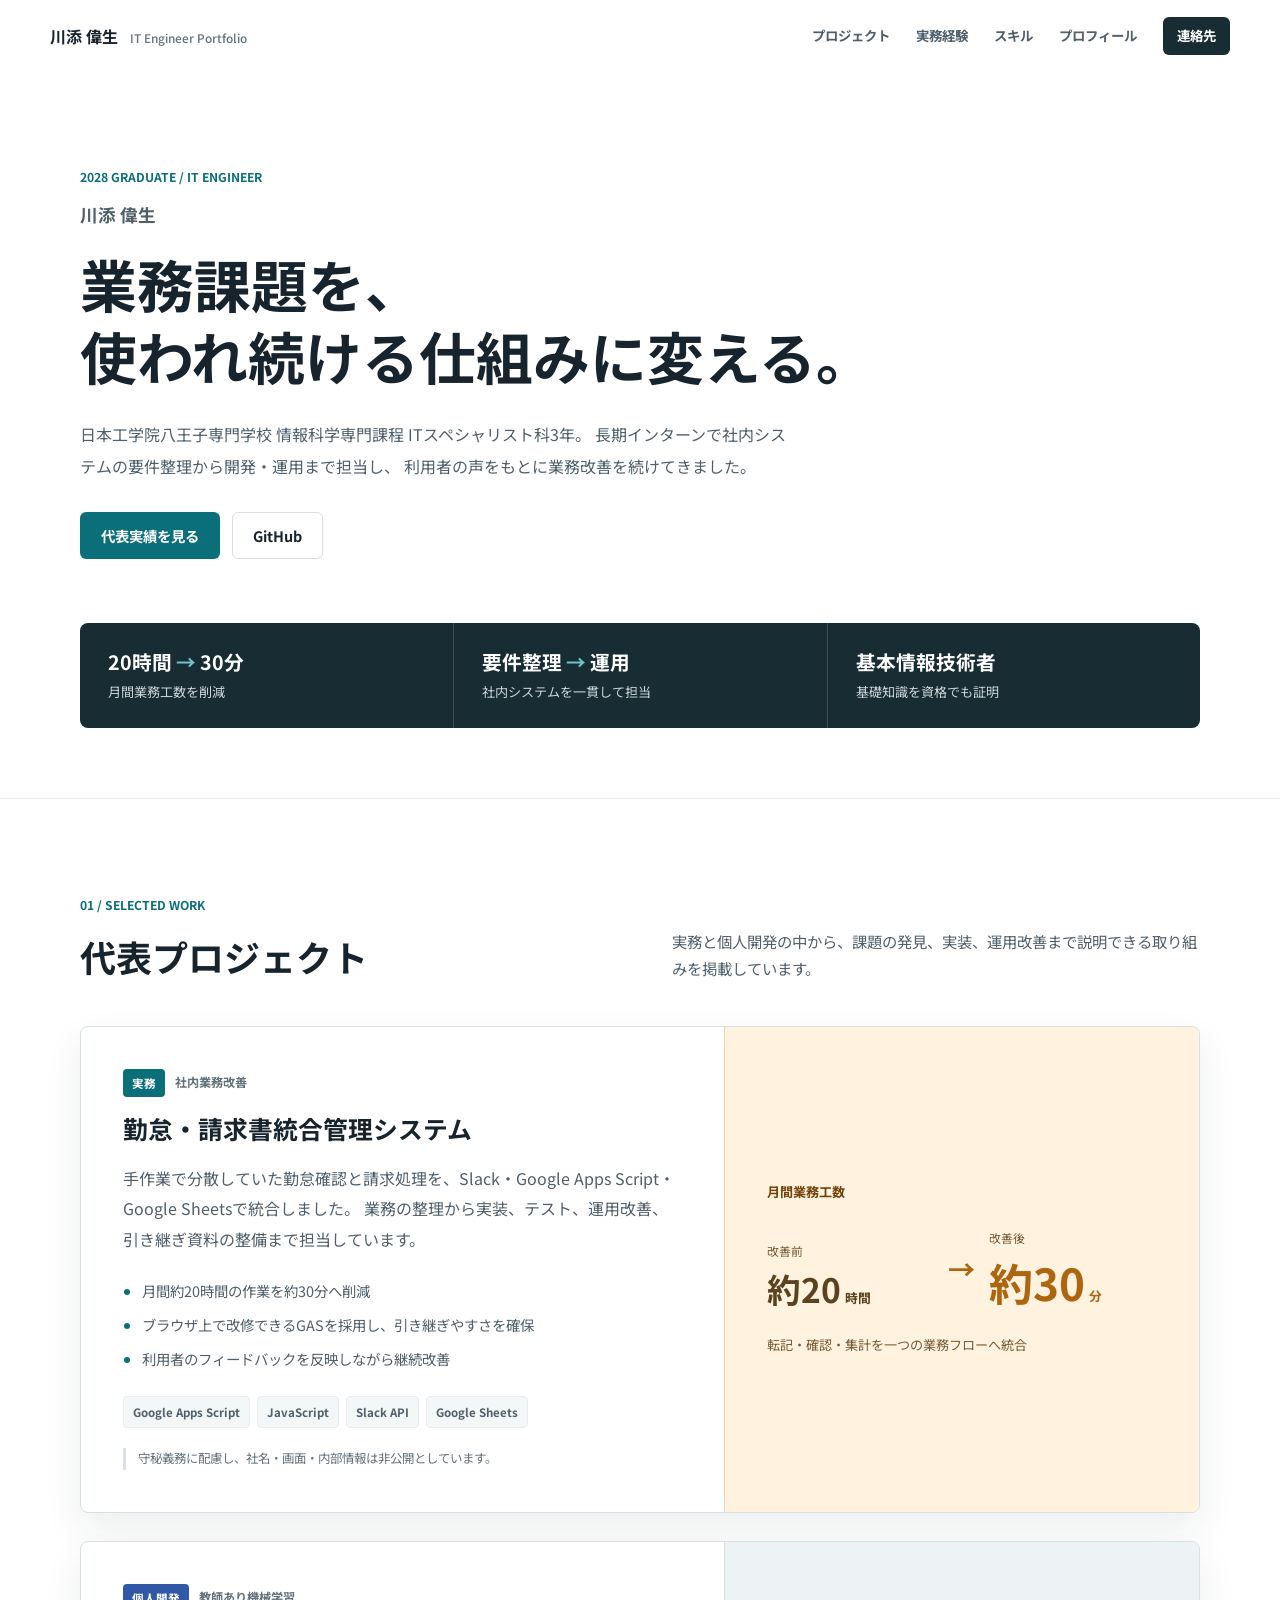
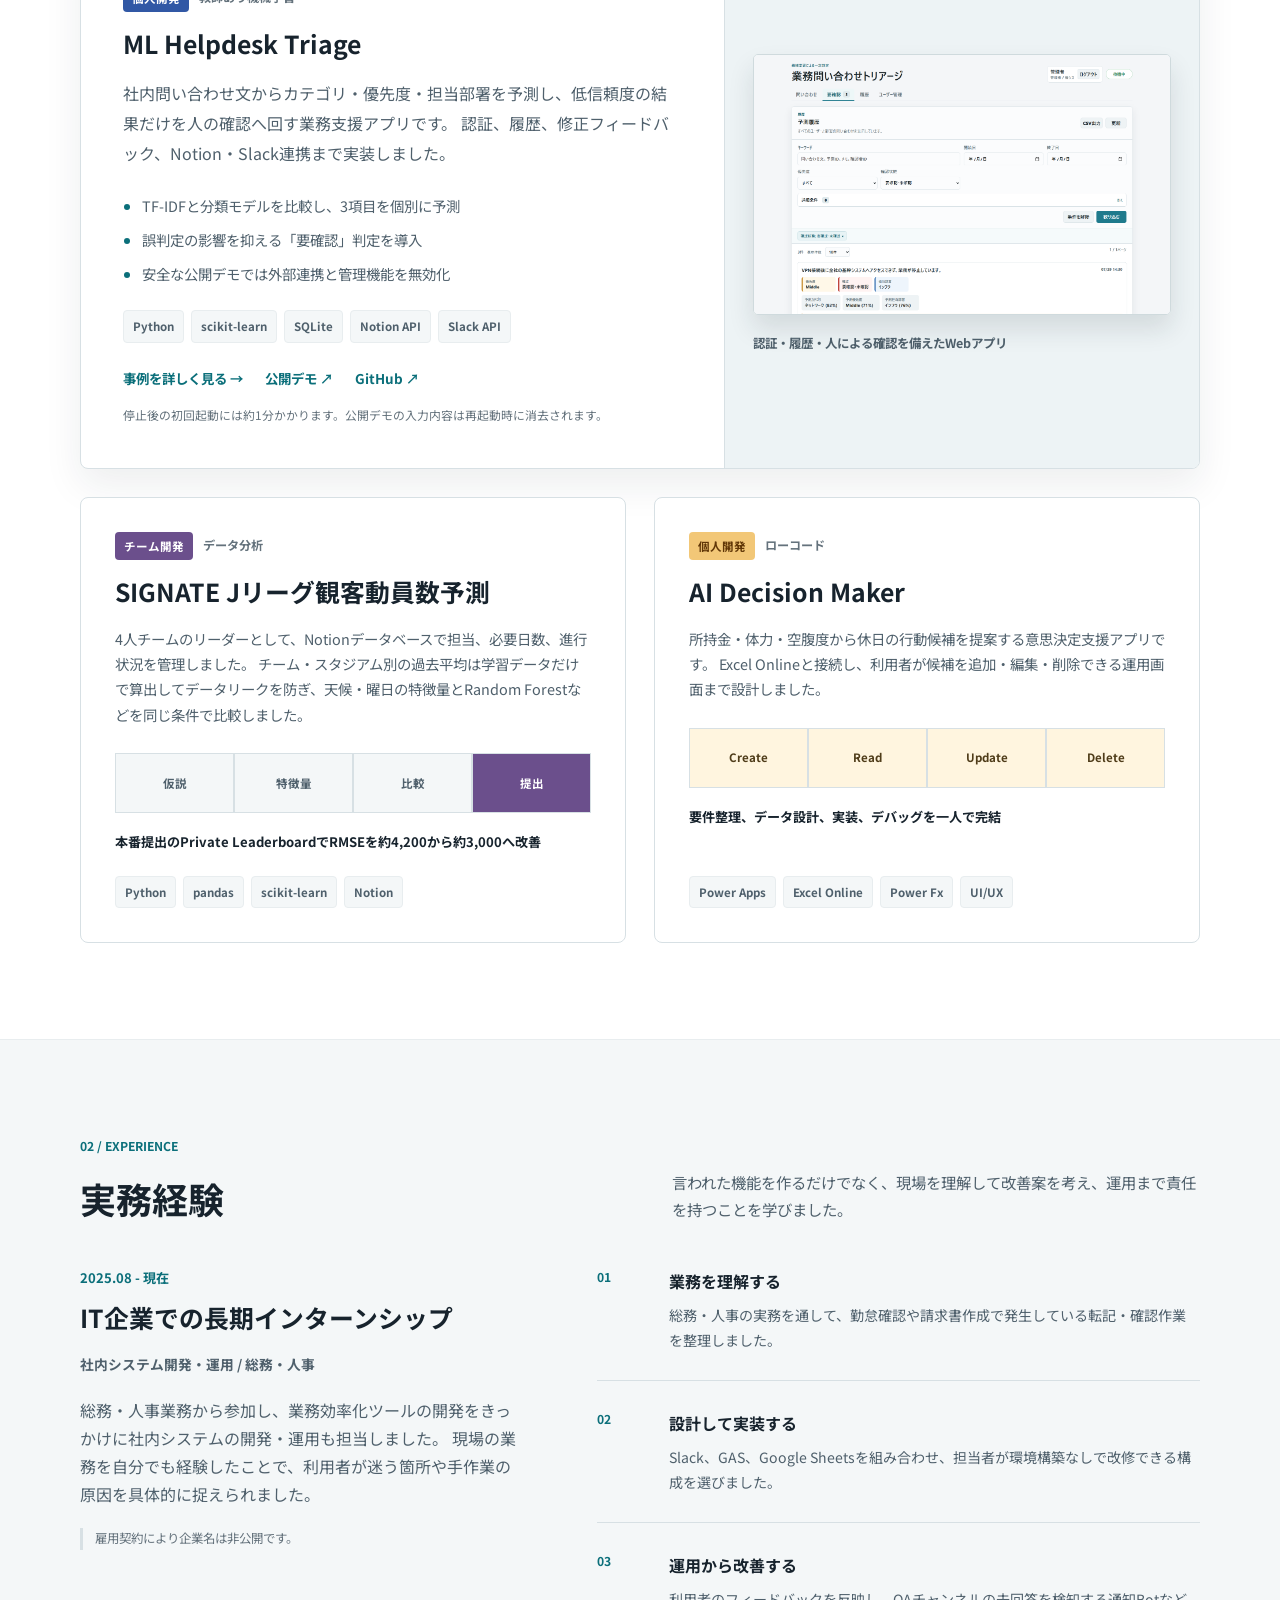
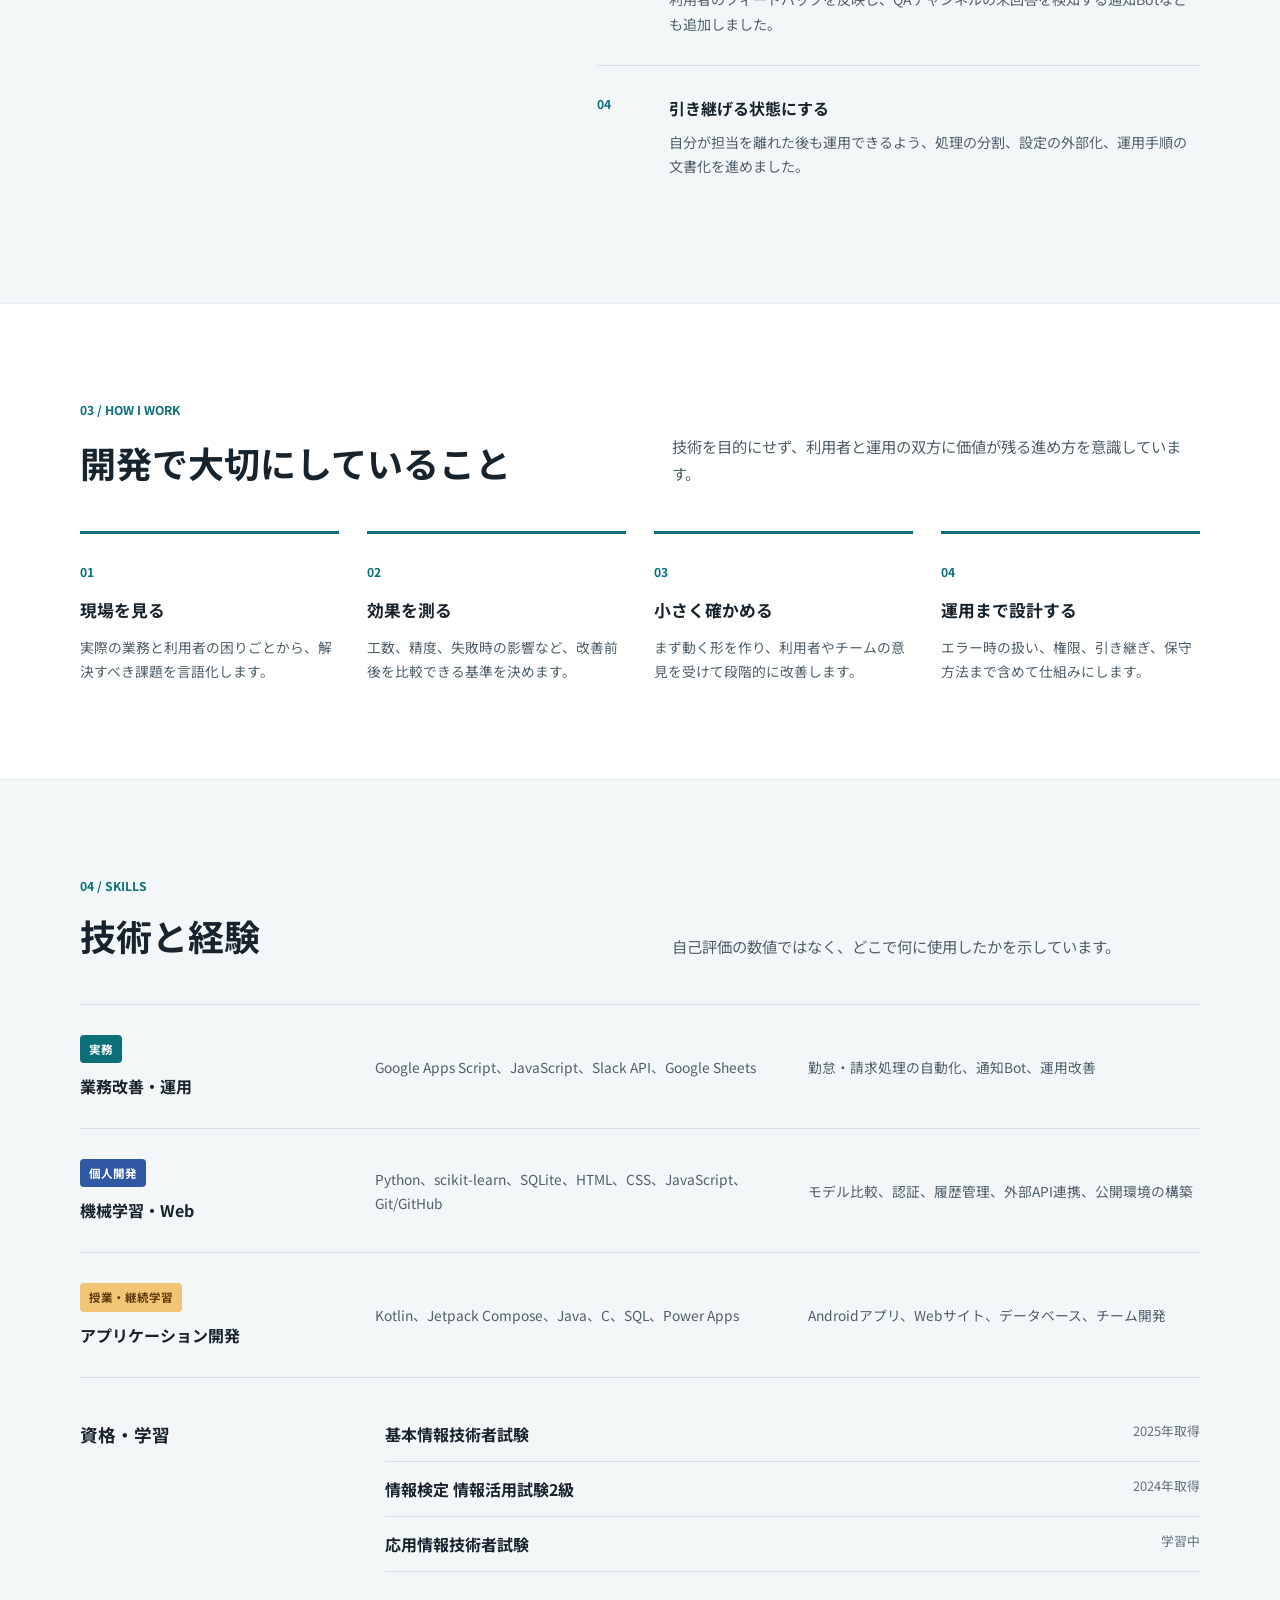
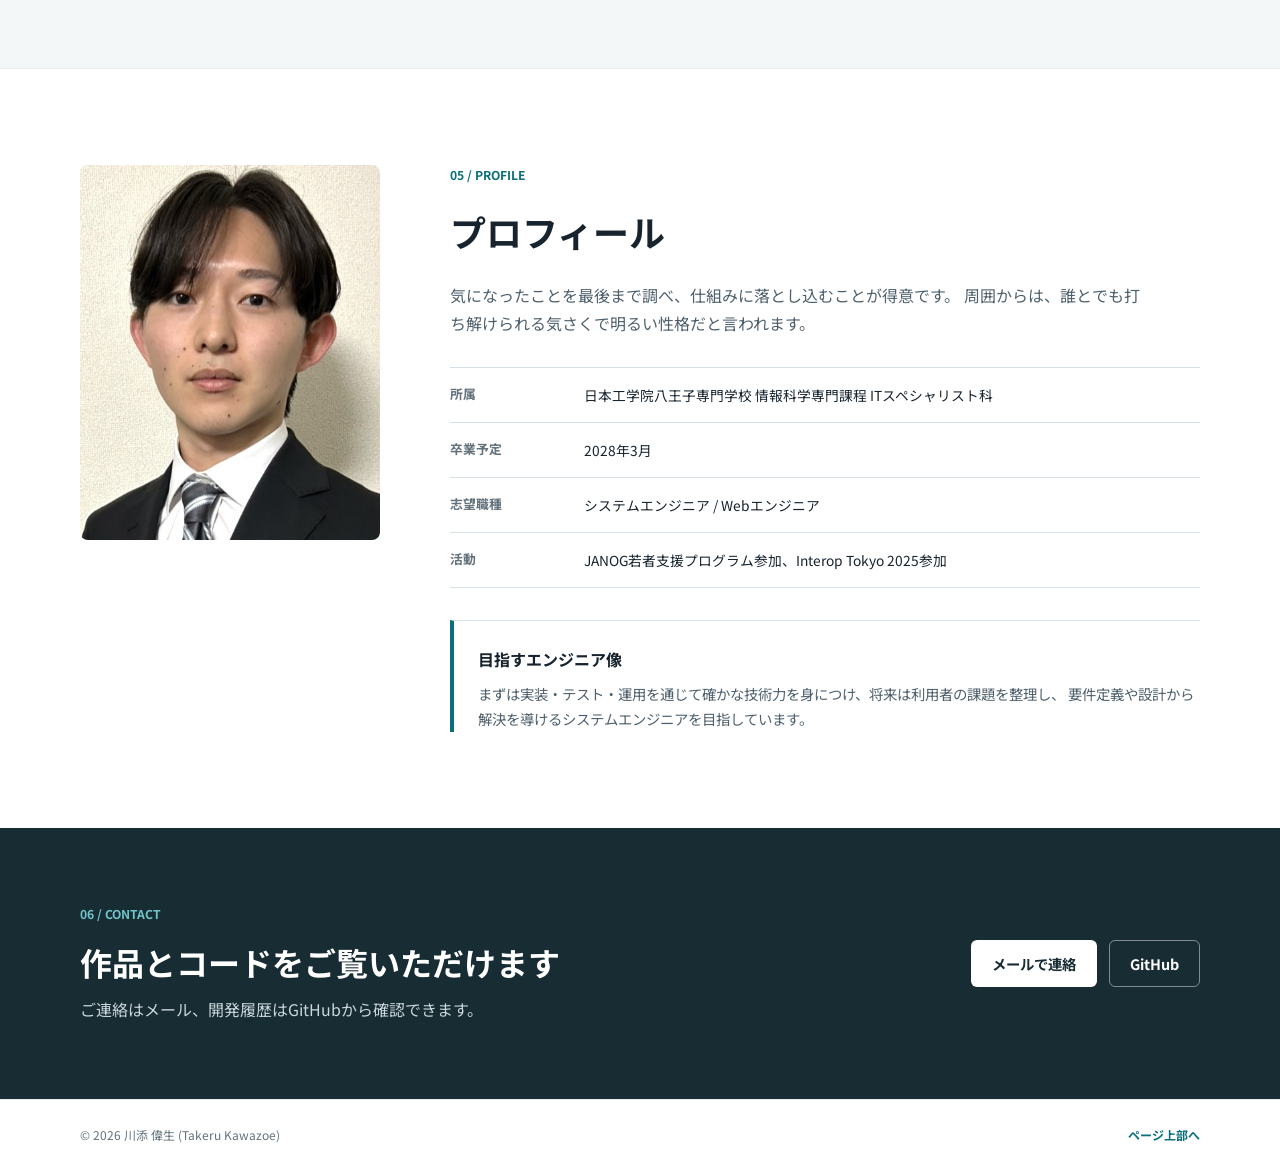
==== index.html @ b025961c "feat: ポートフォリオに動的デザインを追加" ====
<!DOCTYPE html>
<html lang="ja">
<head>
    <meta charset="UTF-8">
    <meta name="viewport" content="width=device-width, initial-scale=1.0">
    <meta name="description" content="川添偉生の就職活動向けポートフォリオ。長期インターンでの業務改善、教師あり機械学習、チーム開発の経験を紹介します。">
    <meta property="og:title" content="川添 偉生 | ITエンジニア ポートフォリオ">
    <meta property="og:description" content="業務課題を、使われ続ける仕組みに変える。2028年卒のITエンジニア志望です。">
    <meta property="og:type" content="website">
    <meta property="og:url" content="https://takerukawazoe.github.io/portfolio/">
    <meta property="og:image" content="https://takerukawazoe.github.io/portfolio/images/ml-helpdesk-dashboard.png">
    <title>川添 偉生 | ITエンジニア ポートフォリオ</title>
    <script>document.documentElement.classList.add("js");</script>
    <link rel="stylesheet" href="./style.css?v=11">
    <link href="https://fonts.googleapis.com/css2?family=Noto+Sans+JP:wght@400;500;700&display=swap" rel="stylesheet">
</head>
<body class="career-page">
    <a class="skip-link" href="#main-content">本文へ移動</a>

    <header class="site-header">
        <div class="site-header-inner">
            <a class="site-brand" href="#home" aria-label="トップへ戻る">
                <strong>川添 偉生</strong>
                <span>IT Engineer Portfolio</span>
            </a>
            <button class="menu-button" type="button" aria-controls="global-navigation" aria-expanded="false" aria-label="メニューを開く">
                <span></span>
                <span></span>
                <span></span>
            </button>
            <nav id="global-navigation" class="global-nav" aria-label="メインナビゲーション">
                <a href="#projects">プロジェクト</a>
                <a href="#experience">実務経験</a>
                <a href="#skills">スキル</a>
                <a href="#profile">プロフィール</a>
                <a class="nav-contact" href="#contact">連絡先</a>
            </nav>
        </div>
    </header>

    <main id="main-content">
        <section id="home" class="intro-section" aria-labelledby="intro-title">
            <div class="page-shell">
                <div class="intro-copy">
                    <p class="eyebrow">2028 GRADUATE / IT ENGINEER</p>
                    <h1 id="intro-title">川添 偉生</h1>
                    <p class="intro-statement">業務課題を、<br>使われ続ける仕組みに変える。</p>
                    <p class="intro-description">
                        日本工学院八王子専門学校 情報科学専門課程 ITスペシャリスト科3年。
                        長期インターンで社内システムの要件整理から開発・運用まで担当し、
                        利用者の声をもとに業務改善を続けてきました。
                    </p>
                    <div class="button-row" aria-label="主要リンク">
                        <a class="button button-primary" href="#projects">代表実績を見る</a>
                        <a class="button button-secondary" href="https://github.com/TakeruKawazoe" target="_blank" rel="noopener noreferrer">GitHub</a>
                    </div>
                </div>

                <dl class="proof-strip" aria-label="実績サマリー">
                    <div>
                        <dt><span class="count-value" data-count-to="20">20</span>時間 <span>→</span> <span class="count-value" data-count-to="30">30</span>分</dt>
                        <dd>月間業務工数を削減</dd>
                    </div>
                    <div>
                        <dt>要件整理 <span>→</span> 運用</dt>
                        <dd>社内システムを一貫して担当</dd>
                    </div>
                    <div>
                        <dt>基本情報技術者</dt>
                        <dd>基礎知識を資格でも証明</dd>
                    </div>
                </dl>
            </div>
        </section>

        <section id="projects" class="section-block projects-section" aria-labelledby="projects-title">
            <div class="page-shell">
                <header class="section-heading">
                    <p class="section-index">01 / SELECTED WORK</p>
                    <h2 id="projects-title">代表プロジェクト</h2>
                    <p>実務と個人開発の中から、課題の発見、実装、運用改善まで説明できる取り組みを掲載しています。</p>
                </header>

                <div class="project-list">
                    <article class="project-story project-story-impact">
                        <div class="project-copy">
                            <div class="project-meta">
                                <span class="project-type">実務</span>
                                <span>社内業務改善</span>
                            </div>
                            <h3>勤怠・請求書統合管理システム</h3>
                            <p class="project-lead">
                                手作業で分散していた勤怠確認と請求処理を、Slack・Google Apps Script・Google Sheetsで統合しました。
                                業務の整理から実装、テスト、運用改善、引き継ぎ資料の整備まで担当しています。
                            </p>
                            <ul class="project-points">
                                <li>月間約20時間の作業を約30分へ削減</li>
                                <li>ブラウザ上で改修できるGASを採用し、引き継ぎやすさを確保</li>
                                <li>利用者のフィードバックを反映しながら継続改善</li>
                            </ul>
                            <div class="tag-list" aria-label="使用技術">
                                <span>Google Apps Script</span>
                                <span>JavaScript</span>
                                <span>Slack API</span>
                                <span>Google Sheets</span>
                            </div>
                            <p class="confidential-note">守秘義務に配慮し、社名・画面・内部情報は非公開としています。</p>
                        </div>
                        <figure class="impact-figure" aria-label="月間業務工数を約20時間から約30分へ削減">
                            <figcaption>月間業務工数</figcaption>
                            <div class="impact-values">
                                <div>
                                    <small>改善前</small>
                                    <strong>約20<span>時間</span></strong>
                                </div>
                                <span class="impact-arrow" aria-hidden="true">→</span>
                                <div class="impact-after">
                                    <small>改善後</small>
                                    <strong>約30<span>分</span></strong>
                                </div>
                            </div>
                            <p>転記・確認・集計を一つの業務フローへ統合</p>
                        </figure>
                    </article>

                    <article class="project-story project-story-ml">
                        <div class="project-copy">
                            <div class="project-meta">
                                <span class="project-type project-type-personal">個人開発</span>
                                <span>教師あり機械学習</span>
                            </div>
                            <h3 class="ml-project-title">ML Helpdesk Triage</h3>
                            <p class="project-lead">
                                社内問い合わせ文からカテゴリ・優先度・担当部署を予測し、低信頼度の結果だけを人の確認へ回す業務支援アプリです。
                                認証、履歴、修正フィードバック、Notion・Slack連携まで実装しました。
                            </p>
                            <ul class="project-points">
                                <li>TF-IDFと分類モデルを比較し、3項目を個別に予測</li>
                                <li>誤判定の影響を抑える「要確認」判定を導入</li>
                                <li>安全な公開デモでは外部連携と管理機能を無効化</li>
                            </ul>
                            <div class="tag-list" aria-label="使用技術">
                                <span>Python</span>
                                <span>scikit-learn</span>
                                <span>SQLite</span>
                                <span>Notion API</span>
                                <span>Slack API</span>
                            </div>
                            <div class="project-actions">
                                <a class="text-link" href="./projects/ml-helpdesk/">事例を詳しく見る <span aria-hidden="true">→</span></a>
                                <a class="text-link" href="https://ml-helpdesk-triage-demo.onrender.com/" target="_blank" rel="noopener noreferrer">公開デモ <span aria-hidden="true">↗</span></a>
                                <a class="text-link" href="https://github.com/TakeruKawazoe/ml-helpdesk-triage" target="_blank" rel="noopener noreferrer">GitHub <span aria-hidden="true">↗</span></a>
                            </div>
                            <p class="demo-note">停止後の初回起動には約1分かかります。公開デモの入力内容は再起動時に消去されます。</p>
                        </div>
                        <a class="product-preview" href="./projects/ml-helpdesk/" aria-label="ML Helpdesk Triageの詳細ページを見る">
                            <img class="ml-project-image" src="./images/ml-helpdesk-dashboard.png" alt="ML Helpdesk Triageの予測履歴画面">
                            <span>認証・履歴・人による確認を備えたWebアプリ</span>
                        </a>
                    </article>

                    <div class="compact-project-grid">
                        <article class="compact-project">
                            <div class="project-meta">
                                <span class="project-type project-type-team">チーム開発</span>
                                <span>データ分析</span>
                            </div>
                            <h3>SIGNATE Jリーグ観客動員数予測</h3>
                            <p>
                                4人チームのリーダーとして、Notionデータベースで担当、必要日数、進行状況を管理しました。
                                チーム・スタジアム別の過去平均は学習データだけで算出してデータリークを防ぎ、天候・曜日の特徴量とRandom Forestなどを同じ条件で比較しました。
                            </p>
                            <div class="process-visual" aria-label="仮説、特徴量作成、モデル比較、本番提出の4工程">
                                <span>仮説</span><span>特徴量</span><span>比較</span><span>提出</span>
                            </div>
                            <p class="project-result">本番提出のPrivate LeaderboardでRMSEを約<span class="count-value" data-count-to="4200" data-count-format="comma">4,200</span>から約<span class="count-value" data-count-to="3000" data-count-format="comma">3,000</span>へ改善</p>
                            <div class="tag-list" aria-label="使用技術">
                                <span>Python</span>
                                <span>pandas</span>
                                <span>scikit-learn</span>
                                <span>Notion</span>
                            </div>
                        </article>

                        <article class="compact-project">
                            <div class="project-meta">
                                <span class="project-type project-type-lowcode">個人開発</span>
                                <span>ローコード</span>
                            </div>
                            <h3>AI Decision Maker</h3>
                            <p>
                                所持金・体力・空腹度から休日の行動候補を提案する意思決定支援アプリです。
                                Excel Onlineと接続し、利用者が候補を追加・編集・削除できる運用画面まで設計しました。
                            </p>
                            <div class="crud-visual" aria-label="作成、参照、更新、削除のCRUD機能">
                                <span>Create</span><span>Read</span><span>Update</span><span>Delete</span>
                            </div>
                            <p class="project-result">要件整理、データ設計、実装、デバッグを一人で完結</p>
                            <div class="tag-list" aria-label="使用技術">
                                <span>Power Apps</span>
                                <span>Excel Online</span>
                                <span>Power Fx</span>
                                <span>UI/UX</span>
                            </div>
                        </article>
                    </div>
                </div>
            </div>
        </section>

        <section id="experience" class="section-block section-toned" aria-labelledby="experience-title">
            <div class="page-shell">
                <header class="section-heading">
                    <p class="section-index">02 / EXPERIENCE</p>
                    <h2 id="experience-title">実務経験</h2>
                    <p>言われた機能を作るだけでなく、現場を理解して改善案を考え、運用まで責任を持つことを学びました。</p>
                </header>

                <div class="experience-layout">
                    <div class="experience-summary">
                        <p class="experience-period">2025.08 - 現在</p>
                        <h3>IT企業での長期インターンシップ</h3>
                        <p class="experience-role">社内システム開発・運用 / 総務・人事</p>
                        <p>
                            総務・人事業務から参加し、業務効率化ツールの開発をきっかけに社内システムの開発・運用も担当しました。
                            現場の業務を自分でも経験したことで、利用者が迷う箇所や手作業の原因を具体的に捉えられました。
                        </p>
                        <p class="confidential-note">雇用契約により企業名は非公開です。</p>
                    </div>

                    <ol class="experience-steps">
                        <li>
                            <span>01</span>
                            <div>
                                <h3>業務を理解する</h3>
                                <p>総務・人事の実務を通して、勤怠確認や請求書作成で発生している転記・確認作業を整理しました。</p>
                            </div>
                        </li>
                        <li>
                            <span>02</span>
                            <div>
                                <h3>設計して実装する</h3>
                                <p>Slack、GAS、Google Sheetsを組み合わせ、担当者が環境構築なしで改修できる構成を選びました。</p>
                            </div>
                        </li>
                        <li>
                            <span>03</span>
                            <div>
                                <h3>運用から改善する</h3>
                                <p>利用者のフィードバックを反映し、QAチャンネルの未回答を検知する通知Botなども追加しました。</p>
                            </div>
                        </li>
                        <li>
                            <span>04</span>
                            <div>
                                <h3>引き継げる状態にする</h3>
                                <p>自分が担当を離れた後も運用できるよう、処理の分割、設定の外部化、運用手順の文書化を進めました。</p>
                            </div>
                        </li>
                    </ol>
                </div>
            </div>
        </section>

        <section id="approach" class="section-block" aria-labelledby="approach-title">
            <div class="page-shell">
                <header class="section-heading">
                    <p class="section-index">03 / HOW I WORK</p>
                    <h2 id="approach-title">開発で大切にしていること</h2>
                    <p>技術を目的にせず、利用者と運用の双方に価値が残る進め方を意識しています。</p>
                </header>

                <ol class="approach-grid">
                    <li>
                        <span>01</span>
                        <h3>現場を見る</h3>
                        <p>実際の業務と利用者の困りごとから、解決すべき課題を言語化します。</p>
                    </li>
                    <li>
                        <span>02</span>
                        <h3>効果を測る</h3>
                        <p>工数、精度、失敗時の影響など、改善前後を比較できる基準を決めます。</p>
                    </li>
                    <li>
                        <span>03</span>
                        <h3>小さく確かめる</h3>
                        <p>まず動く形を作り、利用者やチームの意見を受けて段階的に改善します。</p>
                    </li>
                    <li>
                        <span>04</span>
                        <h3>運用まで設計する</h3>
                        <p>エラー時の扱い、権限、引き継ぎ、保守方法まで含めて仕組みにします。</p>
                    </li>
                </ol>
            </div>
        </section>

        <section id="skills" class="section-block section-toned" aria-labelledby="skills-title">
            <div class="page-shell">
                <header class="section-heading">
                    <p class="section-index">04 / SKILLS</p>
                    <h2 id="skills-title">技術と経験</h2>
                    <p>自己評価の数値ではなく、どこで何に使用したかを示しています。</p>
                </header>

                <div class="skill-evidence">
                    <div class="skill-row">
                        <div>
                            <span class="skill-level">実務</span>
                            <h3>業務改善・運用</h3>
                        </div>
                        <p>Google Apps Script、JavaScript、Slack API、Google Sheets</p>
                        <p>勤怠・請求処理の自動化、通知Bot、運用改善</p>
                    </div>
                    <div class="skill-row">
                        <div>
                            <span class="skill-level skill-level-personal">個人開発</span>
                            <h3>機械学習・Web</h3>
                        </div>
                        <p>Python、scikit-learn、SQLite、HTML、CSS、JavaScript、Git/GitHub</p>
                        <p>モデル比較、認証、履歴管理、外部API連携、公開環境の構築</p>
                    </div>
                    <div class="skill-row">
                        <div>
                            <span class="skill-level skill-level-school">授業・継続学習</span>
                            <h3>アプリケーション開発</h3>
                        </div>
                        <p>Kotlin、Jetpack Compose、Java、C、SQL、Power Apps</p>
                        <p>Androidアプリ、Webサイト、データベース、チーム開発</p>
                    </div>
                </div>

                <div class="qualification-row">
                    <h3>資格・学習</h3>
                    <ul>
                        <li><strong>基本情報技術者試験</strong><span>2025年取得</span></li>
                        <li><strong>情報検定 情報活用試験2級</strong><span>2024年取得</span></li>
                        <li><strong>応用情報技術者試験</strong><span>学習中</span></li>
                    </ul>
                </div>
            </div>
        </section>

        <section id="profile" class="section-block profile-section" aria-labelledby="profile-title">
            <div class="page-shell profile-layout">
                <figure class="profile-photo-frame">
                    <img src="./images/profile.jpg" alt="川添偉生のプロフィール写真">
                </figure>
                <div class="profile-copy">
                    <p class="section-index">05 / PROFILE</p>
                    <h2 id="profile-title">プロフィール</h2>
                    <p class="profile-intro">
                        気になったことを最後まで調べ、仕組みに落とし込むことが得意です。
                        周囲からは、誰とでも打ち解けられる気さくで明るい性格だと言われます。
                    </p>
                    <dl class="profile-facts">
                        <div>
                            <dt>所属</dt>
                            <dd>日本工学院八王子専門学校 情報科学専門課程 ITスペシャリスト科</dd>
                        </div>
                        <div>
                            <dt>卒業予定</dt>
                            <dd>2028年3月</dd>
                        </div>
                        <div>
                            <dt>志望職種</dt>
                            <dd>システムエンジニア / Webエンジニア</dd>
                        </div>
                        <div>
                            <dt>活動</dt>
                            <dd>JANOG若者支援プログラム参加、Interop Tokyo 2025参加</dd>
                        </div>
                    </dl>
                    <div class="career-vision">
                        <h3>目指すエンジニア像</h3>
                        <p>
                            まずは実装・テスト・運用を通じて確かな技術力を身につけ、将来は利用者の課題を整理し、
                            要件定義や設計から解決を導けるシステムエンジニアを目指しています。
                        </p>
                    </div>
                </div>
            </div>
        </section>

        <section id="contact" class="contact-section" aria-labelledby="contact-title">
            <div class="page-shell contact-layout">
                <div>
                    <p class="section-index section-index-light">06 / CONTACT</p>
                    <h2 id="contact-title">作品とコードをご覧いただけます</h2>
                    <p>ご連絡はメール、開発履歴はGitHubから確認できます。</p>
                </div>
                <div class="contact-actions">
                    <a class="button button-light" href="mailto:takeru.kawazoe@gmail.com">メールで連絡</a>
                    <a class="button button-outline-light" href="https://github.com/TakeruKawazoe" target="_blank" rel="noopener noreferrer">GitHub</a>
                </div>
            </div>
        </section>
    </main>

    <footer class="site-footer">
        <div class="page-shell">
            <p>&copy; 2026 川添 偉生 (Takeru Kawazoe)</p>
            <a href="#home">ページ上部へ</a>
        </div>
    </footer>

    <script src="./motion.js?v=1"></script>
    <script src="./script.js?v=4"></script>
</body>
</html>
---- style.css ----
* {
    box-sizing: border-box;
    margin: 0;
    padding: 0;
}

:root {
    --primary-color: #0b6f7a;
    --primary-hover: #07545c;
    --primary-soft: #e7f2f3;
    --secondary-color: #3158a5;
    --amber-color: #ad650f;
    --amber-soft: #fff3df;
    --text-color: #17232d;
    --text-secondary: #4f606c;
    --text-muted: #64727c;
    --bg-color: #ffffff;
    --bg-secondary: #f4f7f8;
    --bg-strong: #172c33;
    --border-color: #d7e0e4;
    --border-light: #e8edef;
    --shadow-soft: 0 16px 38px rgba(23, 44, 51, 0.08);
    --transition: 160ms ease;
}

@view-transition {
    navigation: auto;
}

.ml-project-title {
    view-transition-name: ml-helpdesk-title;
}

.ml-project-image {
    view-transition-name: ml-helpdesk-image;
}

::view-transition-old(root) {
    animation: 180ms ease both page-fade-out;
}

::view-transition-new(root) {
    animation: 320ms ease both page-fade-in;
}

@keyframes page-fade-out {
    to { opacity: 0; }
}

@keyframes page-fade-in {
    from { opacity: 0; }
}

html {
    scroll-behavior: smooth;
    overflow-x: clip;
}

body {
    min-width: 320px;
    color: var(--text-color);
    background: var(--bg-color);
    font-family: "Noto Sans JP", "Yu Gothic", "Meiryo", sans-serif;
    line-height: 1.75;
    overflow-x: clip;
}

img {
    display: block;
    max-width: 100%;
}

a {
    color: inherit;
}

button,
a {
    -webkit-tap-highlight-color: transparent;
}

button,
input,
textarea,
select {
    font: inherit;
}

:focus-visible {
    outline: 3px solid rgba(49, 88, 165, 0.45);
    outline-offset: 3px;
}

.skip-link {
    position: fixed;
    top: 12px;
    left: 12px;
    z-index: 2000;
    padding: 10px 14px;
    color: #ffffff;
    background: var(--bg-strong);
    border-radius: 4px;
    text-decoration: none;
    transform: translateY(-160%);
}

.skip-link:focus {
    transform: translateY(0);
}

.career-page .page-shell {
    width: min(1120px, calc(100% - 48px));
    margin: 0 auto;
}

.site-header {
    position: sticky;
    top: 0;
    z-index: 1000;
    min-height: 72px;
    background: rgba(255, 255, 255, 0.97);
    border-bottom: 1px solid transparent;
    backdrop-filter: blur(18px);
    transition: border-color var(--transition), box-shadow var(--transition);
}

.site-header.is-scrolled {
    border-bottom-color: var(--border-light);
    box-shadow: 0 8px 28px rgba(23, 44, 51, 0.06);
}

.site-header-inner {
    position: relative;
    display: flex;
    width: min(1180px, calc(100% - 48px));
    min-height: 72px;
    align-items: center;
    justify-content: space-between;
    gap: 28px;
    margin: 0 auto;
}

.site-brand {
    display: inline-flex;
    align-items: baseline;
    gap: 12px;
    color: var(--text-color);
    text-decoration: none;
}

.site-brand strong {
    font-size: 1rem;
}

.site-brand span {
    color: var(--text-muted);
    font-size: 0.74rem;
    font-weight: 500;
}

.global-nav {
    display: flex;
    align-items: center;
    gap: 26px;
}

.global-nav a {
    position: relative;
    color: var(--text-secondary);
    font-size: 0.84rem;
    font-weight: 700;
    text-decoration: none;
}

.global-nav a::after {
    position: absolute;
    right: 0;
    bottom: -8px;
    left: 0;
    height: 2px;
    background: var(--primary-color);
    content: "";
    opacity: 0;
    transform: scaleX(0.3);
    transition: opacity var(--transition), transform var(--transition);
}

.global-nav a:hover,
.global-nav a:focus-visible,
.global-nav a[aria-current="true"] {
    color: var(--primary-color);
}

.global-nav a:hover::after,
.global-nav a[aria-current="true"]::after {
    opacity: 1;
    transform: scaleX(1);
}

.global-nav .nav-contact {
    min-height: 38px;
    padding: 7px 14px;
    color: #ffffff;
    background: var(--bg-strong);
    border-radius: 6px;
}

.global-nav .nav-contact::after {
    display: none;
}

.global-nav .nav-contact:hover,
.global-nav .nav-contact:focus-visible,
.global-nav .nav-contact[aria-current="true"] {
    color: #ffffff;
    background: var(--primary-hover);
}

.menu-button {
    display: none;
    width: 44px;
    height: 44px;
    flex-direction: column;
    align-items: center;
    justify-content: center;
    gap: 5px;
    padding: 0;
    background: transparent;
    border: 1px solid var(--border-color);
    border-radius: 6px;
    cursor: pointer;
}

.menu-button span {
    display: block;
    width: 18px;
    height: 2px;
    background: var(--text-color);
    transition: transform var(--transition), opacity var(--transition);
}

.menu-button[aria-expanded="true"] span:nth-child(1) {
    transform: translateY(7px) rotate(45deg);
}

.menu-button[aria-expanded="true"] span:nth-child(2) {
    opacity: 0;
}

.menu-button[aria-expanded="true"] span:nth-child(3) {
    transform: translateY(-7px) rotate(-45deg);
}

.intro-section {
    padding: 94px 0 70px;
    background: #ffffff;
    border-bottom: 1px solid var(--border-light);
}

.intro-copy {
    max-width: 850px;
}

.eyebrow,
.section-index {
    margin-bottom: 14px;
    color: var(--primary-color);
    font-size: 0.76rem;
    font-weight: 700;
    letter-spacing: 0;
}

.intro-copy h1 {
    margin-bottom: 18px;
    color: var(--text-secondary);
    font-size: 1.1rem;
    line-height: 1.5;
}

.intro-statement {
    max-width: 820px;
    margin-bottom: 26px;
    color: var(--text-color);
    font-size: 3.55rem;
    font-weight: 700;
    line-height: 1.28;
}

.intro-description {
    max-width: 720px;
    color: var(--text-secondary);
    font-size: 1rem;
    line-height: 2;
}

.button-row,
.contact-actions {
    display: flex;
    flex-wrap: wrap;
    gap: 12px;
    margin-top: 30px;
}

.button {
    display: inline-flex;
    min-height: 46px;
    align-items: center;
    justify-content: center;
    padding: 10px 20px;
    border: 1px solid transparent;
    border-radius: 6px;
    font-size: 0.9rem;
    font-weight: 700;
    text-decoration: none;
    transition: color var(--transition), background var(--transition), border-color var(--transition), transform var(--transition);
}

.button:hover {
    transform: translateY(-2px);
}

.button-primary {
    color: #ffffff;
    background: var(--primary-color);
}

.button-primary:hover {
    background: var(--primary-hover);
}

.button-secondary {
    color: var(--text-color);
    background: #ffffff;
    border-color: var(--border-color);
}

.button-secondary:hover {
    color: var(--primary-color);
    border-color: var(--primary-color);
}

.proof-strip {
    display: grid;
    grid-template-columns: repeat(3, minmax(0, 1fr));
    margin-top: 64px;
    color: #ffffff;
    background: var(--bg-strong);
    border-radius: 8px;
}

.proof-strip div {
    min-width: 0;
    padding: 24px 28px;
}

.proof-strip div + div {
    border-left: 1px solid rgba(255, 255, 255, 0.16);
}

.proof-strip dt {
    margin-bottom: 4px;
    font-size: 1.23rem;
    font-weight: 700;
    line-height: 1.5;
    overflow-wrap: anywhere;
}

.proof-strip dt span {
    color: #71c4c9;
}

.proof-strip dt .count-value {
    color: inherit;
}

.proof-strip dd {
    color: #c9d6da;
    font-size: 0.82rem;
}

.section-block {
    padding: 96px 0;
    scroll-margin-top: 72px;
}

.section-toned {
    background: var(--bg-secondary);
    border-top: 1px solid var(--border-light);
    border-bottom: 1px solid var(--border-light);
}

.section-heading {
    display: grid;
    grid-template-columns: repeat(2, minmax(0, 1fr));
    align-items: end;
    gap: 24px 64px;
    margin-bottom: 44px;
}

.section-heading .section-index {
    grid-column: 1 / -1;
    margin-bottom: -12px;
}

.section-heading h2 {
    font-size: 2.25rem;
    line-height: 1.4;
}

.section-heading > p:last-child {
    max-width: 620px;
    color: var(--text-secondary);
    font-size: 0.96rem;
}

.project-list {
    display: grid;
    gap: 28px;
}

.project-story {
    display: grid;
    grid-template-columns: minmax(0, 1.15fr) minmax(360px, 0.85fr);
    min-width: 0;
    overflow: hidden;
    background: #ffffff;
    border: 1px solid var(--border-color);
    border-radius: 8px;
    box-shadow: var(--shadow-soft);
}

.project-copy {
    min-width: 0;
    padding: 42px;
}

.project-meta {
    display: flex;
    flex-wrap: wrap;
    align-items: center;
    gap: 10px;
    margin-bottom: 14px;
    color: var(--text-muted);
    font-size: 0.76rem;
    font-weight: 700;
}

.project-type,
.skill-level {
    display: inline-flex;
    align-items: center;
    min-height: 28px;
    padding: 4px 9px;
    color: #ffffff;
    background: var(--primary-color);
    border-radius: 4px;
    font-size: 0.72rem;
    font-weight: 700;
}

.project-type-personal,
.skill-level-personal {
    background: var(--secondary-color);
}

.project-type-team {
    background: #6b4f8c;
}

.project-type-lowcode {
    color: #613707;
    background: #f2c777;
}

.project-copy h3,
.compact-project h3,
.experience-summary h3 {
    margin-bottom: 16px;
    font-size: 1.55rem;
    line-height: 1.45;
}

.project-lead {
    color: var(--text-secondary);
    line-height: 1.9;
}

.project-points {
    display: grid;
    gap: 9px;
    margin: 24px 0;
    padding-left: 1.2rem;
    color: var(--text-secondary);
    font-size: 0.9rem;
}

.project-points li::marker {
    color: var(--primary-color);
}

.tag-list {
    display: flex;
    flex-wrap: wrap;
    gap: 7px;
}

.tag-list span {
    padding: 5px 9px;
    color: var(--text-secondary);
    background: var(--bg-secondary);
    border: 1px solid var(--border-light);
    border-radius: 4px;
    font-size: 0.72rem;
    font-weight: 700;
}

.confidential-note {
    margin-top: 20px;
    padding-left: 12px;
    color: var(--text-muted);
    border-left: 3px solid var(--border-color);
    font-size: 0.78rem;
}

.impact-figure {
    display: flex;
    min-width: 0;
    min-height: 100%;
    flex-direction: column;
    justify-content: center;
    padding: 42px;
    background: var(--amber-soft);
    border-left: 1px solid #ead6b8;
}

.impact-figure figcaption {
    margin-bottom: 24px;
    color: #74440d;
    font-size: 0.82rem;
    font-weight: 700;
}

.impact-values {
    display: grid;
    grid-template-columns: 1fr auto 1fr;
    align-items: end;
    gap: 14px;
}

.impact-values small {
    display: block;
    margin-bottom: 6px;
    color: #785a35;
    font-size: 0.74rem;
}

.impact-values strong {
    color: #5b431f;
    font-size: 2.1rem;
    line-height: 1.25;
}

.impact-values strong span {
    margin-left: 4px;
    font-size: 0.8rem;
}

.impact-values .impact-after strong {
    color: var(--amber-color);
    font-size: 2.75rem;
}

.impact-arrow {
    align-self: center;
    color: var(--amber-color);
    font-size: 1.7rem;
    font-weight: 700;
}

.impact-figure > p {
    margin-top: 24px;
    color: #785a35;
    font-size: 0.82rem;
}

.product-preview {
    display: flex;
    min-width: 0;
    flex-direction: column;
    justify-content: center;
    padding: 28px;
    color: var(--text-secondary);
    background: #edf3f5;
    border-left: 1px solid var(--border-color);
    text-decoration: none;
}

.product-preview img {
    width: 100%;
    aspect-ratio: 16 / 10;
    object-fit: cover;
    object-position: top;
    border: 1px solid #cfdadd;
    border-radius: 5px;
    box-shadow: 0 14px 26px rgba(23, 44, 51, 0.12);
    transition: transform var(--transition), box-shadow var(--transition);
}

.product-preview span {
    margin-top: 18px;
    font-size: 0.78rem;
    font-weight: 700;
}

.product-preview:hover img,
.product-preview:focus-visible img {
    box-shadow: 0 18px 34px rgba(23, 44, 51, 0.18);
    transform: translateY(-3px);
}

.project-actions {
    display: flex;
    flex-wrap: wrap;
    gap: 16px 22px;
    margin-top: 24px;
}

.demo-note {
    margin-top: 15px;
    color: var(--text-muted);
    font-size: 0.74rem;
}

.text-link {
    color: var(--primary-color);
    font-size: 0.84rem;
    font-weight: 700;
    text-decoration: none;
}

.text-link:hover,
.text-link:focus-visible {
    color: var(--primary-hover);
    text-decoration: underline;
    text-underline-offset: 4px;
}

.compact-project-grid {
    display: grid;
    grid-template-columns: repeat(2, minmax(0, 1fr));
    gap: 28px;
}

.compact-project {
    display: flex;
    min-width: 0;
    flex-direction: column;
    padding: 34px;
    background: #ffffff;
    border: 1px solid var(--border-color);
    border-radius: 8px;
}

.compact-project > p:not(.project-result) {
    color: var(--text-secondary);
    font-size: 0.9rem;
}

.process-visual,
.crud-visual {
    display: grid;
    grid-template-columns: repeat(4, minmax(0, 1fr));
    gap: 2px;
    margin: 26px 0 18px;
    background: var(--border-color);
    border: 1px solid var(--border-color);
}

.process-visual span,
.crud-visual span {
    display: flex;
    min-height: 58px;
    align-items: center;
    justify-content: center;
    padding: 8px;
    color: var(--text-secondary);
    background: var(--bg-secondary);
    font-size: 0.72rem;
    font-weight: 700;
    overflow-wrap: anywhere;
}

.process-visual span:last-child {
    color: #ffffff;
    background: #6b4f8c;
}

.crud-visual span {
    color: #4f3c19;
    background: #fff5df;
}

.project-result {
    margin-bottom: 22px;
    color: var(--text-color);
    font-size: 0.82rem;
    font-weight: 700;
}

.count-value {
    font-variant-numeric: tabular-nums;
}

.impact-values strong .count-value {
    margin-left: 0;
    font-size: inherit;
}

.motion-ready .reveal-item {
    opacity: 0;
    transform: translateY(18px);
    transition:
        opacity 520ms ease calc(var(--reveal-order, 0) * 55ms),
        transform 520ms ease calc(var(--reveal-order, 0) * 55ms);
}

.motion-ready .reveal-item.is-visible {
    opacity: 1;
    transform: translateY(0);
}

.compact-project .tag-list {
    margin-top: auto;
}

.experience-layout {
    display: grid;
    grid-template-columns: minmax(0, 0.85fr) minmax(0, 1.15fr);
    gap: 72px;
}

.experience-summary {
    align-self: start;
}

.experience-period {
    margin-bottom: 10px;
    color: var(--primary-color);
    font-size: 0.82rem;
    font-weight: 700;
}

.experience-role {
    margin-bottom: 20px;
    color: var(--text-secondary);
    font-size: 0.86rem;
    font-weight: 700;
}

.experience-summary > p:not(.experience-period, .experience-role, .confidential-note) {
    color: var(--text-secondary);
}

.experience-steps {
    display: grid;
    gap: 0;
    list-style: none;
}

.experience-steps li {
    display: grid;
    grid-template-columns: 52px 1fr;
    gap: 20px;
    padding: 0 0 28px;
}

.experience-steps li + li {
    padding-top: 28px;
    border-top: 1px solid var(--border-color);
}

.experience-steps > li > span,
.approach-grid > li > span {
    color: var(--primary-color);
    font-size: 0.76rem;
    font-weight: 700;
}

.experience-steps h3 {
    margin-bottom: 8px;
    font-size: 1rem;
}

.experience-steps p {
    color: var(--text-secondary);
    font-size: 0.88rem;
}

.approach-grid {
    display: grid;
    grid-template-columns: repeat(4, minmax(0, 1fr));
    gap: 28px;
    list-style: none;
}

.approach-grid li {
    min-width: 0;
    padding-top: 22px;
    border-top: 3px solid var(--primary-color);
}

.approach-grid h3 {
    margin: 12px 0 10px;
    font-size: 1.05rem;
}

.approach-grid p {
    color: var(--text-secondary);
    font-size: 0.86rem;
}

.skill-evidence {
    border-top: 1px solid var(--border-color);
}

.skill-row {
    display: grid;
    grid-template-columns: minmax(180px, 0.65fr) minmax(260px, 1fr) minmax(260px, 1fr);
    gap: 24px 40px;
    align-items: center;
    padding: 28px 0;
    border-bottom: 1px solid var(--border-color);
}

.skill-row h3 {
    margin-top: 9px;
    font-size: 1rem;
}

.skill-row > p {
    color: var(--text-secondary);
    font-size: 0.86rem;
}

.skill-level-school {
    color: #5f3a0c;
    background: #f0c575;
}

.qualification-row {
    display: grid;
    grid-template-columns: minmax(180px, 0.65fr) minmax(0, 2fr);
    gap: 40px;
    margin-top: 42px;
}

.qualification-row h3 {
    font-size: 1.1rem;
}

.qualification-row ul {
    list-style: none;
}

.qualification-row li {
    display: flex;
    justify-content: space-between;
    gap: 20px;
    padding: 13px 0;
    border-bottom: 1px solid var(--border-color);
}

.qualification-row li:first-child {
    padding-top: 0;
}

.qualification-row li span {
    flex: 0 0 auto;
    color: var(--text-muted);
    font-size: 0.8rem;
}

.profile-layout {
    display: grid;
    grid-template-columns: 300px minmax(0, 1fr);
    gap: 70px;
    align-items: start;
}

.profile-photo-frame {
    overflow: hidden;
    aspect-ratio: 4 / 5;
    background: var(--bg-secondary);
    border-radius: 8px;
}

.profile-photo-frame img {
    width: 100%;
    height: 100%;
    object-fit: cover;
    object-position: center top;
}

.profile-copy h2 {
    margin-bottom: 18px;
    font-size: 2.25rem;
}

.profile-intro {
    max-width: 690px;
    margin-bottom: 30px;
    color: var(--text-secondary);
    font-size: 1rem;
}

.profile-facts {
    border-top: 1px solid var(--border-color);
}

.profile-facts div {
    display: grid;
    grid-template-columns: 110px 1fr;
    gap: 24px;
    padding: 15px 0;
    border-bottom: 1px solid var(--border-color);
}

.profile-facts dt {
    color: var(--text-muted);
    font-size: 0.8rem;
    font-weight: 700;
}

.profile-facts dd {
    font-size: 0.86rem;
}

.career-vision {
    margin-top: 32px;
    padding: 24px 0 0 24px;
    border-top: 1px solid var(--border-color);
    border-left: 4px solid var(--primary-color);
}

.career-vision h3 {
    margin-bottom: 8px;
    font-size: 1rem;
}

.career-vision p {
    color: var(--text-secondary);
    font-size: 0.9rem;
}

.contact-section {
    padding: 76px 0;
    color: #ffffff;
    background: var(--bg-strong);
    scroll-margin-top: 72px;
}

.contact-layout {
    display: flex;
    align-items: center;
    justify-content: space-between;
    gap: 48px;
}

.section-index-light {
    color: #71c4c9;
}

.contact-layout h2 {
    margin-bottom: 10px;
    font-size: 2rem;
    line-height: 1.45;
}

.contact-layout p:last-child {
    color: #c9d6da;
}

.contact-actions {
    flex: 0 0 auto;
    margin-top: 0;
}

.button-light {
    color: var(--bg-strong);
    background: #ffffff;
}

.button-light:hover {
    background: #dff0f1;
}

.button-outline-light {
    color: #ffffff;
    border-color: rgba(255, 255, 255, 0.45);
}

.button-outline-light:hover {
    border-color: #ffffff;
}

.site-footer {
    padding: 24px 0;
    color: var(--text-muted);
    background: #ffffff;
    border-top: 1px solid var(--border-light);
    font-size: 0.75rem;
}

.site-footer .page-shell {
    display: flex;
    align-items: center;
    justify-content: space-between;
    gap: 24px;
}

.site-footer a {
    color: var(--primary-color);
    font-weight: 700;
    text-decoration: none;
}

.site-footer a:hover,
.site-footer a:focus-visible {
    text-decoration: underline;
    text-underline-offset: 4px;
}

@media (max-width: 980px) {
    .project-story {
        grid-template-columns: minmax(0, 1fr);
    }

    .impact-figure,
    .product-preview {
        min-height: 320px;
        border-top: 1px solid var(--border-color);
        border-left: 0;
    }

    .product-preview img {
        max-height: 420px;
    }

    .experience-layout {
        grid-template-columns: minmax(0, 1fr);
        gap: 48px;
    }

    .approach-grid {
        grid-template-columns: repeat(2, minmax(0, 1fr));
    }

    .skill-row {
        grid-template-columns: minmax(180px, 0.7fr) minmax(0, 1.3fr);
    }

    .skill-row > p:last-child {
        grid-column: 2;
    }
}

@media (max-width: 820px) {
    .career-page .page-shell,
    .site-header-inner {
        width: min(100% - 32px, 1120px);
    }

    .site-brand span {
        display: none;
    }

    .global-nav {
        position: absolute;
        top: calc(100% + 1px);
        right: 0;
        left: 0;
        display: flex;
        flex-direction: column;
        align-items: stretch;
        gap: 0;
        padding: 8px 16px 18px;
        background: #ffffff;
        border: 1px solid var(--border-color);
        border-top: 0;
        box-shadow: var(--shadow-soft);
    }

    .js .global-nav {
        display: none;
    }

    .js .global-nav[data-open="true"] {
        display: flex;
    }

    .global-nav a,
    .global-nav .nav-contact {
        min-height: 44px;
        padding: 10px 8px;
        color: var(--text-color);
        background: transparent;
        border-radius: 0;
        border-bottom: 1px solid var(--border-light);
    }

    .global-nav a::after {
        display: none;
    }

    .global-nav .nav-contact:hover,
    .global-nav .nav-contact:focus-visible,
    .global-nav .nav-contact[aria-current="true"] {
        color: var(--primary-color);
        background: transparent;
    }

    .js .menu-button {
        display: flex;
    }

    .intro-section {
        padding: 68px 0 56px;
    }

    .intro-statement {
        font-size: 2.55rem;
    }

    .proof-strip {
        grid-template-columns: minmax(0, 1fr);
        margin-top: 46px;
    }

    .proof-strip div + div {
        border-top: 1px solid rgba(255, 255, 255, 0.16);
        border-left: 0;
    }

    .section-block {
        padding: 72px 0;
    }

    .section-heading {
        grid-template-columns: minmax(0, 1fr);
        gap: 14px;
        margin-bottom: 34px;
    }

    .section-heading .section-index {
        grid-column: auto;
        margin-bottom: 0;
    }

    .section-heading h2,
    .profile-copy h2 {
        font-size: 1.8rem;
    }

    .compact-project-grid {
        grid-template-columns: minmax(0, 1fr);
    }

    .profile-layout {
        grid-template-columns: 180px minmax(0, 1fr);
        gap: 40px;
    }

    .contact-layout {
        align-items: flex-start;
        flex-direction: column;
    }
}

@media (max-width: 620px) {
    .intro-section {
        padding: 50px 0 36px;
    }

    .intro-copy h1 {
        font-size: 1rem;
    }

    .intro-statement {
        font-size: 2rem;
    }

    .intro-description {
        font-size: 0.91rem;
    }

    .intro-copy .button-row .button {
        flex: 1 1 calc(50% - 6px);
        padding-right: 12px;
        padding-left: 12px;
    }

    .proof-strip {
        grid-template-columns: repeat(3, minmax(0, 1fr));
        margin-top: 32px;
    }

    .proof-strip div {
        padding: 14px 10px;
    }

    .proof-strip div + div {
        border-top: 0;
        border-left: 1px solid rgba(255, 255, 255, 0.16);
    }

    .proof-strip dt {
        margin-bottom: 0;
        font-size: 0.78rem;
        line-height: 1.5;
    }

    .proof-strip dd {
        display: none;
    }

    .project-copy,
    .compact-project,
    .impact-figure,
    .product-preview {
        padding: 26px 22px;
    }

    .project-copy h3,
    .compact-project h3,
    .experience-summary h3 {
        font-size: 1.28rem;
    }

    .impact-values strong {
        font-size: 1.55rem;
    }

    .impact-values .impact-after strong {
        font-size: 2rem;
    }

    .project-actions {
        align-items: flex-start;
        flex-direction: column;
    }

    .process-visual,
    .crud-visual {
        grid-template-columns: repeat(2, minmax(0, 1fr));
    }

    .approach-grid {
        grid-template-columns: minmax(0, 1fr);
        gap: 24px;
    }

    .skill-row {
        grid-template-columns: minmax(0, 1fr);
        gap: 12px;
    }

    .skill-row > p:last-child {
        grid-column: auto;
    }

    .qualification-row {
        grid-template-columns: minmax(0, 1fr);
        gap: 20px;
    }

    .qualification-row li {
        align-items: flex-start;
        flex-direction: column;
        gap: 3px;
    }

    .profile-layout {
        grid-template-columns: minmax(0, 1fr);
        gap: 32px;
    }

    .profile-photo-frame {
        width: min(230px, 72vw);
    }

    .profile-facts div {
        grid-template-columns: minmax(0, 1fr);
        gap: 4px;
    }

    .career-vision {
        padding-left: 18px;
    }

    .contact-section {
        padding: 64px 0;
    }

    .contact-layout h2 {
        font-size: 1.55rem;
    }

    .contact-actions {
        width: 100%;
    }

    .contact-actions .button {
        flex: 1 1 100%;
    }

    .site-footer .page-shell {
        align-items: flex-start;
        flex-direction: column;
        gap: 8px;
    }
}

@media (prefers-reduced-motion: reduce) {
    html {
        scroll-behavior: auto;
    }

    *,
    *::before,
    *::after {
        scroll-behavior: auto !important;
        animation-duration: 0.01ms !important;
        animation-iteration-count: 1 !important;
        transition-duration: 0.01ms !important;
    }

    .motion-ready .reveal-item {
        opacity: 1;
        transform: none;
    }

    ::view-transition-old(root),
    ::view-transition-new(root),
    ::view-transition-group(ml-helpdesk-title),
    ::view-transition-group(ml-helpdesk-image) {
        animation-duration: 0.01ms !important;
    }
}
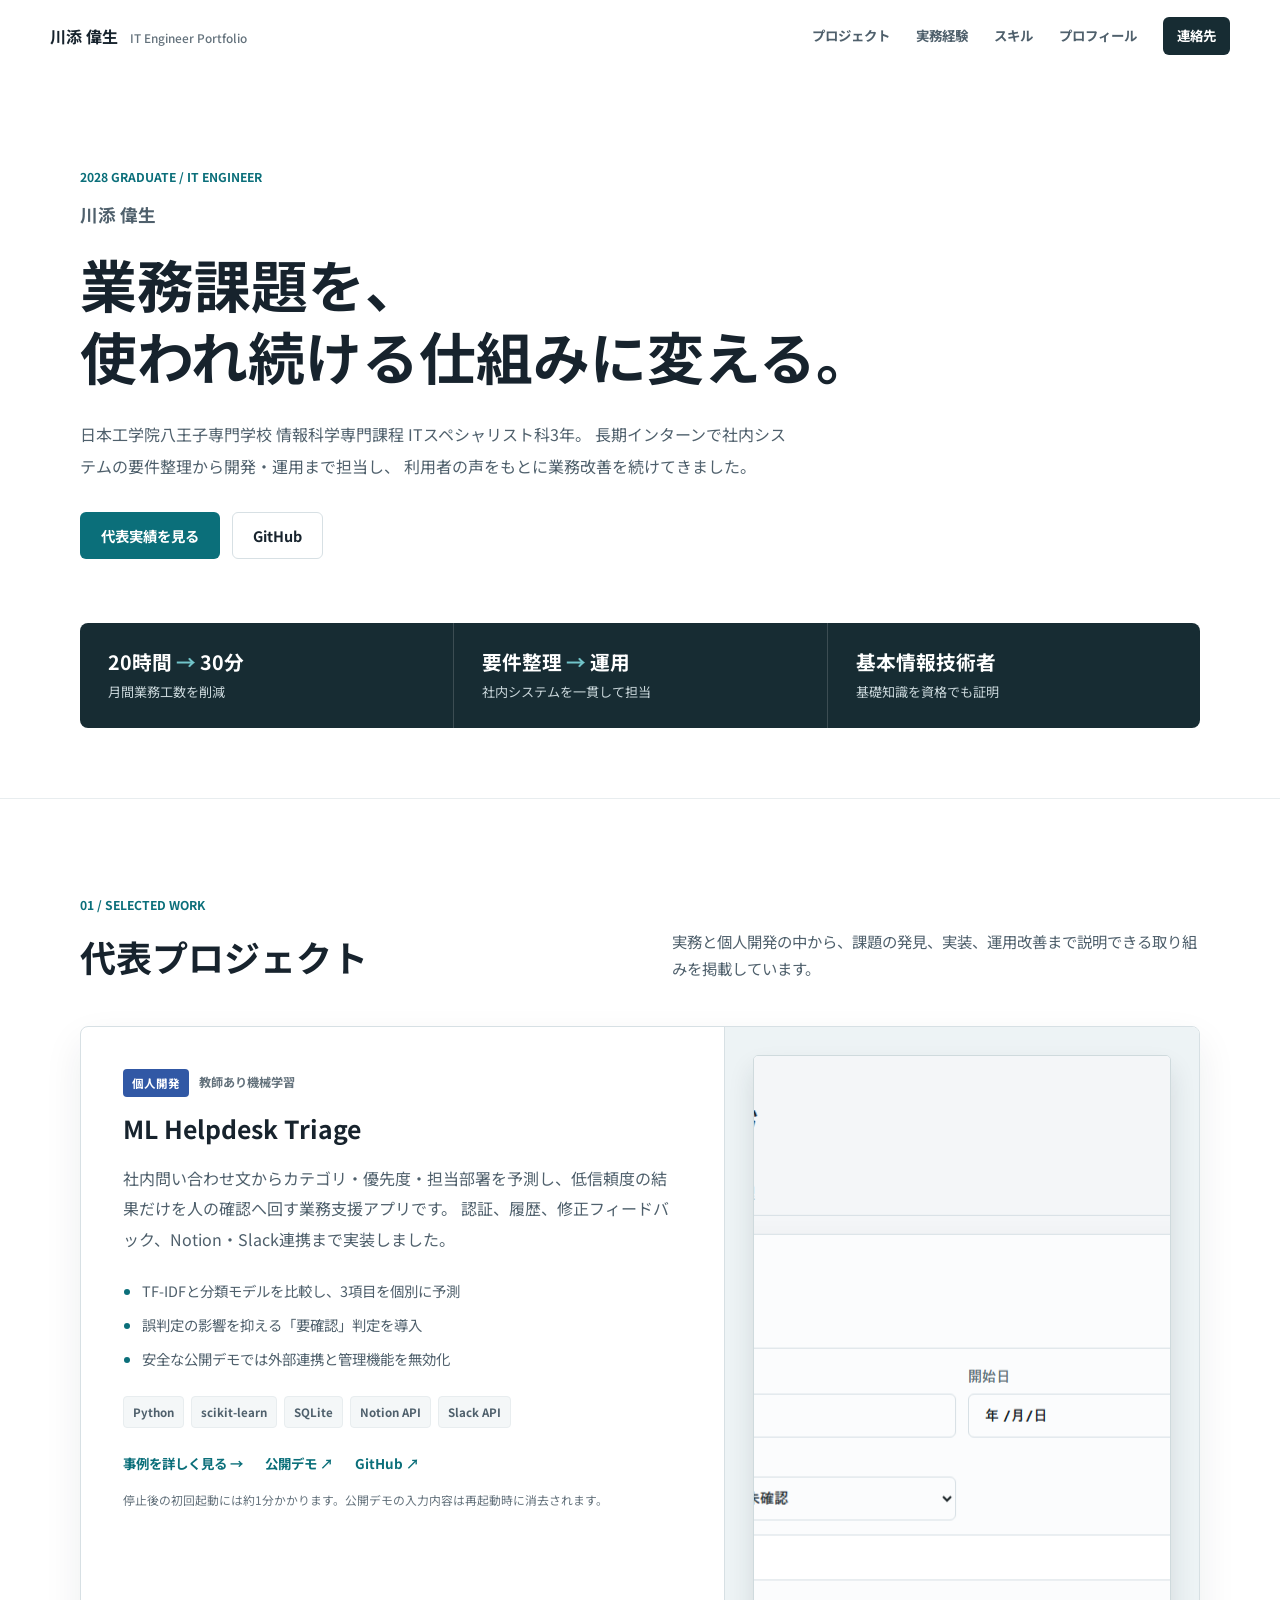
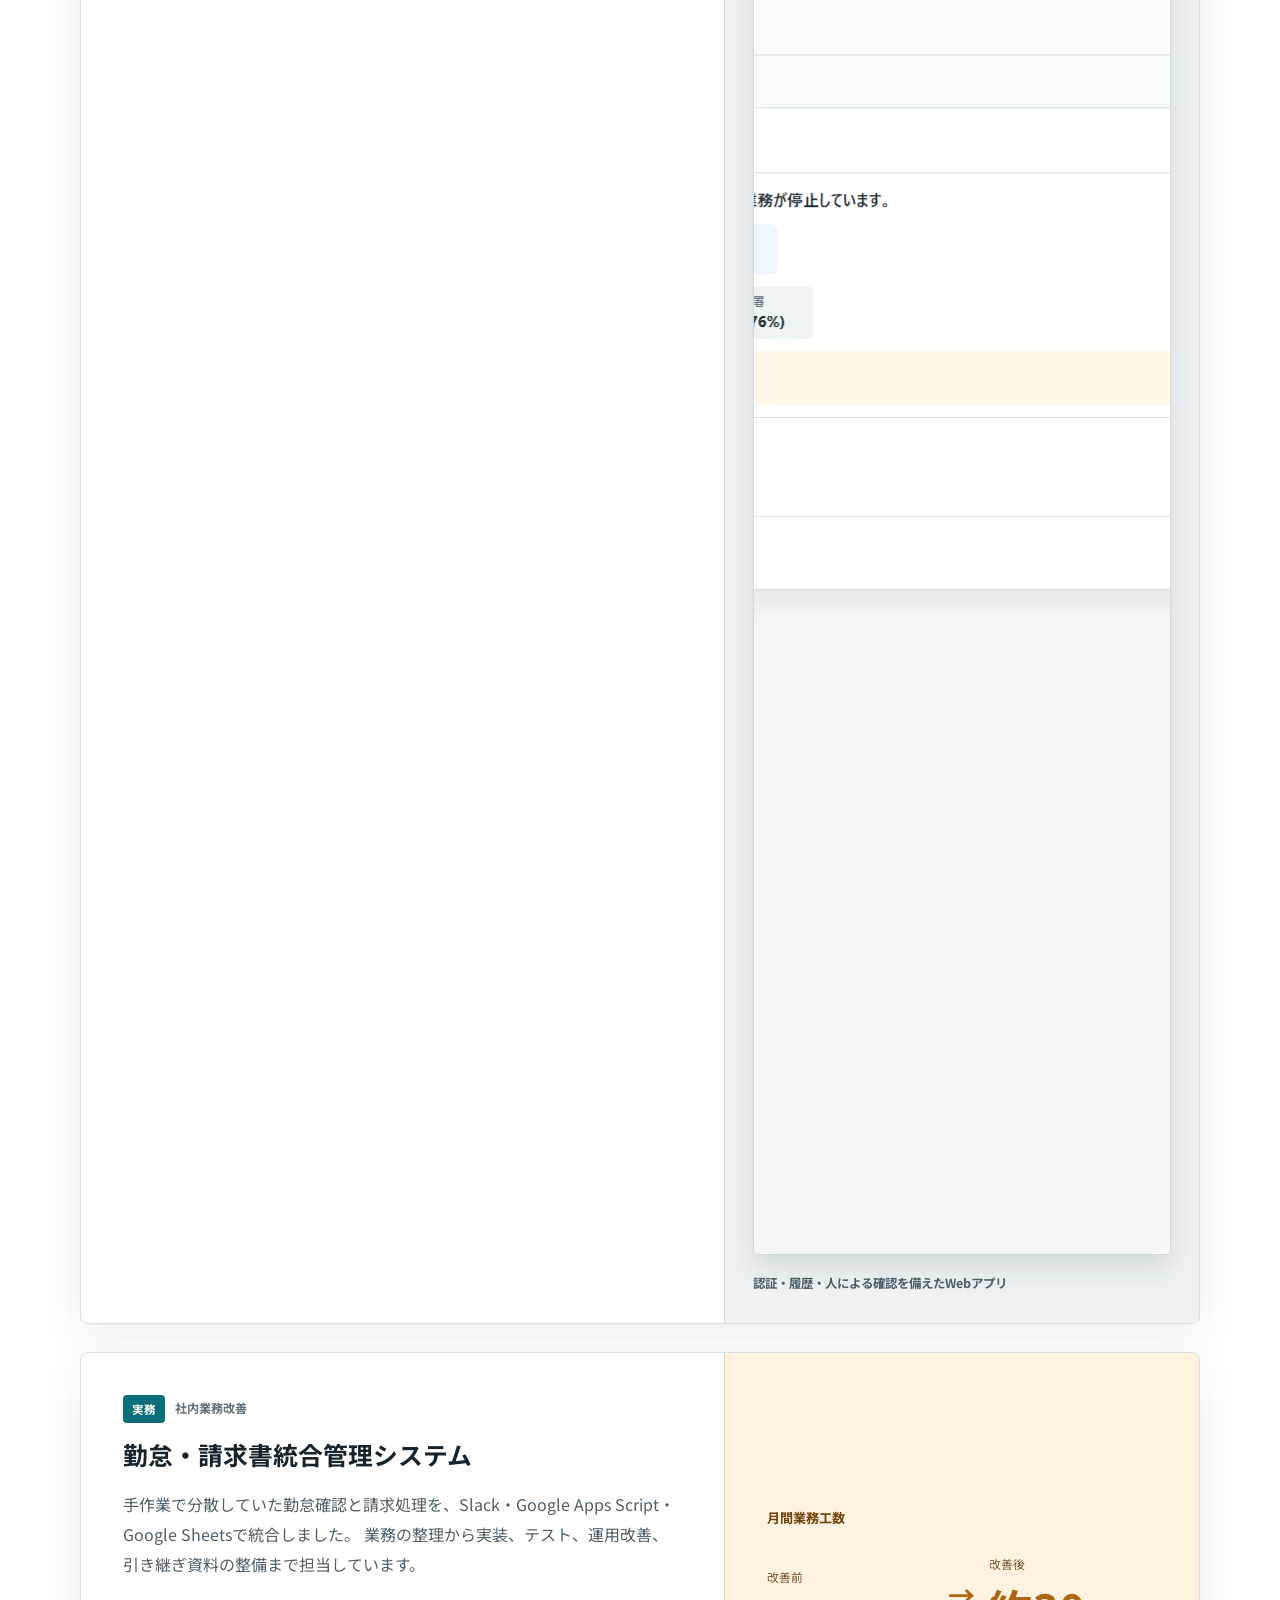
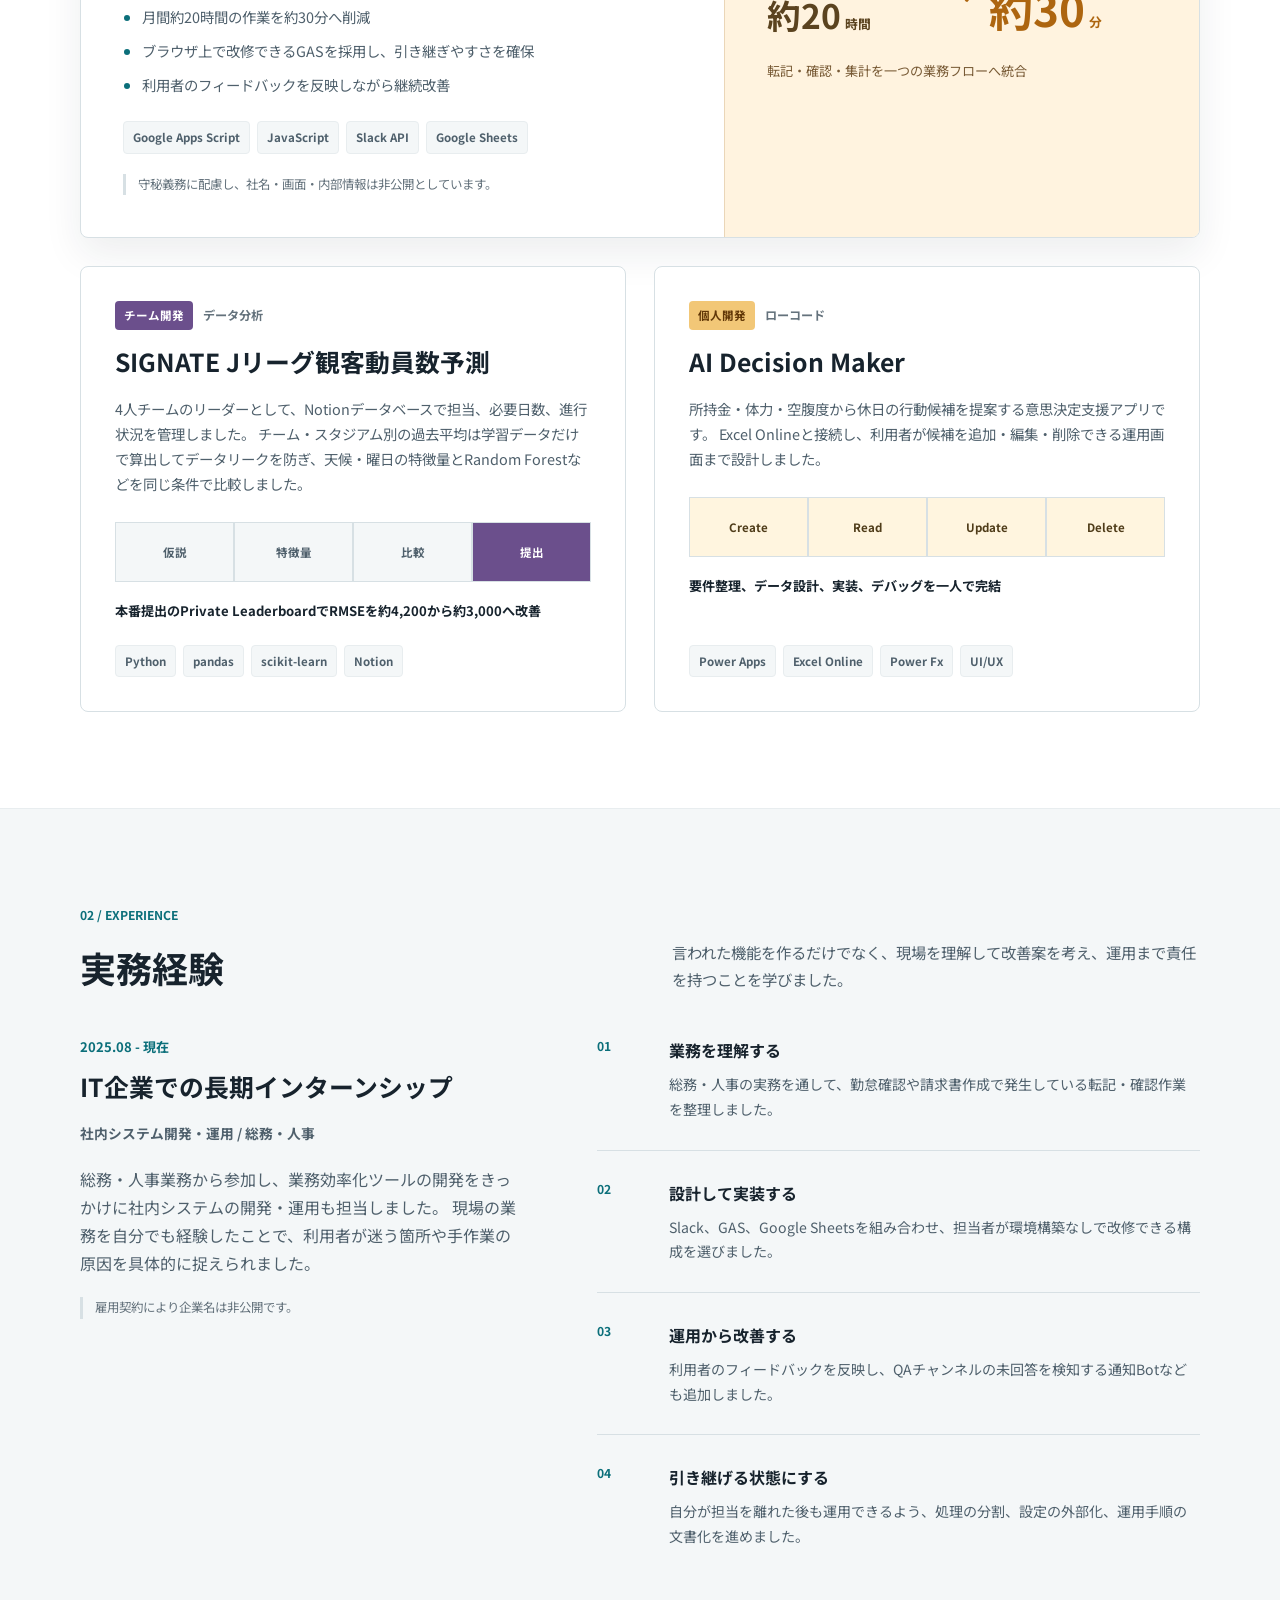
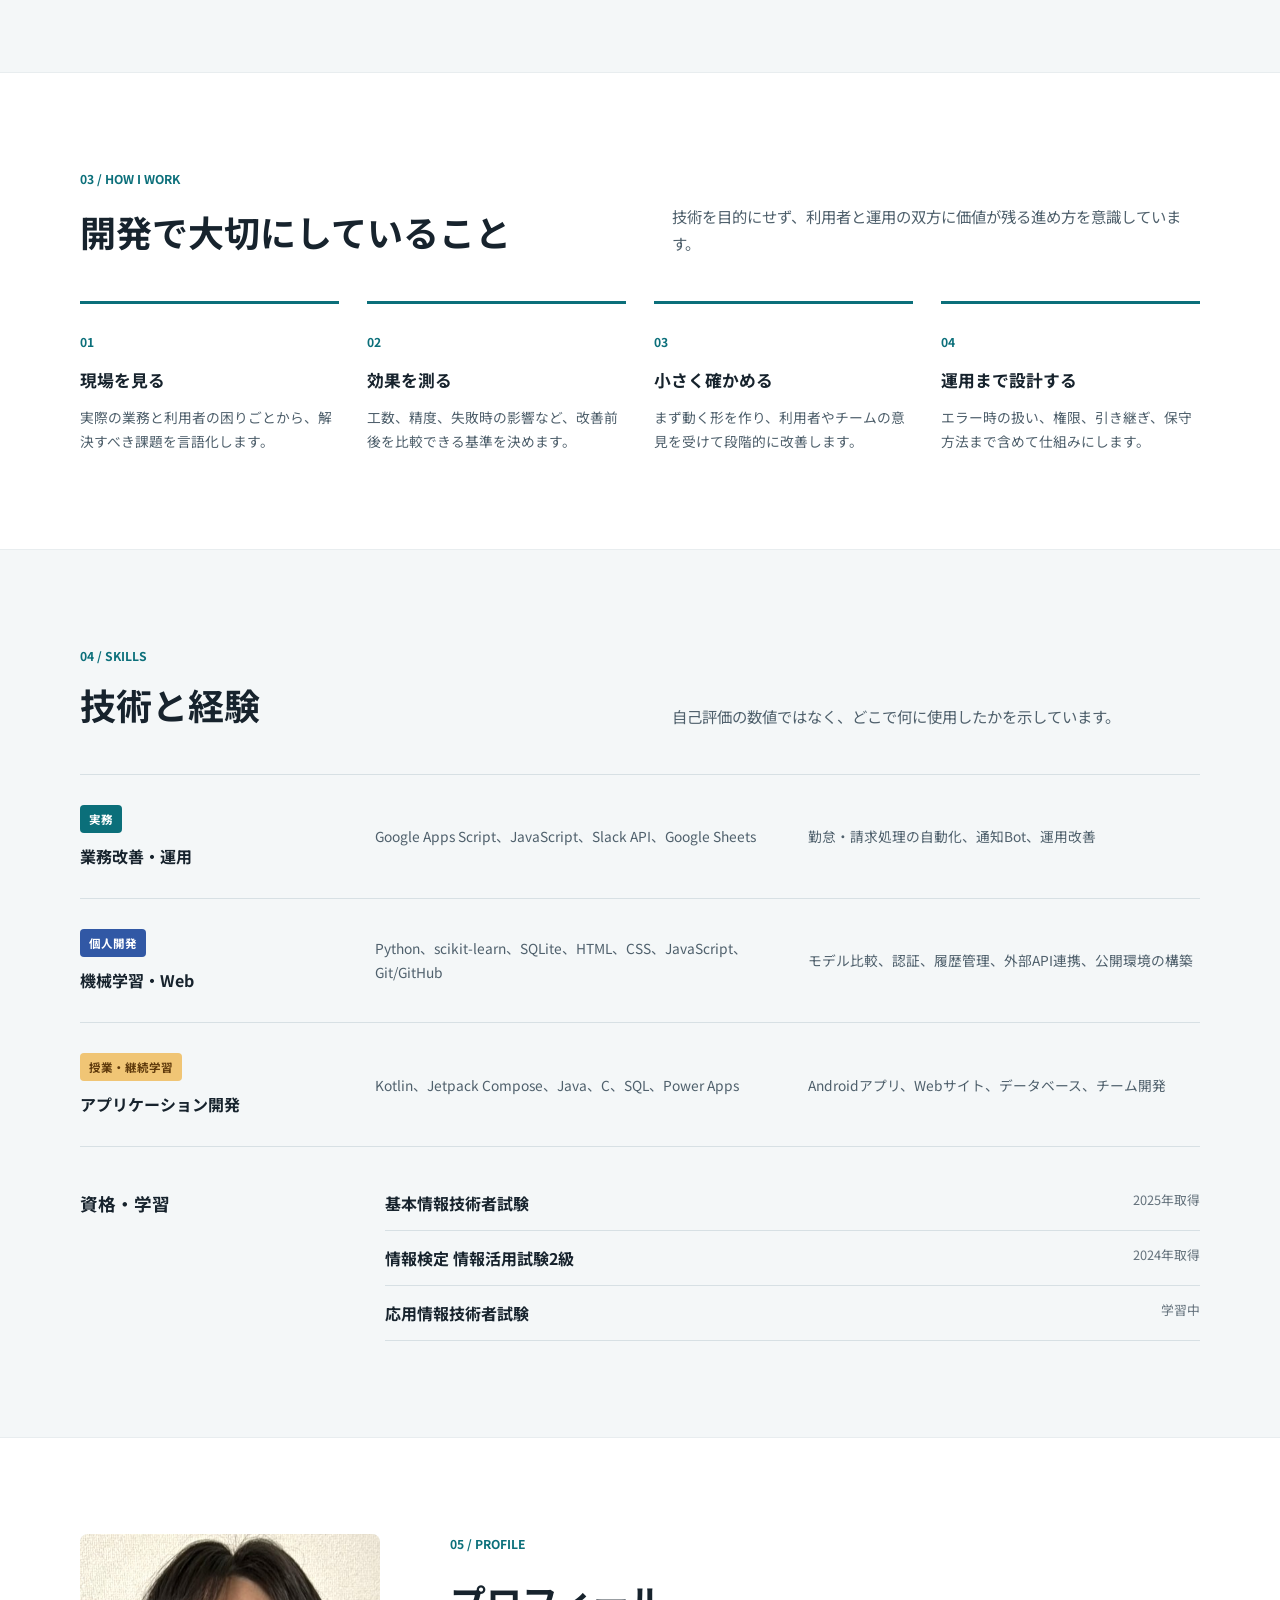
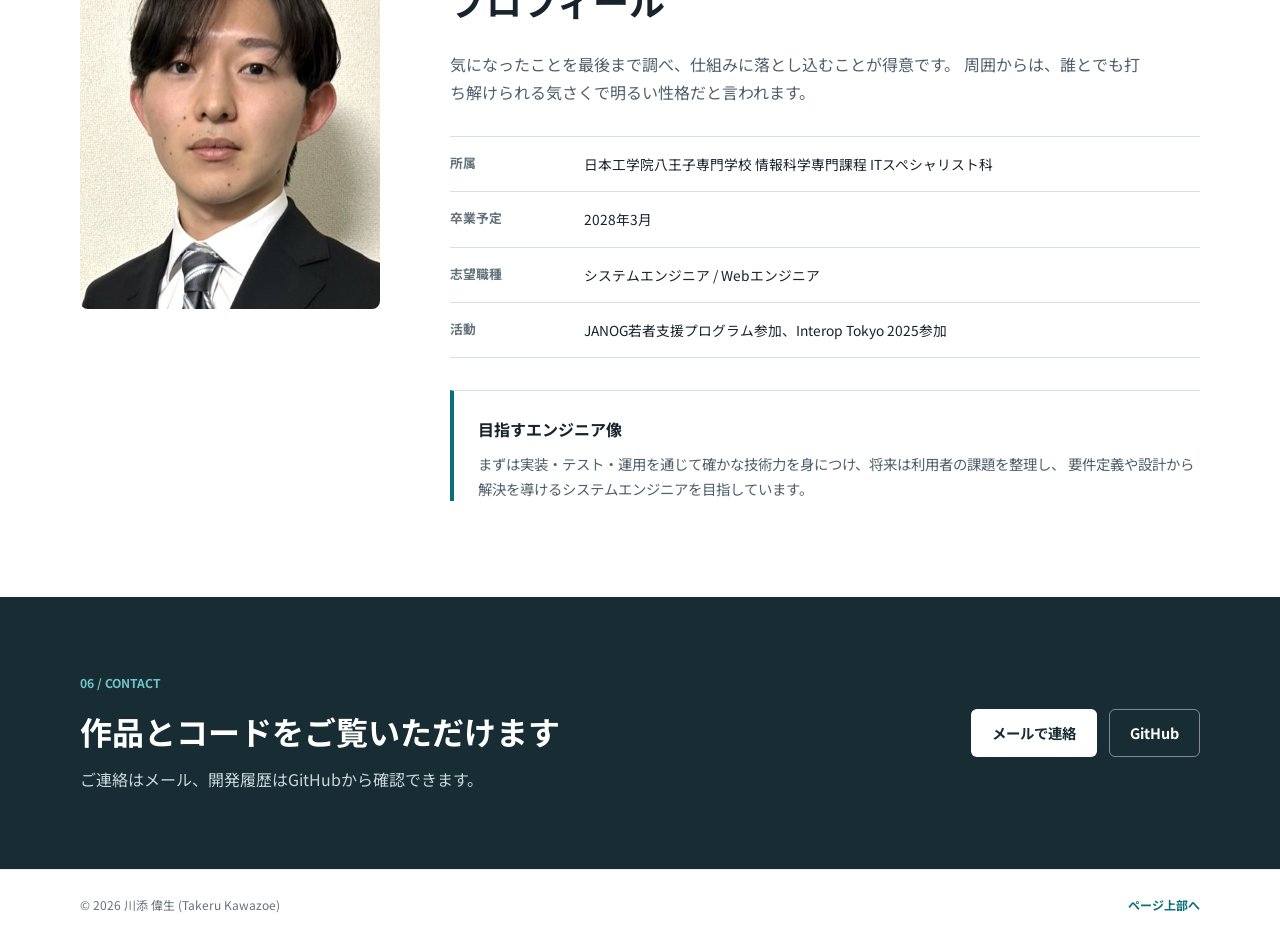
==== commit d92bcca7: "feat: 採用担当向けの作品導線を改善" ====
--- a/index.html
+++ b/index.html
@@ -9,9 +9,10 @@
     <meta property="og:type" content="website">
     <meta property="og:url" content="https://takerukawazoe.github.io/portfolio/">
     <meta property="og:image" content="https://takerukawazoe.github.io/portfolio/images/ml-helpdesk-dashboard.png">
+    <meta name="twitter:card" content="summary_large_image">
     <title>川添 偉生 | ITエンジニア ポートフォリオ</title>
     <script>document.documentElement.classList.add("js");</script>
-    <link rel="stylesheet" href="./style.css?v=11">
+    <link rel="stylesheet" href="./style.css?v=12">
     <link href="https://fonts.googleapis.com/css2?family=Noto+Sans+JP:wght@400;500;700&display=swap" rel="stylesheet">
 </head>
 <body class="career-page">
@@ -52,7 +53,7 @@
                     </p>
                     <div class="button-row" aria-label="主要リンク">
                         <a class="button button-primary" href="#projects">代表実績を見る</a>
-                        <a class="button button-secondary" href="https://github.com/TakeruKawazoe" target="_blank" rel="noopener noreferrer">GitHub</a>
+                        <a class="button button-secondary" href="https://github.com/TakeruKawazoe" target="_blank" rel="noopener noreferrer" aria-label="GitHub（新しいタブで開く）">GitHub</a>
                     </div>
                 </div>
 
@@ -82,47 +83,6 @@
                 </header>
 
                 <div class="project-list">
-                    <article class="project-story project-story-impact">
-                        <div class="project-copy">
-                            <div class="project-meta">
-                                <span class="project-type">実務</span>
-                                <span>社内業務改善</span>
-                            </div>
-                            <h3>勤怠・請求書統合管理システム</h3>
-                            <p class="project-lead">
-                                手作業で分散していた勤怠確認と請求処理を、Slack・Google Apps Script・Google Sheetsで統合しました。
-                                業務の整理から実装、テスト、運用改善、引き継ぎ資料の整備まで担当しています。
-                            </p>
-                            <ul class="project-points">
-                                <li>月間約20時間の作業を約30分へ削減</li>
-                                <li>ブラウザ上で改修できるGASを採用し、引き継ぎやすさを確保</li>
-                                <li>利用者のフィードバックを反映しながら継続改善</li>
-                            </ul>
-                            <div class="tag-list" aria-label="使用技術">
-                                <span>Google Apps Script</span>
-                                <span>JavaScript</span>
-                                <span>Slack API</span>
-                                <span>Google Sheets</span>
-                            </div>
-                            <p class="confidential-note">守秘義務に配慮し、社名・画面・内部情報は非公開としています。</p>
-                        </div>
-                        <figure class="impact-figure" aria-label="月間業務工数を約20時間から約30分へ削減">
-                            <figcaption>月間業務工数</figcaption>
-                            <div class="impact-values">
-                                <div>
-                                    <small>改善前</small>
-                                    <strong>約20<span>時間</span></strong>
-                                </div>
-                                <span class="impact-arrow" aria-hidden="true">→</span>
-                                <div class="impact-after">
-                                    <small>改善後</small>
-                                    <strong>約30<span>分</span></strong>
-                                </div>
-                            </div>
-                            <p>転記・確認・集計を一つの業務フローへ統合</p>
-                        </figure>
-                    </article>
-
                     <article class="project-story project-story-ml">
                         <div class="project-copy">
                             <div class="project-meta">
@@ -148,15 +108,56 @@
                             </div>
                             <div class="project-actions">
                                 <a class="text-link" href="./projects/ml-helpdesk/">事例を詳しく見る <span aria-hidden="true">→</span></a>
-                                <a class="text-link" href="https://ml-helpdesk-triage-demo.onrender.com/" target="_blank" rel="noopener noreferrer">公開デモ <span aria-hidden="true">↗</span></a>
-                                <a class="text-link" href="https://github.com/TakeruKawazoe/ml-helpdesk-triage" target="_blank" rel="noopener noreferrer">GitHub <span aria-hidden="true">↗</span></a>
+                                <a class="text-link" href="https://ml-helpdesk-triage-demo.onrender.com/" target="_blank" rel="noopener noreferrer" aria-label="公開デモ（新しいタブで開く）">公開デモ <span aria-hidden="true">↗</span></a>
+                                <a class="text-link" href="https://github.com/TakeruKawazoe/ml-helpdesk-triage" target="_blank" rel="noopener noreferrer" aria-label="ML Helpdesk TriageのGitHub（新しいタブで開く）">GitHub <span aria-hidden="true">↗</span></a>
                             </div>
                             <p class="demo-note">停止後の初回起動には約1分かかります。公開デモの入力内容は再起動時に消去されます。</p>
                         </div>
                         <a class="product-preview" href="./projects/ml-helpdesk/" aria-label="ML Helpdesk Triageの詳細ページを見る">
-                            <img class="ml-project-image" src="./images/ml-helpdesk-dashboard.png" alt="ML Helpdesk Triageの予測履歴画面">
+                            <img class="ml-project-image" src="./images/ml-helpdesk-dashboard.png" width="1440" height="1800" loading="lazy" decoding="async" alt="ML Helpdesk Triageの予測履歴画面">
                             <span>認証・履歴・人による確認を備えたWebアプリ</span>
                         </a>
+                    </article>
+
+                    <article class="project-story project-story-impact">
+                        <div class="project-copy">
+                            <div class="project-meta">
+                                <span class="project-type">実務</span>
+                                <span>社内業務改善</span>
+                            </div>
+                            <h3>勤怠・請求書統合管理システム</h3>
+                            <p class="project-lead">
+                                手作業で分散していた勤怠確認と請求処理を、Slack・Google Apps Script・Google Sheetsで統合しました。
+                                業務の整理から実装、テスト、運用改善、引き継ぎ資料の整備まで担当しています。
+                            </p>
+                            <ul class="project-points">
+                                <li>月間約20時間の作業を約30分へ削減</li>
+                                <li>ブラウザ上で改修できるGASを採用し、引き継ぎやすさを確保</li>
+                                <li>利用者のフィードバックを反映しながら継続改善</li>
+                            </ul>
+                            <div class="tag-list" aria-label="使用技術">
+                                <span>Google Apps Script</span>
+                                <span>JavaScript</span>
+                                <span>Slack API</span>
+                                <span>Google Sheets</span>
+                            </div>
+                            <p class="confidential-note">守秘義務に配慮し、社名・画面・内部情報は非公開としています。</p>
+                        </div>
+                        <figure class="impact-figure" aria-label="月間業務工数を約20時間から約30分へ削減">
+                            <figcaption>月間業務工数</figcaption>
+                            <div class="impact-values">
+                                <div>
+                                    <small>改善前</small>
+                                    <strong>約20<span>時間</span></strong>
+                                </div>
+                                <span class="impact-arrow" aria-hidden="true">→</span>
+                                <div class="impact-after">
+                                    <small>改善後</small>
+                                    <strong>約30<span>分</span></strong>
+                                </div>
+                            </div>
+                            <p>転記・確認・集計を一つの業務フローへ統合</p>
+                        </figure>
                     </article>
 
                     <div class="compact-project-grid">
@@ -344,7 +345,7 @@
         <section id="profile" class="section-block profile-section" aria-labelledby="profile-title">
             <div class="page-shell profile-layout">
                 <figure class="profile-photo-frame">
-                    <img src="./images/profile.jpg" alt="川添偉生のプロフィール写真">
+                    <img src="./images/profile.jpg" width="699" height="559" loading="lazy" decoding="async" alt="川添偉生のプロフィール写真">
                 </figure>
                 <div class="profile-copy">
                     <p class="section-index">05 / PROFILE</p>
@@ -391,7 +392,7 @@
                 </div>
                 <div class="contact-actions">
                     <a class="button button-light" href="mailto:takeru.kawazoe@gmail.com">メールで連絡</a>
-                    <a class="button button-outline-light" href="https://github.com/TakeruKawazoe" target="_blank" rel="noopener noreferrer">GitHub</a>
+                    <a class="button button-outline-light" href="https://github.com/TakeruKawazoe" target="_blank" rel="noopener noreferrer" aria-label="GitHub（新しいタブで開く）">GitHub</a>
                 </div>
             </div>
         </section>
--- a/style.css
+++ b/style.css
@@ -1200,27 +1200,27 @@
     }
 
     .proof-strip {
-        grid-template-columns: repeat(3, minmax(0, 1fr));
+        grid-template-columns: minmax(0, 1fr);
         margin-top: 32px;
     }
 
     .proof-strip div {
-        padding: 14px 10px;
+        padding: 16px 18px;
     }
 
     .proof-strip div + div {
-        border-top: 0;
-        border-left: 1px solid rgba(255, 255, 255, 0.16);
+        border-top: 1px solid rgba(255, 255, 255, 0.16);
+        border-left: 0;
     }
 
     .proof-strip dt {
-        margin-bottom: 0;
-        font-size: 0.78rem;
+        margin-bottom: 3px;
+        font-size: 0.9rem;
         line-height: 1.5;
     }
 
     .proof-strip dd {
-        display: none;
+        display: block;
     }
 
     .project-copy,
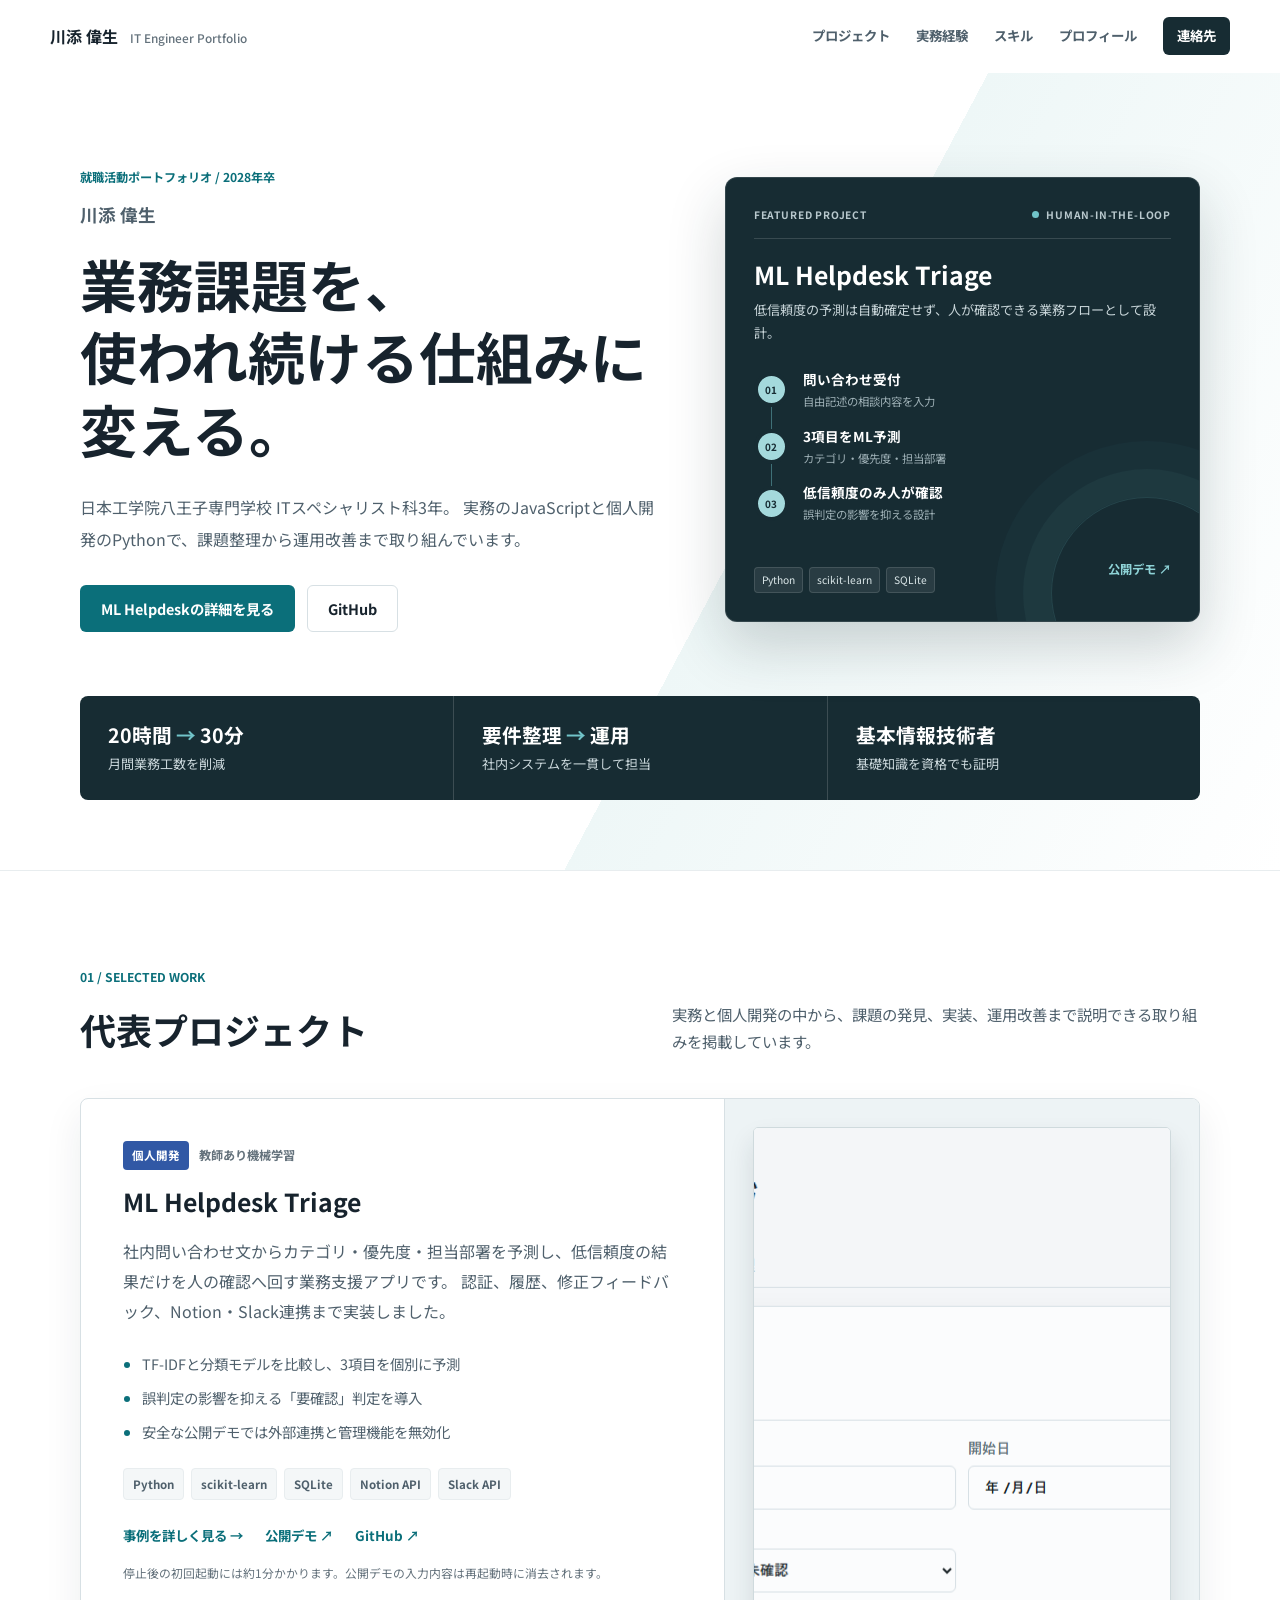
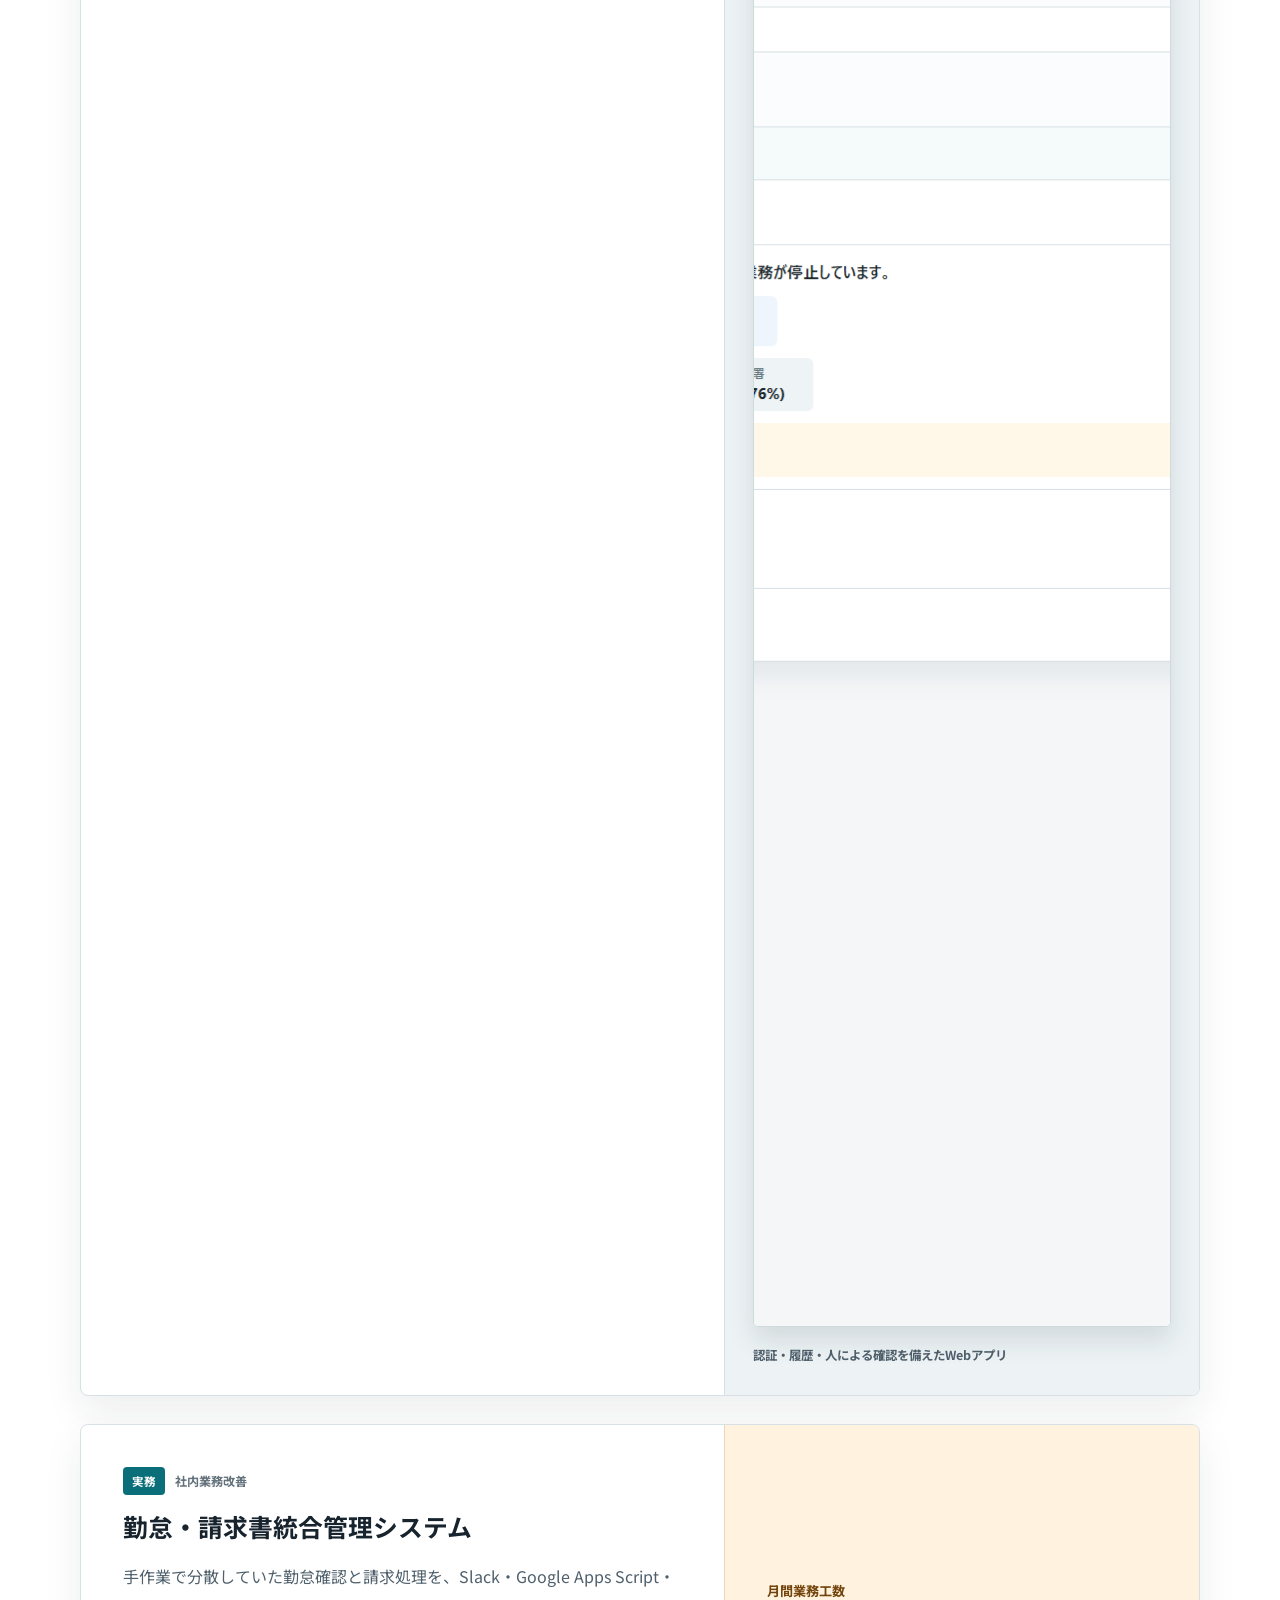
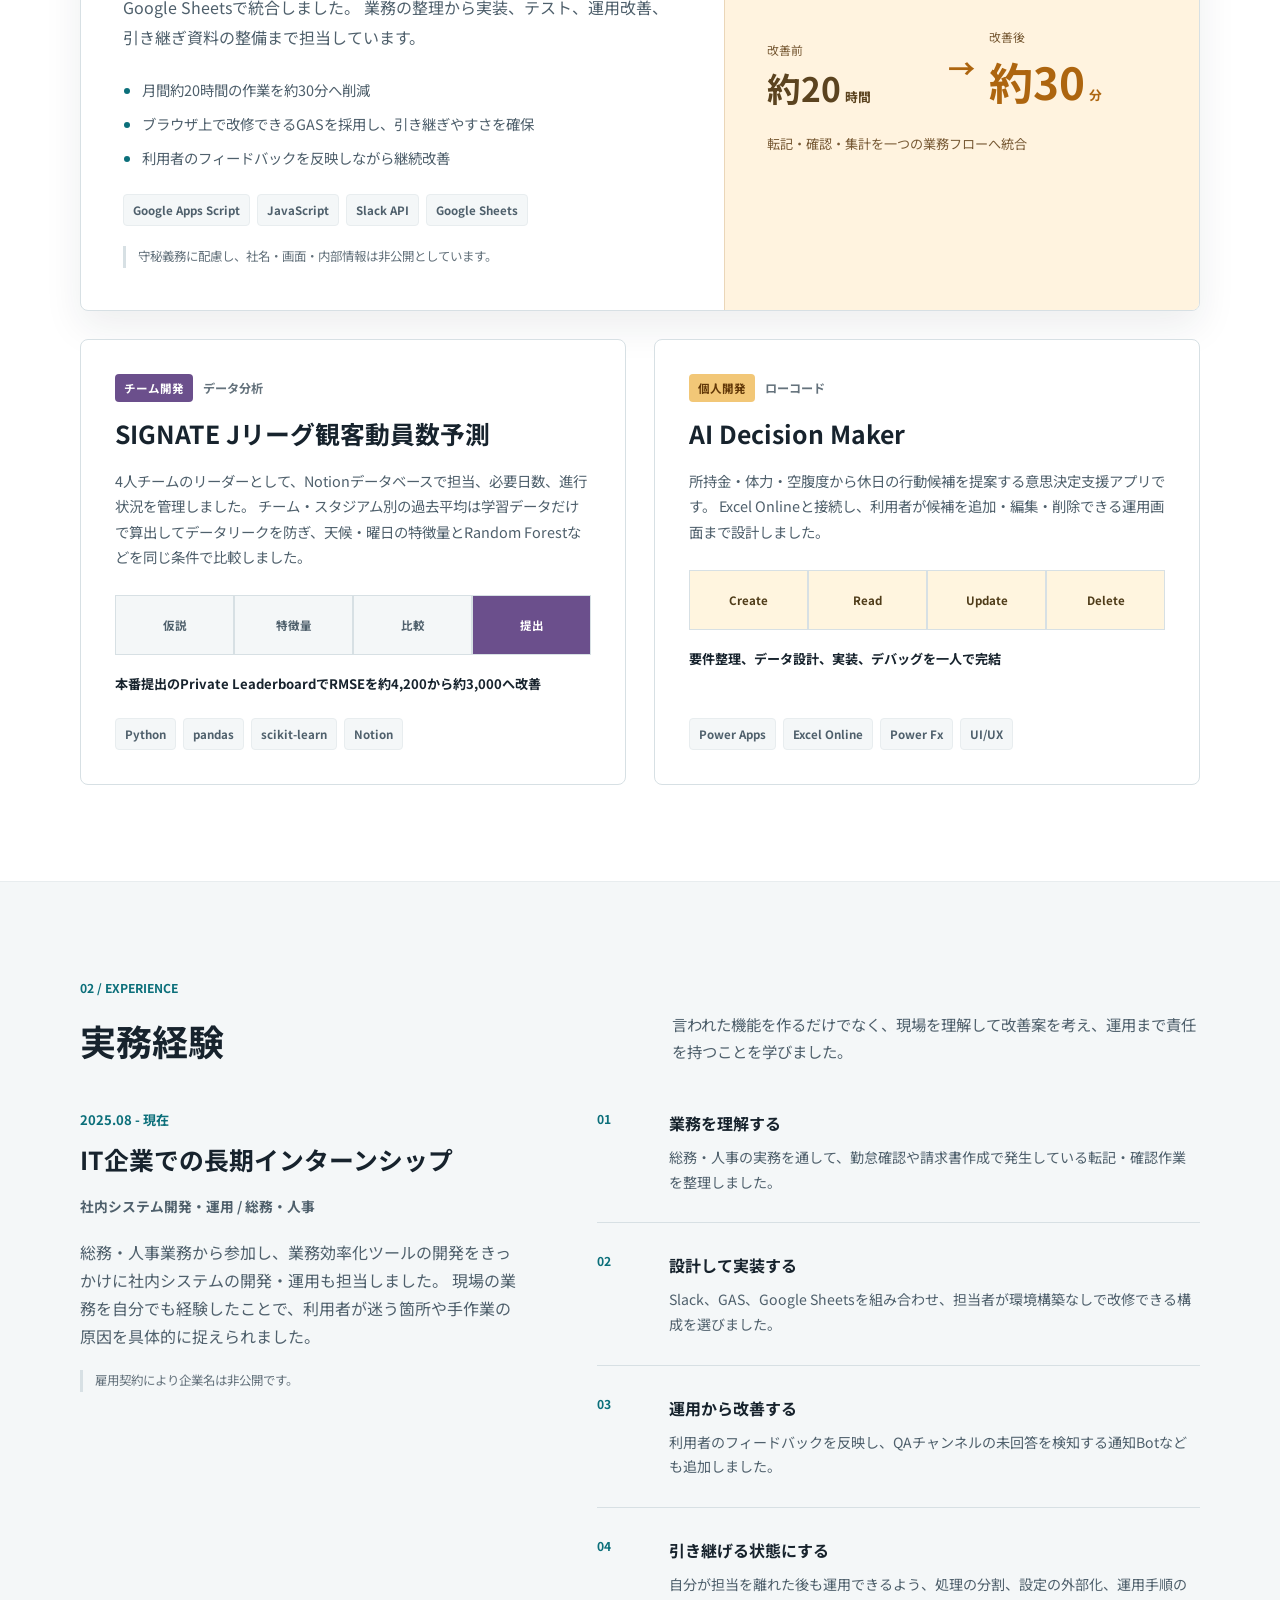
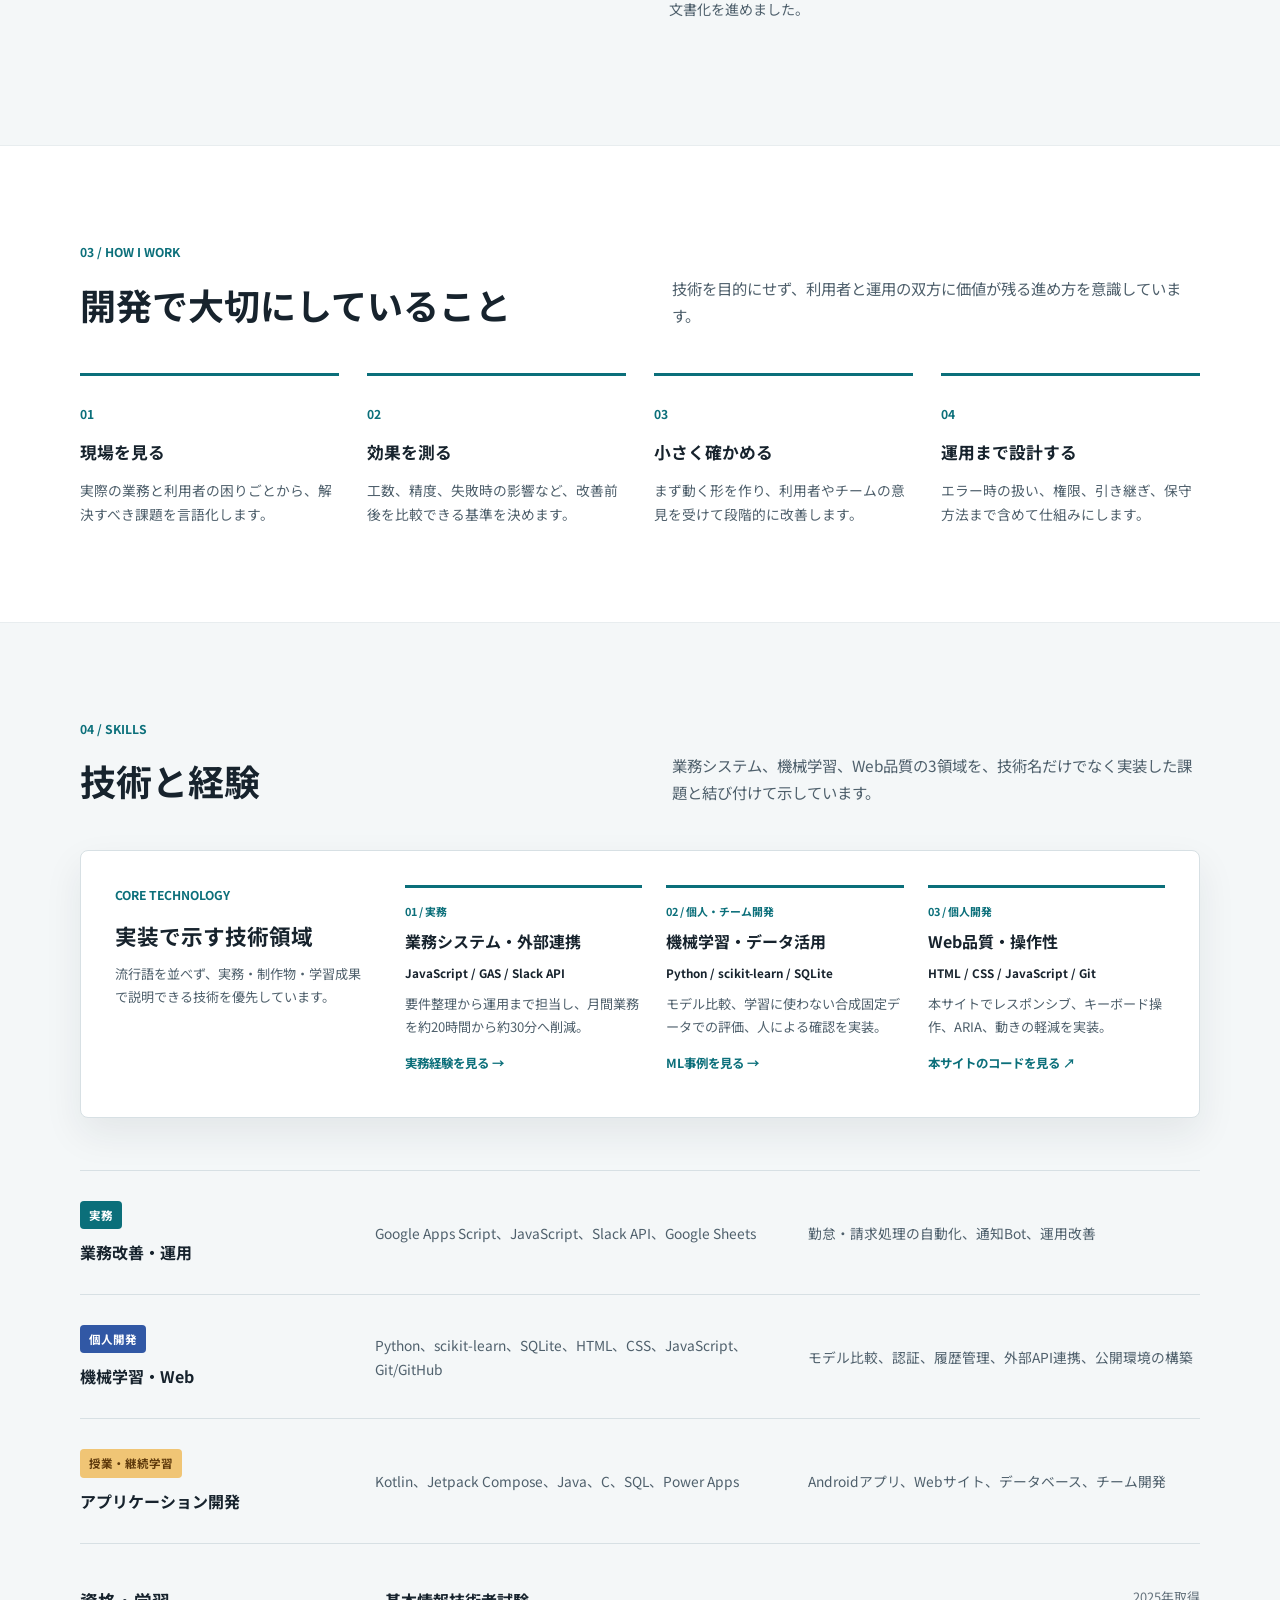
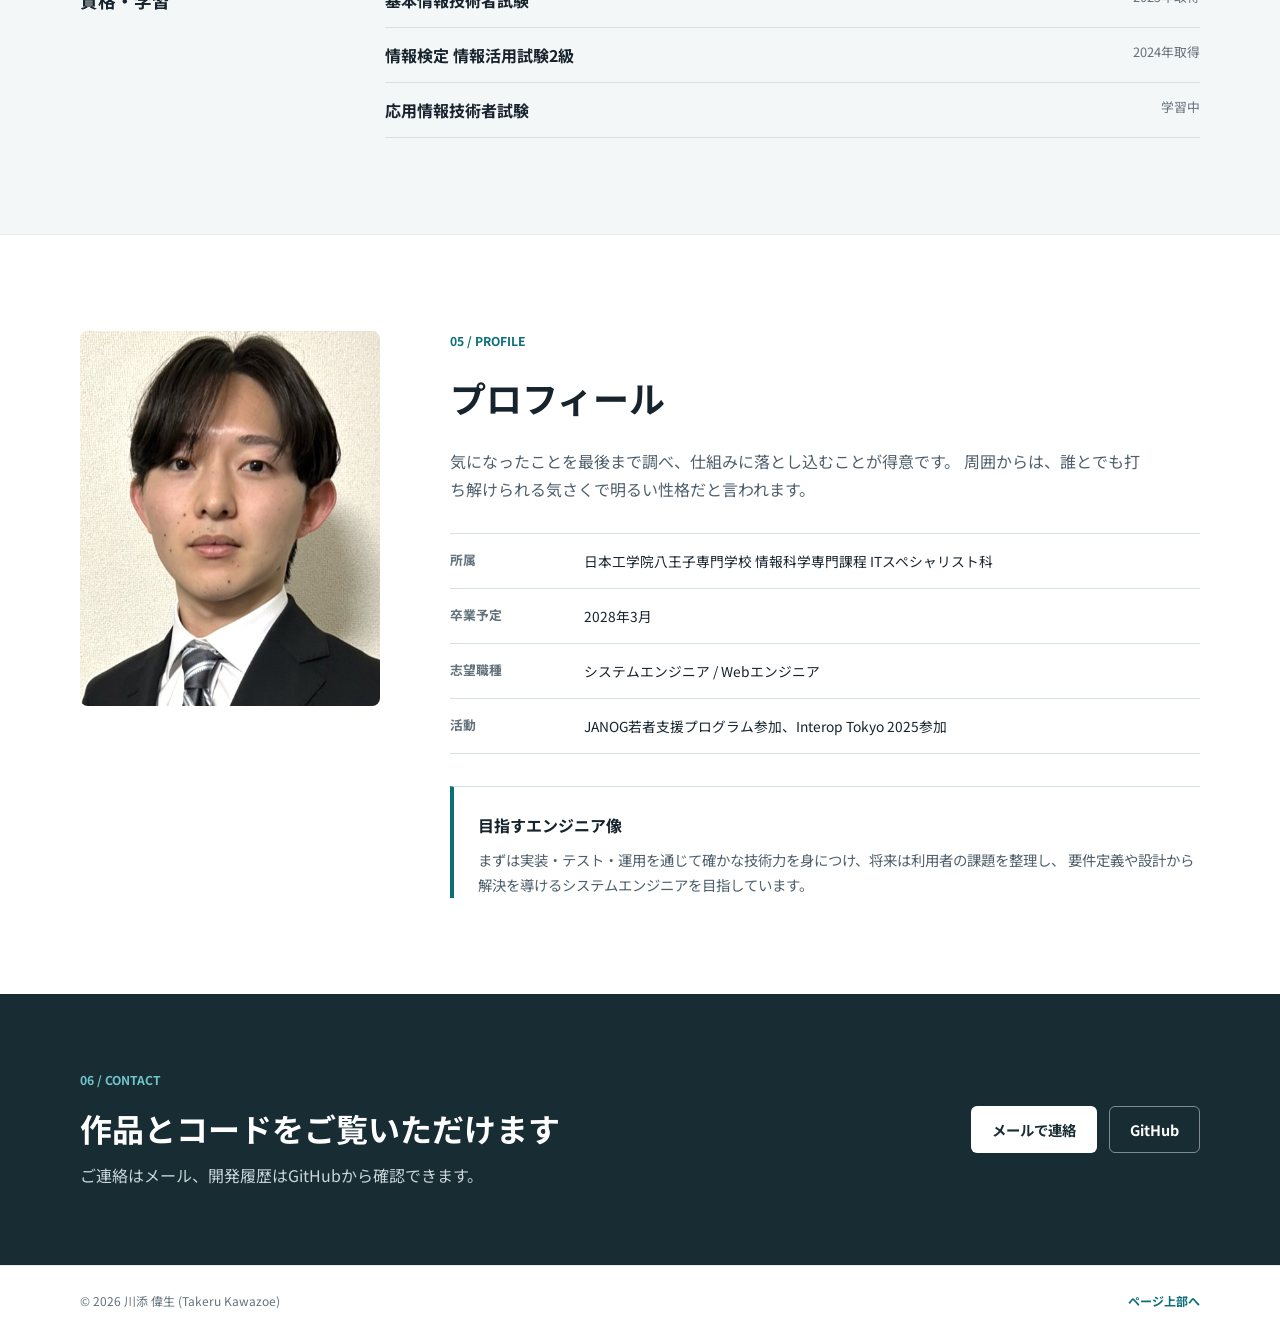
==== commit 72548276: "feat: 就活ポートフォリオの訴求力を強化" ====
--- a/index.html
+++ b/index.html
@@ -12,7 +12,7 @@
     <meta name="twitter:card" content="summary_large_image">
     <title>川添 偉生 | ITエンジニア ポートフォリオ</title>
     <script>document.documentElement.classList.add("js");</script>
-    <link rel="stylesheet" href="./style.css?v=12">
+    <link rel="stylesheet" href="./style.css?v=13">
     <link href="https://fonts.googleapis.com/css2?family=Noto+Sans+JP:wght@400;500;700&display=swap" rel="stylesheet">
 </head>
 <body class="career-page">
@@ -42,19 +42,51 @@
     <main id="main-content">
         <section id="home" class="intro-section" aria-labelledby="intro-title">
             <div class="page-shell">
-                <div class="intro-copy">
-                    <p class="eyebrow">2028 GRADUATE / IT ENGINEER</p>
-                    <h1 id="intro-title">川添 偉生</h1>
-                    <p class="intro-statement">業務課題を、<br>使われ続ける仕組みに変える。</p>
-                    <p class="intro-description">
-                        日本工学院八王子専門学校 情報科学専門課程 ITスペシャリスト科3年。
-                        長期インターンで社内システムの要件整理から開発・運用まで担当し、
-                        利用者の声をもとに業務改善を続けてきました。
-                    </p>
-                    <div class="button-row" aria-label="主要リンク">
-                        <a class="button button-primary" href="#projects">代表実績を見る</a>
-                        <a class="button button-secondary" href="https://github.com/TakeruKawazoe" target="_blank" rel="noopener noreferrer" aria-label="GitHub（新しいタブで開く）">GitHub</a>
-                    </div>
+                <div class="intro-stage">
+                    <div class="intro-copy">
+                        <p class="eyebrow">就職活動ポートフォリオ / 2028年卒</p>
+                        <h1 id="intro-title">川添 偉生</h1>
+                        <p class="intro-statement">業務課題を、<br>使われ続ける仕組みに変える。</p>
+                        <p class="intro-description">
+                            日本工学院八王子専門学校 ITスペシャリスト科3年。
+                            実務のJavaScriptと個人開発のPythonで、課題整理から運用改善まで取り組んでいます。
+                        </p>
+                        <div class="button-row" aria-label="主要リンク">
+                            <a class="button button-primary" href="./projects/ml-helpdesk/">ML Helpdeskの詳細を見る</a>
+                            <a class="button button-secondary" href="https://github.com/TakeruKawazoe" target="_blank" rel="noopener noreferrer" aria-label="GitHub（新しいタブで開く）">GitHub</a>
+                        </div>
+                    </div>
+
+                    <aside class="hero-case" aria-labelledby="hero-case-title">
+                        <div class="hero-case-heading">
+                            <p>FEATURED PROJECT</p>
+                            <span><i aria-hidden="true"></i> HUMAN-IN-THE-LOOP</span>
+                        </div>
+                        <h2 id="hero-case-title">ML Helpdesk Triage</h2>
+                        <p class="hero-case-lead">低信頼度の予測は自動確定せず、人が確認できる業務フローとして設計。</p>
+                        <ol class="hero-flow">
+                            <li>
+                                <span>01</span>
+                                <p><strong>問い合わせ受付</strong><small>自由記述の相談内容を入力</small></p>
+                            </li>
+                            <li>
+                                <span>02</span>
+                                <p><strong>3項目をML予測</strong><small>カテゴリ・優先度・担当部署</small></p>
+                            </li>
+                            <li>
+                                <span>03</span>
+                                <p><strong>低信頼度のみ人が確認</strong><small>誤判定の影響を抑える設計</small></p>
+                            </li>
+                        </ol>
+                        <div class="hero-case-footer">
+                            <ul aria-label="使用技術">
+                                <li>Python</li>
+                                <li>scikit-learn</li>
+                                <li>SQLite</li>
+                            </ul>
+                            <a href="https://ml-helpdesk-triage-demo.onrender.com/" target="_blank" rel="noopener noreferrer" aria-label="ML Helpdesk Triageの公開デモ（新しいタブで開く）">公開デモ <span aria-hidden="true">↗</span></a>
+                        </div>
+                    </aside>
                 </div>
 
                 <dl class="proof-strip" aria-label="実績サマリー">
@@ -301,8 +333,39 @@
                 <header class="section-heading">
                     <p class="section-index">04 / SKILLS</p>
                     <h2 id="skills-title">技術と経験</h2>
-                    <p>自己評価の数値ではなく、どこで何に使用したかを示しています。</p>
+                    <p>業務システム、機械学習、Web品質の3領域を、技術名だけでなく実装した課題と結び付けて示しています。</p>
                 </header>
+
+                <div class="skills-priority" aria-labelledby="skills-priority-title">
+                    <header>
+                        <p class="section-index">CORE TECHNOLOGY</p>
+                        <h3 id="skills-priority-title">実装で示す技術領域</h3>
+                        <p>流行語を並べず、実務・制作物・学習成果で説明できる技術を優先しています。</p>
+                    </header>
+                    <div class="skills-priority-grid">
+                        <article>
+                            <span>01 / 実務</span>
+                            <h4>業務システム・外部連携</h4>
+                            <p class="skills-priority-tech">JavaScript / GAS / Slack API</p>
+                            <p>要件整理から運用まで担当し、月間業務を約20時間から約30分へ削減。</p>
+                            <a href="#experience">実務経験を見る <span aria-hidden="true">→</span></a>
+                        </article>
+                        <article>
+                            <span>02 / 個人・チーム開発</span>
+                            <h4>機械学習・データ活用</h4>
+                            <p class="skills-priority-tech">Python / scikit-learn / SQLite</p>
+                            <p>モデル比較、学習に使わない合成固定データでの評価、人による確認を実装。</p>
+                            <a href="./projects/ml-helpdesk/">ML事例を見る <span aria-hidden="true">→</span></a>
+                        </article>
+                        <article>
+                            <span>03 / 個人開発</span>
+                            <h4>Web品質・操作性</h4>
+                            <p class="skills-priority-tech">HTML / CSS / JavaScript / Git</p>
+                            <p>本サイトでレスポンシブ、キーボード操作、ARIA、動きの軽減を実装。</p>
+                            <a href="https://github.com/TakeruKawazoe/portfolio" target="_blank" rel="noopener noreferrer" aria-label="ポートフォリオのGitHub（新しいタブで開く）">本サイトのコードを見る <span aria-hidden="true">↗</span></a>
+                        </article>
+                    </div>
+                </div>
 
                 <div class="skill-evidence">
                     <div class="skill-row">
@@ -405,7 +468,7 @@
         </div>
     </footer>
 
-    <script src="./motion.js?v=1"></script>
+    <script src="./motion.js?v=2"></script>
     <script src="./script.js?v=4"></script>
 </body>
 </html>
--- a/style.css
+++ b/style.css
@@ -57,7 +57,7 @@
 }
 
 body {
-    min-width: 320px;
+    min-width: 0;
     color: var(--text-color);
     background: var(--bg-color);
     font-family: "Noto Sans JP", "Yu Gothic", "Meiryo", sans-serif;
@@ -253,12 +253,19 @@
 
 .intro-section {
     padding: 94px 0 70px;
-    background: #ffffff;
+    background: linear-gradient(118deg, #ffffff 0%, #ffffff 58%, #eef7f7 58%, #ffffff 100%);
     border-bottom: 1px solid var(--border-light);
 }
 
+.intro-stage {
+    display: grid;
+    grid-template-columns: minmax(0, 1.1fr) minmax(360px, 0.9fr);
+    gap: 64px;
+    align-items: center;
+}
+
 .intro-copy {
-    max-width: 850px;
+    min-width: 0;
 }
 
 .eyebrow,
@@ -291,6 +298,224 @@
     color: var(--text-secondary);
     font-size: 1rem;
     line-height: 2;
+}
+
+.hero-case {
+    position: relative;
+    min-width: 0;
+    overflow: hidden;
+    padding: 28px;
+    color: #ffffff;
+    background: var(--bg-strong);
+    border: 1px solid rgba(255, 255, 255, 0.12);
+    border-radius: 12px;
+    box-shadow: 0 24px 58px rgba(23, 44, 51, 0.2);
+}
+
+.hero-case::after {
+    position: absolute;
+    right: -44px;
+    bottom: -68px;
+    width: 190px;
+    height: 190px;
+    border: 1px solid rgba(113, 196, 201, 0.16);
+    border-radius: 50%;
+    box-shadow: 0 0 0 28px rgba(113, 196, 201, 0.05), 0 0 0 56px rgba(113, 196, 201, 0.03);
+    content: "";
+    pointer-events: none;
+}
+
+.hero-case-heading,
+.hero-case-footer {
+    position: relative;
+    z-index: 1;
+    display: flex;
+    align-items: center;
+    justify-content: space-between;
+    gap: 16px;
+}
+
+.hero-case-heading {
+    margin-bottom: 18px;
+    padding-bottom: 14px;
+    border-bottom: 1px solid rgba(255, 255, 255, 0.14);
+}
+
+.hero-case-heading p,
+.hero-case-heading span {
+    color: #b9c9ce;
+    font-size: 0.64rem;
+    font-style: normal;
+    font-weight: 700;
+    letter-spacing: 0.08em;
+}
+
+.hero-case-heading span {
+    display: inline-flex;
+    align-items: center;
+    gap: 7px;
+}
+
+.hero-case-heading i {
+    width: 7px;
+    height: 7px;
+    background: #71c4c9;
+    border-radius: 50%;
+}
+
+.hero-case h2 {
+    position: relative;
+    z-index: 1;
+    margin-bottom: 8px;
+    font-size: 1.55rem;
+    line-height: 1.4;
+}
+
+.hero-case-lead {
+    position: relative;
+    z-index: 1;
+    color: #c9d6da;
+    font-size: 0.82rem;
+    line-height: 1.7;
+}
+
+.hero-flow {
+    position: relative;
+    z-index: 1;
+    display: grid;
+    gap: 13px;
+    margin: 24px 0;
+    list-style: none;
+}
+
+.hero-flow::before {
+    position: absolute;
+    top: 18px;
+    bottom: 18px;
+    left: 17px;
+    width: 1px;
+    background: rgba(113, 196, 201, 0.45);
+    content: "";
+    transform-origin: top;
+}
+
+.hero-flow li {
+    position: relative;
+    display: grid;
+    grid-template-columns: 35px minmax(0, 1fr);
+    gap: 14px;
+    align-items: center;
+}
+
+.hero-flow li > span {
+    position: relative;
+    z-index: 1;
+    display: grid;
+    width: 35px;
+    height: 35px;
+    place-items: center;
+    color: #172c33;
+    background: #a4d9dc;
+    border: 4px solid var(--bg-strong);
+    border-radius: 50%;
+    font-size: 0.62rem;
+    font-weight: 700;
+}
+
+.hero-flow strong,
+.hero-flow small {
+    display: block;
+}
+
+.hero-flow strong {
+    font-size: 0.85rem;
+}
+
+.hero-flow small {
+    color: #9eb0b6;
+    font-size: 0.71rem;
+}
+
+.hero-case-footer {
+    align-items: flex-end;
+}
+
+.hero-case-footer ul {
+    display: flex;
+    flex-wrap: wrap;
+    gap: 6px;
+    list-style: none;
+}
+
+.hero-case-footer li {
+    padding: 3px 7px;
+    color: #dce8ea;
+    background: rgba(255, 255, 255, 0.08);
+    border: 1px solid rgba(255, 255, 255, 0.12);
+    border-radius: 4px;
+    font-size: 0.64rem;
+}
+
+.hero-case-footer a {
+    flex: 0 0 auto;
+    min-height: 44px;
+    padding: 10px 0 8px 12px;
+    color: #8ed3d7;
+    font-size: 0.77rem;
+    font-weight: 700;
+    text-decoration: none;
+}
+
+.hero-case-footer a:hover,
+.hero-case-footer a:focus-visible {
+    color: #ffffff;
+    text-decoration: underline;
+    text-underline-offset: 4px;
+}
+
+@keyframes hero-flow-line {
+    from { transform: scaleY(0); }
+    to { transform: scaleY(1); }
+}
+
+@keyframes hero-flow-step {
+    from {
+        opacity: 0;
+        transform: translateX(-10px);
+    }
+    to {
+        opacity: 1;
+        transform: translateX(0);
+    }
+}
+
+.motion-ready .hero-case .hero-flow::before {
+    transform: scaleY(0);
+}
+
+.motion-ready .hero-case .hero-flow li {
+    opacity: 0;
+    transform: translateX(-10px);
+}
+
+.motion-ready .hero-case.is-visible .hero-flow::before {
+    animation: hero-flow-line 720ms ease 340ms forwards;
+}
+
+.motion-ready .hero-case.is-visible .hero-flow li {
+    animation: hero-flow-step 440ms ease forwards;
+}
+
+.motion-ready .hero-case.is-visible .hero-flow li:nth-child(1) {
+    animation-delay: 280ms;
+}
+
+.motion-ready .hero-case.is-visible .hero-flow li:nth-child(2) {
+    animation-delay: 560ms;
+}
+
+.motion-ready .hero-case.is-visible .hero-flow li:nth-child(3) {
+    animation-delay: 840ms;
 }
 
 .button-row,
@@ -823,6 +1048,81 @@
     border-top: 1px solid var(--border-color);
 }
 
+.skills-priority {
+    display: grid;
+    grid-template-columns: minmax(220px, 0.75fr) minmax(0, 2.25fr);
+    gap: 36px;
+    margin-bottom: 52px;
+    padding: 34px;
+    background: #ffffff;
+    border: 1px solid var(--border-color);
+    border-radius: 8px;
+    box-shadow: var(--shadow-soft);
+}
+
+.skills-priority > header h3 {
+    margin-bottom: 12px;
+    font-size: 1.35rem;
+    line-height: 1.45;
+}
+
+.skills-priority > header > p:last-child,
+.skills-priority-grid article > p:not(.skills-priority-tech) {
+    color: var(--text-secondary);
+    font-size: 0.82rem;
+}
+
+.skills-priority-grid {
+    display: grid;
+    grid-template-columns: repeat(3, minmax(0, 1fr));
+    gap: 24px;
+}
+
+.skills-priority-grid article {
+    display: flex;
+    min-width: 0;
+    flex-direction: column;
+    padding-top: 14px;
+    border-top: 3px solid var(--primary-color);
+}
+
+.skills-priority-grid article > span {
+    color: var(--primary-color);
+    font-size: 0.68rem;
+    font-weight: 700;
+}
+
+.skills-priority-grid h4 {
+    margin: 8px 0 10px;
+    font-size: 1rem;
+    line-height: 1.5;
+}
+
+.skills-priority-tech {
+    margin-bottom: 10px;
+    color: var(--text-color);
+    font-size: 0.73rem;
+    font-weight: 700;
+    overflow-wrap: anywhere;
+}
+
+.skills-priority-grid a {
+    align-self: flex-start;
+    min-height: 44px;
+    margin-top: auto;
+    padding-top: 14px;
+    color: var(--primary-color);
+    font-size: 0.78rem;
+    font-weight: 700;
+    text-decoration: none;
+}
+
+.skills-priority-grid a:hover,
+.skills-priority-grid a:focus-visible {
+    text-decoration: underline;
+    text-underline-offset: 4px;
+}
+
 .skill-row {
     display: grid;
     grid-template-columns: minmax(180px, 0.65fr) minmax(260px, 1fr) minmax(260px, 1fr);
@@ -1031,6 +1331,18 @@
 }
 
 @media (max-width: 980px) {
+    .intro-stage {
+        display: block;
+    }
+
+    .hero-case {
+        display: none;
+    }
+
+    .intro-statement {
+        font-size: 2.9rem;
+    }
+
     .project-story {
         grid-template-columns: minmax(0, 1fr);
     }
@@ -1061,6 +1373,10 @@
 
     .skill-row > p:last-child {
         grid-column: 2;
+    }
+
+    .skills-priority {
+        grid-template-columns: minmax(0, 1fr);
     }
 }
 
@@ -1125,6 +1441,7 @@
 
     .intro-section {
         padding: 68px 0 56px;
+        background: linear-gradient(160deg, #ffffff 0%, #ffffff 66%, #eef7f7 100%);
     }
 
     .intro-statement {
@@ -1170,6 +1487,11 @@
         gap: 40px;
     }
 
+    .skills-priority-grid {
+        grid-template-columns: minmax(0, 1fr);
+        gap: 22px;
+    }
+
     .contact-layout {
         align-items: flex-start;
         flex-direction: column;
@@ -1191,6 +1513,10 @@
 
     .intro-description {
         font-size: 0.91rem;
+    }
+
+    .intro-copy .button-row {
+        margin-top: 24px;
     }
 
     .intro-copy .button-row .button {
@@ -1264,6 +1590,11 @@
         gap: 12px;
     }
 
+    .skills-priority {
+        gap: 28px;
+        padding: 26px 22px;
+    }
+
     .skill-row > p:last-child {
         grid-column: auto;
     }
@@ -1317,6 +1648,12 @@
         align-items: flex-start;
         flex-direction: column;
         gap: 8px;
+    }
+}
+
+@media (max-width: 360px) {
+    .intro-copy .button-row .button {
+        flex-basis: 100%;
     }
 }
 
@@ -1339,6 +1676,13 @@
         transform: none;
     }
 
+    .motion-ready .hero-case .hero-flow::before,
+    .motion-ready .hero-case .hero-flow li {
+        animation: none !important;
+        opacity: 1;
+        transform: none;
+    }
+
     ::view-transition-old(root),
     ::view-transition-new(root),
     ::view-transition-group(ml-helpdesk-title),
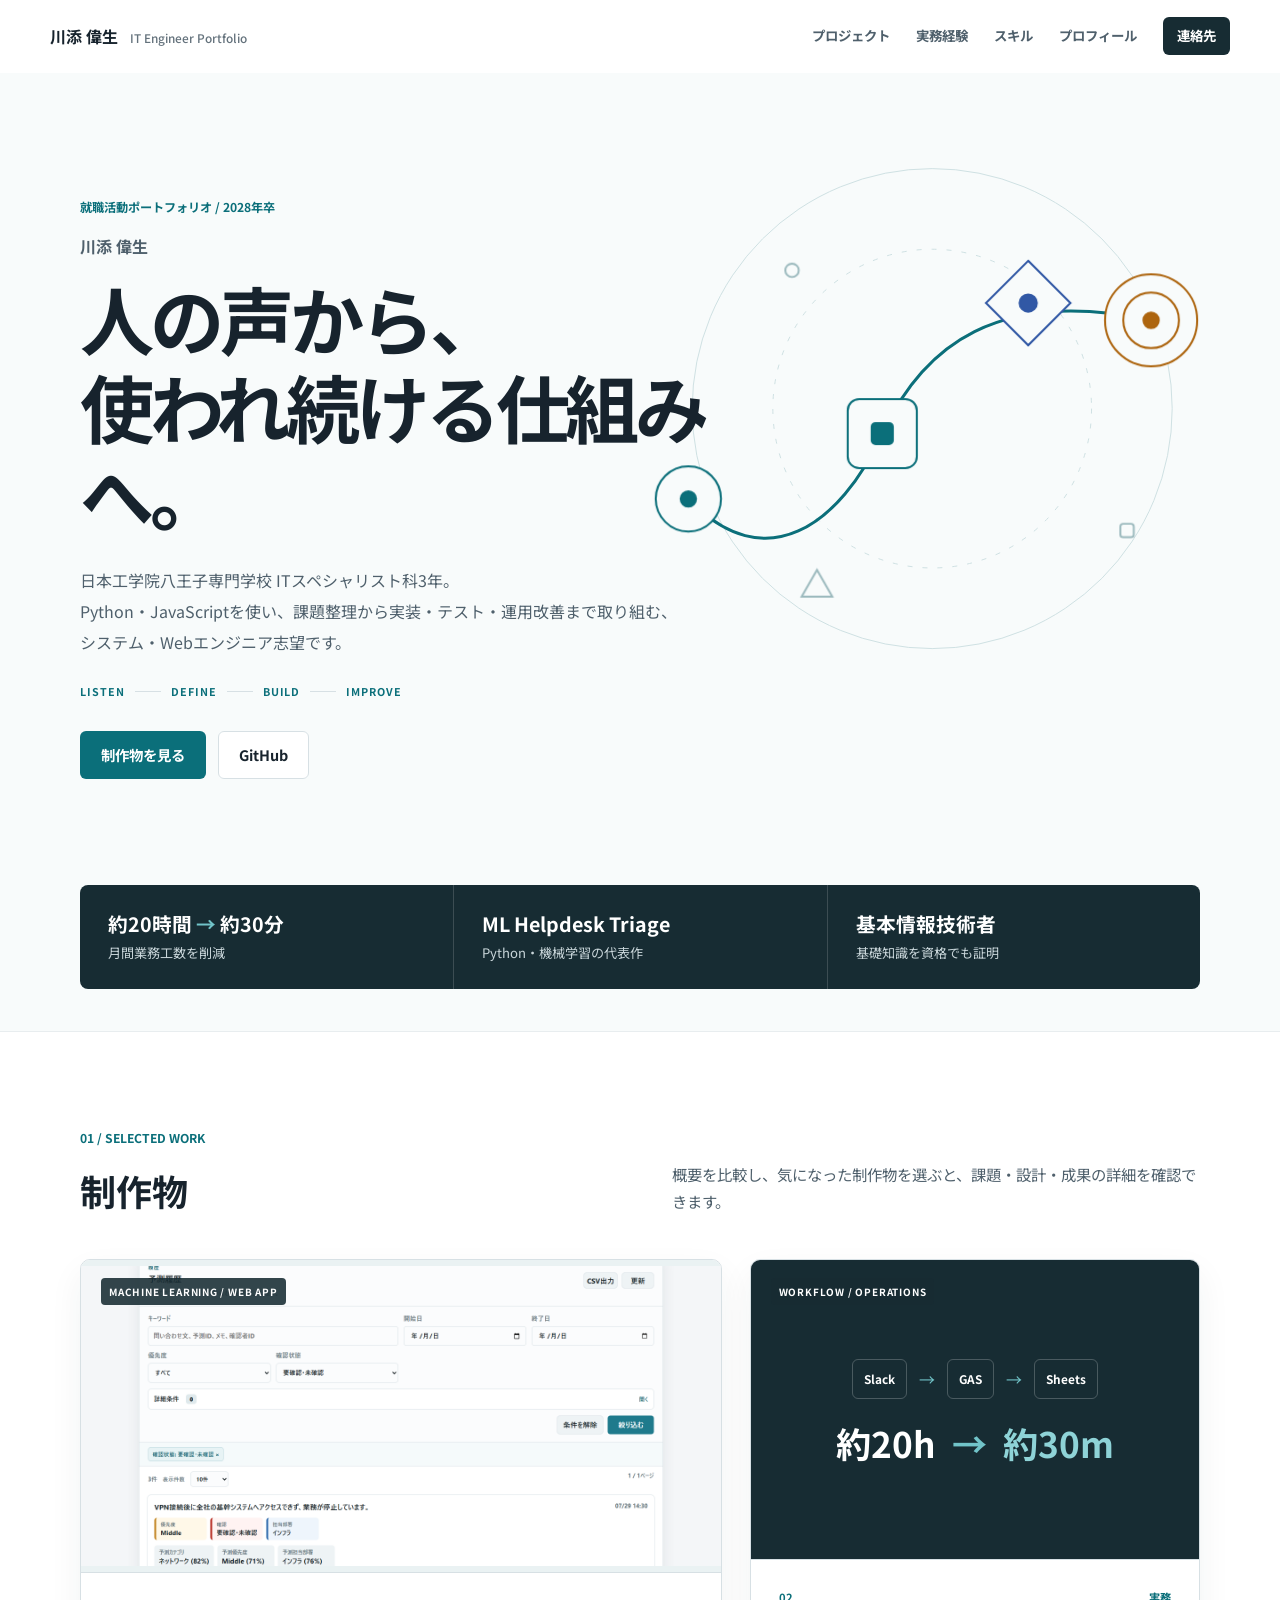
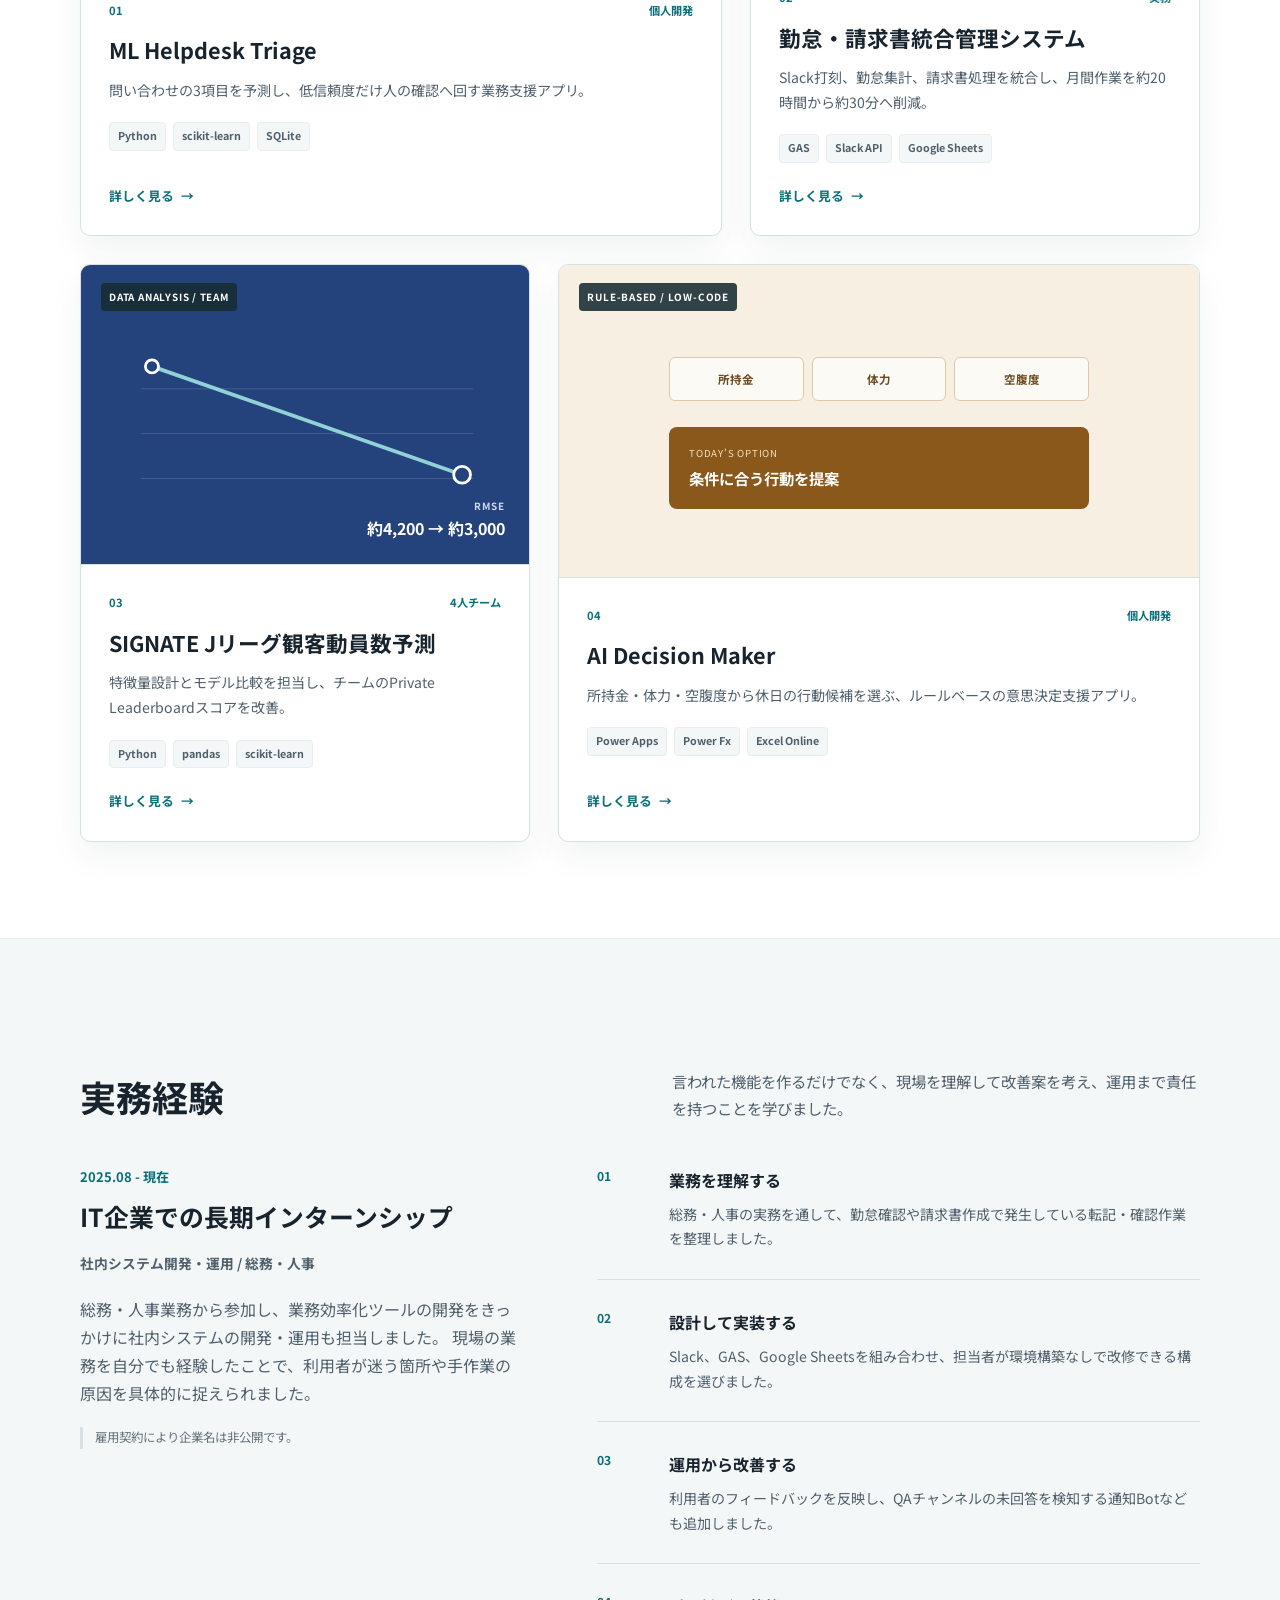
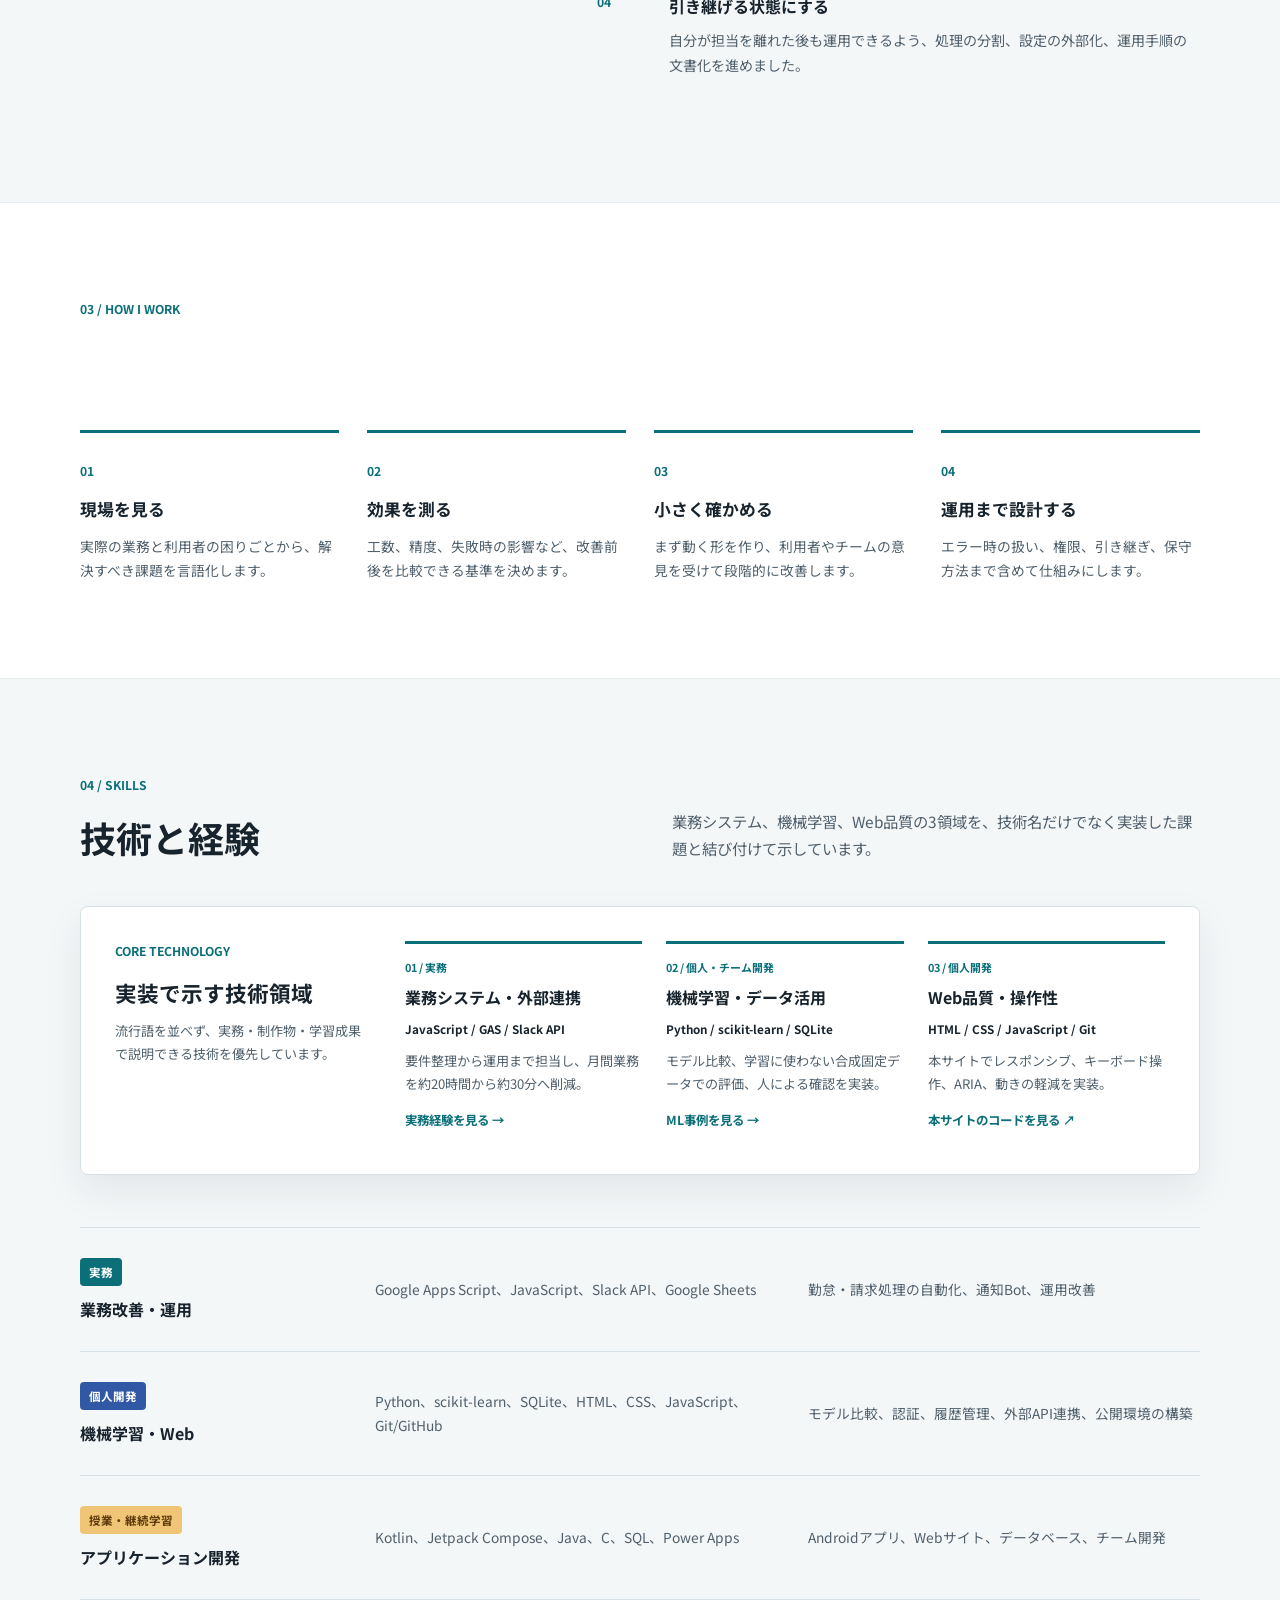
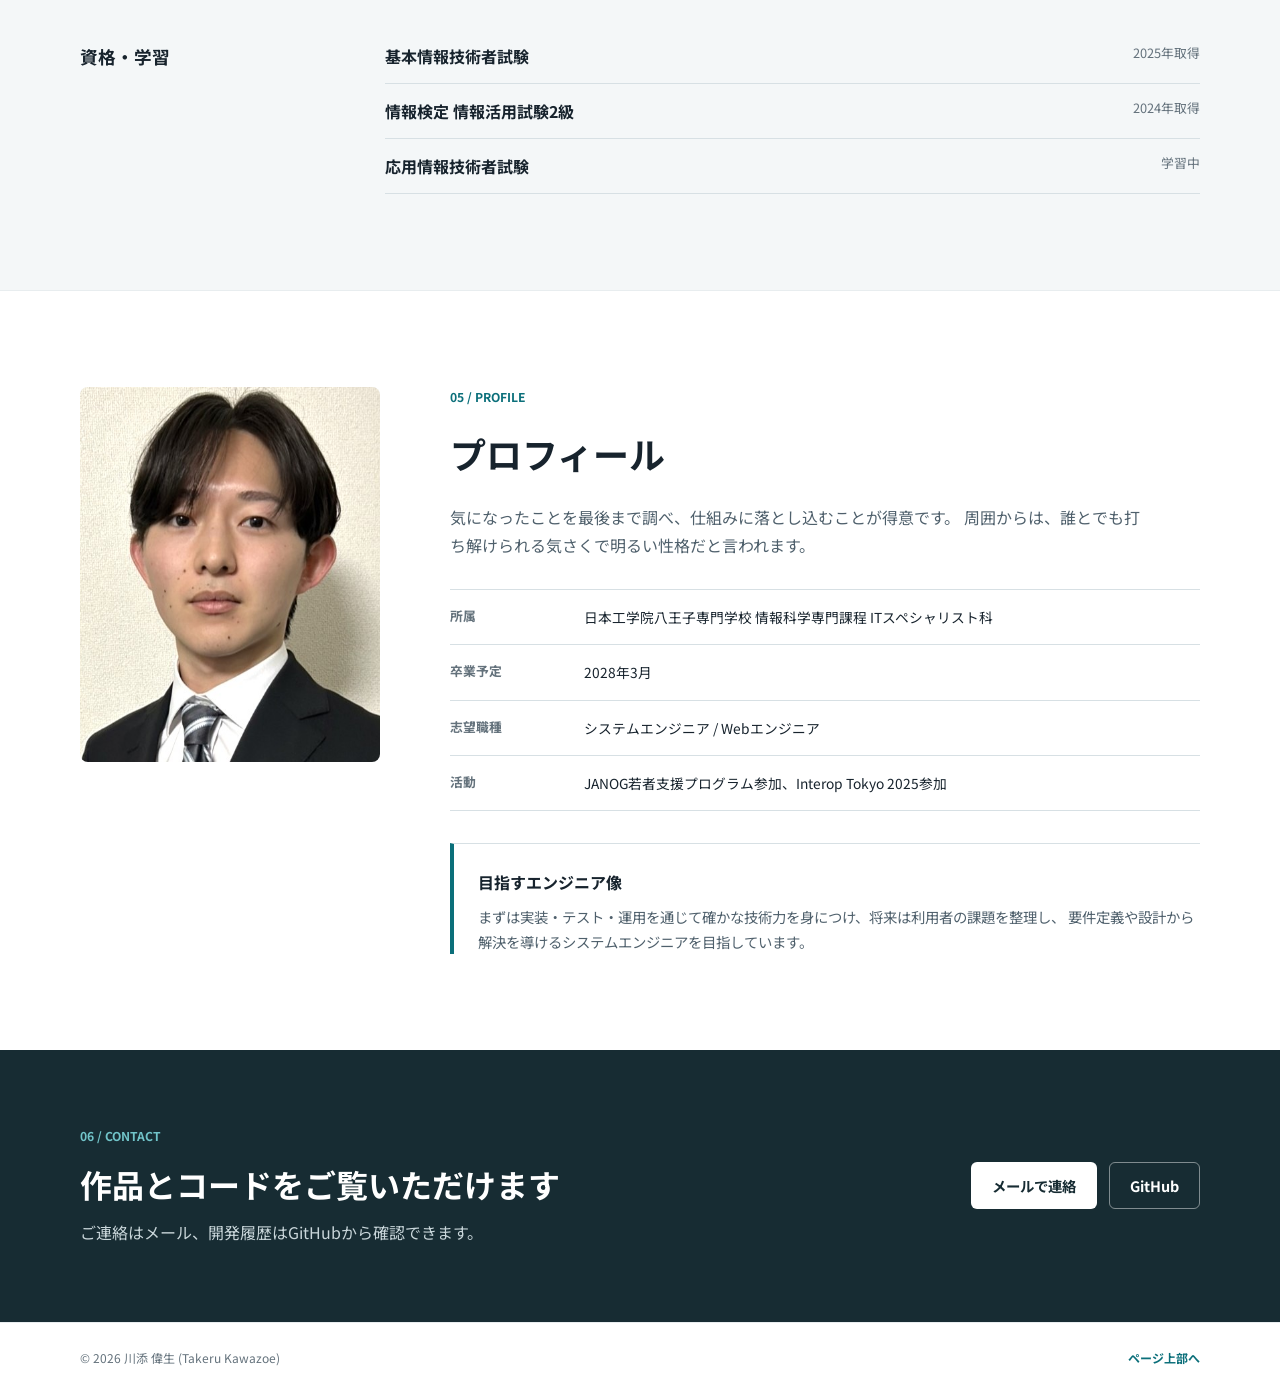
==== commit 129295cc: "feat: 制作物一覧と図形ヒーローを再設計" ====
--- a/index.html
+++ b/index.html
@@ -12,7 +12,7 @@
     <meta name="twitter:card" content="summary_large_image">
     <title>川添 偉生 | ITエンジニア ポートフォリオ</title>
     <script>document.documentElement.classList.add("js");</script>
-    <link rel="stylesheet" href="./style.css?v=13">
+    <link rel="stylesheet" href="./style.css?v=15">
     <link href="https://fonts.googleapis.com/css2?family=Noto+Sans+JP:wght@400;500;700&display=swap" rel="stylesheet">
 </head>
 <body class="career-page">
@@ -41,62 +41,61 @@
 
     <main id="main-content">
         <section id="home" class="intro-section" aria-labelledby="intro-title">
+            <div class="hero-geometry" aria-hidden="true">
+                <svg viewBox="0 0 720 620" focusable="false">
+                    <circle class="geometry-orbit geometry-orbit-outer" cx="370" cy="310" r="250"></circle>
+                    <circle class="geometry-orbit geometry-orbit-inner" cx="370" cy="310" r="166"></circle>
+                    <path class="geometry-route" pathLength="1" d="M116 404 C196 488 274 432 318 336 C361 244 438 184 598 218"></path>
+                    <g class="geometry-node geometry-node-one">
+                        <circle cx="116" cy="404" r="34"></circle>
+                        <circle cx="116" cy="404" r="8"></circle>
+                    </g>
+                    <g class="geometry-node geometry-node-two">
+                        <rect x="282" y="300" width="72" height="72" rx="12"></rect>
+                        <rect x="307" y="325" width="22" height="22" rx="4"></rect>
+                    </g>
+                    <g class="geometry-node geometry-node-three">
+                        <polygon points="470,156 514,200 470,244 426,200"></polygon>
+                        <circle cx="470" cy="200" r="9"></circle>
+                    </g>
+                    <g class="geometry-node geometry-node-four">
+                        <circle cx="598" cy="218" r="48"></circle>
+                        <circle cx="598" cy="218" r="29"></circle>
+                        <circle cx="598" cy="218" r="8"></circle>
+                    </g>
+                    <g class="geometry-fragments">
+                        <rect x="566" y="430" width="14" height="14" rx="3"></rect>
+                        <circle cx="224" cy="166" r="7"></circle>
+                        <path d="M234 506 L250 478 L266 506 Z"></path>
+                    </g>
+                </svg>
+            </div>
             <div class="page-shell">
                 <div class="intro-stage">
                     <div class="intro-copy">
                         <p class="eyebrow">就職活動ポートフォリオ / 2028年卒</p>
-                        <h1 id="intro-title">川添 偉生</h1>
-                        <p class="intro-statement">業務課題を、<br>使われ続ける仕組みに変える。</p>
+                        <p class="intro-name">川添 偉生</p>
+                        <h1 id="intro-title">人の声から、<br>使われ続ける仕組みへ。</h1>
                         <p class="intro-description">
-                            日本工学院八王子専門学校 ITスペシャリスト科3年。
-                            実務のJavaScriptと個人開発のPythonで、課題整理から運用改善まで取り組んでいます。
+                            <span class="intro-school">日本工学院八王子専門学校 ITスペシャリスト科3年。</span>
+                            <span>Python・JavaScriptを使い、課題整理から実装・テスト・運用改善まで取り組む、システム・Webエンジニア志望です。</span>
                         </p>
+                        <p class="intro-method"><span>LISTEN</span><i></i><span>DEFINE</span><i></i><span>BUILD</span><i></i><span>IMPROVE</span></p>
                         <div class="button-row" aria-label="主要リンク">
-                            <a class="button button-primary" href="./projects/ml-helpdesk/">ML Helpdeskの詳細を見る</a>
+                            <a class="button button-primary" href="#projects">制作物を見る</a>
                             <a class="button button-secondary" href="https://github.com/TakeruKawazoe" target="_blank" rel="noopener noreferrer" aria-label="GitHub（新しいタブで開く）">GitHub</a>
                         </div>
                     </div>
-
-                    <aside class="hero-case" aria-labelledby="hero-case-title">
-                        <div class="hero-case-heading">
-                            <p>FEATURED PROJECT</p>
-                            <span><i aria-hidden="true"></i> HUMAN-IN-THE-LOOP</span>
-                        </div>
-                        <h2 id="hero-case-title">ML Helpdesk Triage</h2>
-                        <p class="hero-case-lead">低信頼度の予測は自動確定せず、人が確認できる業務フローとして設計。</p>
-                        <ol class="hero-flow">
-                            <li>
-                                <span>01</span>
-                                <p><strong>問い合わせ受付</strong><small>自由記述の相談内容を入力</small></p>
-                            </li>
-                            <li>
-                                <span>02</span>
-                                <p><strong>3項目をML予測</strong><small>カテゴリ・優先度・担当部署</small></p>
-                            </li>
-                            <li>
-                                <span>03</span>
-                                <p><strong>低信頼度のみ人が確認</strong><small>誤判定の影響を抑える設計</small></p>
-                            </li>
-                        </ol>
-                        <div class="hero-case-footer">
-                            <ul aria-label="使用技術">
-                                <li>Python</li>
-                                <li>scikit-learn</li>
-                                <li>SQLite</li>
-                            </ul>
-                            <a href="https://ml-helpdesk-triage-demo.onrender.com/" target="_blank" rel="noopener noreferrer" aria-label="ML Helpdesk Triageの公開デモ（新しいタブで開く）">公開デモ <span aria-hidden="true">↗</span></a>
-                        </div>
-                    </aside>
                 </div>
 
                 <dl class="proof-strip" aria-label="実績サマリー">
                     <div>
-                        <dt><span class="count-value" data-count-to="20">20</span>時間 <span>→</span> <span class="count-value" data-count-to="30">30</span>分</dt>
+                        <dt>約<span class="count-value" data-count-to="20">20</span>時間 <span>→</span> 約<span class="count-value" data-count-to="30">30</span>分</dt>
                         <dd>月間業務工数を削減</dd>
                     </div>
                     <div>
-                        <dt>要件整理 <span>→</span> 運用</dt>
-                        <dd>社内システムを一貫して担当</dd>
+                        <dt>ML Helpdesk Triage</dt>
+                        <dd>Python・機械学習の代表作</dd>
                     </div>
                     <div>
                         <dt>基本情報技術者</dt>
@@ -110,133 +109,81 @@
             <div class="page-shell">
                 <header class="section-heading">
                     <p class="section-index">01 / SELECTED WORK</p>
-                    <h2 id="projects-title">代表プロジェクト</h2>
-                    <p>実務と個人開発の中から、課題の発見、実装、運用改善まで説明できる取り組みを掲載しています。</p>
+                    <h2 id="projects-title">制作物</h2>
+                    <p>概要を比較し、気になった制作物を選ぶと、課題・設計・成果の詳細を確認できます。</p>
                 </header>
 
-                <div class="project-list">
-                    <article class="project-story project-story-ml">
-                        <div class="project-copy">
-                            <div class="project-meta">
-                                <span class="project-type project-type-personal">個人開発</span>
-                                <span>教師あり機械学習</span>
-                            </div>
-                            <h3 class="ml-project-title">ML Helpdesk Triage</h3>
-                            <p class="project-lead">
-                                社内問い合わせ文からカテゴリ・優先度・担当部署を予測し、低信頼度の結果だけを人の確認へ回す業務支援アプリです。
-                                認証、履歴、修正フィードバック、Notion・Slack連携まで実装しました。
-                            </p>
-                            <ul class="project-points">
-                                <li>TF-IDFと分類モデルを比較し、3項目を個別に予測</li>
-                                <li>誤判定の影響を抑える「要確認」判定を導入</li>
-                                <li>安全な公開デモでは外部連携と管理機能を無効化</li>
-                            </ul>
-                            <div class="tag-list" aria-label="使用技術">
-                                <span>Python</span>
-                                <span>scikit-learn</span>
-                                <span>SQLite</span>
-                                <span>Notion API</span>
-                                <span>Slack API</span>
-                            </div>
-                            <div class="project-actions">
-                                <a class="text-link" href="./projects/ml-helpdesk/">事例を詳しく見る <span aria-hidden="true">→</span></a>
-                                <a class="text-link" href="https://ml-helpdesk-triage-demo.onrender.com/" target="_blank" rel="noopener noreferrer" aria-label="公開デモ（新しいタブで開く）">公開デモ <span aria-hidden="true">↗</span></a>
-                                <a class="text-link" href="https://github.com/TakeruKawazoe/ml-helpdesk-triage" target="_blank" rel="noopener noreferrer" aria-label="ML Helpdesk TriageのGitHub（新しいタブで開く）">GitHub <span aria-hidden="true">↗</span></a>
-                            </div>
-                            <p class="demo-note">停止後の初回起動には約1分かかります。公開デモの入力内容は再起動時に消去されます。</p>
-                        </div>
-                        <a class="product-preview" href="./projects/ml-helpdesk/" aria-label="ML Helpdesk Triageの詳細ページを見る">
-                            <img class="ml-project-image" src="./images/ml-helpdesk-dashboard.png" width="1440" height="1800" loading="lazy" decoding="async" alt="ML Helpdesk Triageの予測履歴画面">
-                            <span>認証・履歴・人による確認を備えたWebアプリ</span>
+                <div class="works-grid">
+                    <article class="work-card work-card-wide">
+                        <a href="./projects/ml-helpdesk/" aria-label="ML Helpdesk Triageの詳細を見る">
+                            <div class="work-cover work-cover-image">
+                                <img class="ml-project-image" src="./images/ml-helpdesk-dashboard.png" width="1440" height="1800" loading="lazy" decoding="async" alt="ML Helpdesk Triageの予測履歴画面">
+                                <span class="work-cover-label">MACHINE LEARNING / WEB APP</span>
+                            </div>
+                            <div class="work-card-body">
+                                <div class="work-card-topline"><span>01</span><span>個人開発</span></div>
+                                <h3 class="ml-project-title">ML Helpdesk Triage</h3>
+                                <p>問い合わせの3項目を予測し、低信頼度だけ人の確認へ回す業務支援アプリ。</p>
+                                <ul class="work-tags" aria-label="使用技術"><li>Python</li><li>scikit-learn</li><li>SQLite</li></ul>
+                                <span class="work-card-link">詳しく見る <i aria-hidden="true">→</i></span>
+                            </div>
                         </a>
                     </article>
 
-                    <article class="project-story project-story-impact">
-                        <div class="project-copy">
-                            <div class="project-meta">
-                                <span class="project-type">実務</span>
-                                <span>社内業務改善</span>
-                            </div>
-                            <h3>勤怠・請求書統合管理システム</h3>
-                            <p class="project-lead">
-                                手作業で分散していた勤怠確認と請求処理を、Slack・Google Apps Script・Google Sheetsで統合しました。
-                                業務の整理から実装、テスト、運用改善、引き継ぎ資料の整備まで担当しています。
-                            </p>
-                            <ul class="project-points">
-                                <li>月間約20時間の作業を約30分へ削減</li>
-                                <li>ブラウザ上で改修できるGASを採用し、引き継ぎやすさを確保</li>
-                                <li>利用者のフィードバックを反映しながら継続改善</li>
-                            </ul>
-                            <div class="tag-list" aria-label="使用技術">
-                                <span>Google Apps Script</span>
-                                <span>JavaScript</span>
-                                <span>Slack API</span>
-                                <span>Google Sheets</span>
-                            </div>
-                            <p class="confidential-note">守秘義務に配慮し、社名・画面・内部情報は非公開としています。</p>
-                        </div>
-                        <figure class="impact-figure" aria-label="月間業務工数を約20時間から約30分へ削減">
-                            <figcaption>月間業務工数</figcaption>
-                            <div class="impact-values">
-                                <div>
-                                    <small>改善前</small>
-                                    <strong>約20<span>時間</span></strong>
-                                </div>
-                                <span class="impact-arrow" aria-hidden="true">→</span>
-                                <div class="impact-after">
-                                    <small>改善後</small>
-                                    <strong>約30<span>分</span></strong>
-                                </div>
-                            </div>
-                            <p>転記・確認・集計を一つの業務フローへ統合</p>
-                        </figure>
+                    <article class="work-card">
+                        <a href="./projects/internship-system/" aria-label="勤怠・請求書統合管理システムの詳細を見る">
+                            <div class="work-cover work-cover-system" aria-hidden="true">
+                                <span class="work-cover-label">WORKFLOW / OPERATIONS</span>
+                                <div class="mini-system-flow"><b>Slack</b><i>→</i><b>GAS</b><i>→</i><b>Sheets</b></div>
+                                <strong><span>約20h</span><i>→</i><span>約30m</span></strong>
+                            </div>
+                            <div class="work-card-body">
+                                <div class="work-card-topline"><span>02</span><span>実務</span></div>
+                                <h3>勤怠・請求書統合管理システム</h3>
+                                <p>Slack打刻、勤怠集計、請求書処理を統合し、月間作業を約20時間から約30分へ削減。</p>
+                                <ul class="work-tags" aria-label="使用技術"><li>GAS</li><li>Slack API</li><li>Google Sheets</li></ul>
+                                <span class="work-card-link">詳しく見る <i aria-hidden="true">→</i></span>
+                            </div>
+                        </a>
                     </article>
 
-                    <div class="compact-project-grid">
-                        <article class="compact-project">
-                            <div class="project-meta">
-                                <span class="project-type project-type-team">チーム開発</span>
-                                <span>データ分析</span>
-                            </div>
-                            <h3>SIGNATE Jリーグ観客動員数予測</h3>
-                            <p>
-                                4人チームのリーダーとして、Notionデータベースで担当、必要日数、進行状況を管理しました。
-                                チーム・スタジアム別の過去平均は学習データだけで算出してデータリークを防ぎ、天候・曜日の特徴量とRandom Forestなどを同じ条件で比較しました。
-                            </p>
-                            <div class="process-visual" aria-label="仮説、特徴量作成、モデル比較、本番提出の4工程">
-                                <span>仮説</span><span>特徴量</span><span>比較</span><span>提出</span>
-                            </div>
-                            <p class="project-result">本番提出のPrivate LeaderboardでRMSEを約<span class="count-value" data-count-to="4200" data-count-format="comma">4,200</span>から約<span class="count-value" data-count-to="3000" data-count-format="comma">3,000</span>へ改善</p>
-                            <div class="tag-list" aria-label="使用技術">
-                                <span>Python</span>
-                                <span>pandas</span>
-                                <span>scikit-learn</span>
-                                <span>Notion</span>
-                            </div>
-                        </article>
-
-                        <article class="compact-project">
-                            <div class="project-meta">
-                                <span class="project-type project-type-lowcode">個人開発</span>
-                                <span>ローコード</span>
-                            </div>
-                            <h3>AI Decision Maker</h3>
-                            <p>
-                                所持金・体力・空腹度から休日の行動候補を提案する意思決定支援アプリです。
-                                Excel Onlineと接続し、利用者が候補を追加・編集・削除できる運用画面まで設計しました。
-                            </p>
-                            <div class="crud-visual" aria-label="作成、参照、更新、削除のCRUD機能">
-                                <span>Create</span><span>Read</span><span>Update</span><span>Delete</span>
-                            </div>
-                            <p class="project-result">要件整理、データ設計、実装、デバッグを一人で完結</p>
-                            <div class="tag-list" aria-label="使用技術">
-                                <span>Power Apps</span>
-                                <span>Excel Online</span>
-                                <span>Power Fx</span>
-                                <span>UI/UX</span>
-                            </div>
-                        </article>
-                    </div>
+                    <article class="work-card">
+                        <a href="./projects/signate-jleague/" aria-label="SIGNATE Jリーグ観客動員数予測の詳細を見る">
+                            <div class="work-cover work-cover-chart" aria-hidden="true">
+                                <span class="work-cover-label">DATA ANALYSIS / TEAM</span>
+                                <svg viewBox="0 0 420 210" focusable="false">
+                                    <path d="M34 166 H390 M34 118 H390 M34 70 H390"></path>
+                                    <polyline points="46,46 378,162"></polyline>
+                                    <circle cx="46" cy="46" r="7"></circle><circle cx="378" cy="162" r="9"></circle>
+                                </svg>
+                                <div class="chart-value"><span>RMSE</span><strong>約4,200 → 約3,000</strong></div>
+                            </div>
+                            <div class="work-card-body">
+                                <div class="work-card-topline"><span>03</span><span>4人チーム</span></div>
+                                <h3>SIGNATE Jリーグ観客動員数予測</h3>
+                                <p>特徴量設計とモデル比較を担当し、チームのPrivate Leaderboardスコアを改善。</p>
+                                <ul class="work-tags" aria-label="使用技術"><li>Python</li><li>pandas</li><li>scikit-learn</li></ul>
+                                <span class="work-card-link">詳しく見る <i aria-hidden="true">→</i></span>
+                            </div>
+                        </a>
+                    </article>
+
+                    <article class="work-card work-card-wide">
+                        <a href="./projects/ai-decision-maker/" aria-label="AI Decision Makerの詳細を見る">
+                            <div class="work-cover work-cover-decision" aria-hidden="true">
+                                <span class="work-cover-label">RULE-BASED / LOW-CODE</span>
+                                <div class="decision-inputs"><span>所持金</span><span>体力</span><span>空腹度</span></div>
+                                <div class="decision-result"><small>TODAY'S OPTION</small><strong>条件に合う行動を提案</strong></div>
+                            </div>
+                            <div class="work-card-body">
+                                <div class="work-card-topline"><span>04</span><span>個人開発</span></div>
+                                <h3>AI Decision Maker</h3>
+                                <p>所持金・体力・空腹度から休日の行動候補を選ぶ、ルールベースの意思決定支援アプリ。</p>
+                                <ul class="work-tags" aria-label="使用技術"><li>Power Apps</li><li>Power Fx</li><li>Excel Online</li></ul>
+                                <span class="work-card-link">詳しく見る <i aria-hidden="true">→</i></span>
+                            </div>
+                        </a>
+                    </article>
                 </div>
             </div>
         </section>
@@ -468,7 +415,7 @@
         </div>
     </footer>
 
-    <script src="./motion.js?v=2"></script>
+    <script src="./motion.js?v=3"></script>
     <script src="./script.js?v=4"></script>
 </body>
 </html>
--- a/style.css
+++ b/style.css
@@ -300,222 +300,205 @@
     line-height: 2;
 }
 
-.hero-case {
+.intro-section {
     position: relative;
-    min-width: 0;
+    min-height: calc(100svh - 72px);
     overflow: hidden;
-    padding: 28px;
-    color: #ffffff;
-    background: var(--bg-strong);
-    border: 1px solid rgba(255, 255, 255, 0.12);
-    border-radius: 12px;
-    box-shadow: 0 24px 58px rgba(23, 44, 51, 0.2);
-}
-
-.hero-case::after {
-    position: absolute;
-    right: -44px;
-    bottom: -68px;
-    width: 190px;
-    height: 190px;
-    border: 1px solid rgba(113, 196, 201, 0.16);
-    border-radius: 50%;
-    box-shadow: 0 0 0 28px rgba(113, 196, 201, 0.05), 0 0 0 56px rgba(113, 196, 201, 0.03);
-    content: "";
-    pointer-events: none;
-}
-
-.hero-case-heading,
-.hero-case-footer {
+    padding: 76px 0 42px;
+    background: #f8fbfb;
+}
+
+.intro-section .page-shell {
     position: relative;
     z-index: 1;
+}
+
+.intro-stage {
+    display: block;
+    min-height: 470px;
+    padding: 48px 0 42px;
+}
+
+.intro-copy {
+    position: relative;
+    z-index: 2;
+    max-width: 650px;
+}
+
+.intro-name {
+    margin-bottom: 14px;
+    color: var(--text-secondary);
+    font-size: 1rem;
+    font-weight: 700;
+}
+
+.intro-copy h1 {
+    max-width: 700px;
+    margin-bottom: 28px;
+    color: var(--text-color);
+    font-size: clamp(3.4rem, 5.8vw, 5.4rem);
+    font-weight: 700;
+    letter-spacing: -0.055em;
+    line-height: 1.18;
+}
+
+.intro-description {
+    max-width: 610px;
+    font-size: 1rem;
+    line-height: 1.95;
+}
+
+.intro-description span {
+    display: block;
+}
+
+.intro-method {
     display: flex;
+    max-width: 560px;
     align-items: center;
-    justify-content: space-between;
-    gap: 16px;
-}
-
-.hero-case-heading {
-    margin-bottom: 18px;
-    padding-bottom: 14px;
-    border-bottom: 1px solid rgba(255, 255, 255, 0.14);
-}
-
-.hero-case-heading p,
-.hero-case-heading span {
-    color: #b9c9ce;
-    font-size: 0.64rem;
-    font-style: normal;
-    font-weight: 700;
-    letter-spacing: 0.08em;
-}
-
-.hero-case-heading span {
-    display: inline-flex;
-    align-items: center;
-    gap: 7px;
-}
-
-.hero-case-heading i {
-    width: 7px;
-    height: 7px;
-    background: #71c4c9;
-    border-radius: 50%;
-}
-
-.hero-case h2 {
-    position: relative;
-    z-index: 1;
-    margin-bottom: 8px;
-    font-size: 1.55rem;
-    line-height: 1.4;
-}
-
-.hero-case-lead {
-    position: relative;
-    z-index: 1;
-    color: #c9d6da;
-    font-size: 0.82rem;
-    line-height: 1.7;
-}
-
-.hero-flow {
-    position: relative;
-    z-index: 1;
-    display: grid;
-    gap: 13px;
-    margin: 24px 0;
-    list-style: none;
-}
-
-.hero-flow::before {
+    gap: 10px;
+    margin-top: 24px;
+    color: var(--primary-color);
+    font-size: 0.67rem;
+    font-weight: 700;
+    letter-spacing: 0.09em;
+}
+
+.intro-method i {
+    width: 26px;
+    height: 1px;
+    background: var(--border-color);
+}
+
+.hero-geometry {
+    --geometry-opacity: 1;
     position: absolute;
-    top: 18px;
-    bottom: 18px;
-    left: 17px;
-    width: 1px;
-    background: rgba(113, 196, 201, 0.45);
-    content: "";
-    transform-origin: top;
-}
-
-.hero-flow li {
-    position: relative;
-    display: grid;
-    grid-template-columns: 35px minmax(0, 1fr);
-    gap: 14px;
-    align-items: center;
-}
-
-.hero-flow li > span {
-    position: relative;
-    z-index: 1;
-    display: grid;
-    width: 35px;
-    height: 35px;
-    place-items: center;
-    color: #172c33;
-    background: #a4d9dc;
-    border: 4px solid var(--bg-strong);
-    border-radius: 50%;
-    font-size: 0.62rem;
-    font-weight: 700;
-}
-
-.hero-flow strong,
-.hero-flow small {
+    top: 38px;
+    right: max(12px, calc((100vw - 1260px) / 2));
+    width: min(54vw, 720px);
+    color: var(--primary-color);
+    opacity: var(--geometry-opacity);
+    pointer-events: none;
+}
+
+.hero-geometry svg {
     display: block;
-}
-
-.hero-flow strong {
-    font-size: 0.85rem;
-}
-
-.hero-flow small {
-    color: #9eb0b6;
-    font-size: 0.71rem;
-}
-
-.hero-case-footer {
-    align-items: flex-end;
-}
-
-.hero-case-footer ul {
-    display: flex;
-    flex-wrap: wrap;
-    gap: 6px;
-    list-style: none;
-}
-
-.hero-case-footer li {
-    padding: 3px 7px;
-    color: #dce8ea;
-    background: rgba(255, 255, 255, 0.08);
-    border: 1px solid rgba(255, 255, 255, 0.12);
-    border-radius: 4px;
-    font-size: 0.64rem;
-}
-
-.hero-case-footer a {
-    flex: 0 0 auto;
-    min-height: 44px;
-    padding: 10px 0 8px 12px;
-    color: #8ed3d7;
-    font-size: 0.77rem;
-    font-weight: 700;
-    text-decoration: none;
-}
-
-.hero-case-footer a:hover,
-.hero-case-footer a:focus-visible {
-    color: #ffffff;
-    text-decoration: underline;
-    text-underline-offset: 4px;
-}
-
-@keyframes hero-flow-line {
-    from { transform: scaleY(0); }
-    to { transform: scaleY(1); }
-}
-
-@keyframes hero-flow-step {
+    width: 100%;
+    height: auto;
+    overflow: visible;
+}
+
+.geometry-orbit,
+.geometry-route,
+.geometry-node > * {
+    vector-effect: non-scaling-stroke;
+}
+
+.geometry-orbit {
+    fill: none;
+    stroke: #cfe1e3;
+    stroke-width: 1;
+}
+
+.geometry-orbit-inner {
+    stroke-dasharray: 5 10;
+}
+
+.geometry-route {
+    fill: none;
+    stroke: var(--primary-color);
+    stroke-linecap: round;
+    stroke-width: 3;
+}
+
+.geometry-node {
+    fill: #f8fbfb;
+    stroke: var(--primary-color);
+    stroke-width: 2;
+    transform-box: fill-box;
+    transform-origin: center;
+}
+
+.geometry-node > :last-child {
+    fill: var(--primary-color);
+}
+
+.geometry-node-three {
+    color: var(--secondary-color);
+    stroke: currentColor;
+}
+
+.geometry-node-three > :last-child {
+    fill: currentColor;
+}
+
+.geometry-node-four {
+    color: var(--amber-color);
+    stroke: currentColor;
+}
+
+.geometry-node-four > :last-child {
+    fill: currentColor;
+}
+
+.geometry-fragments {
+    fill: none;
+    stroke: #9bb9bd;
+    stroke-width: 2;
+}
+
+@keyframes geometry-draw {
+    from { stroke-dashoffset: 1; }
+    to { stroke-dashoffset: 0; }
+}
+
+@keyframes geometry-pop {
     from {
         opacity: 0;
-        transform: translateX(-10px);
+        transform: scale(0.72) rotate(-12deg);
     }
     to {
         opacity: 1;
-        transform: translateX(0);
-    }
-}
-
-.motion-ready .hero-case .hero-flow::before {
-    transform: scaleY(0);
-}
-
-.motion-ready .hero-case .hero-flow li {
+        transform: scale(1) rotate(0);
+    }
+}
+
+@keyframes geometry-fragments-in {
+    from {
+        opacity: 0;
+        transform: translateY(14px);
+    }
+    to {
+        opacity: 1;
+        transform: translateY(0);
+    }
+}
+
+.motion-ready .hero-geometry .geometry-route {
+    stroke-dasharray: 1;
+    stroke-dashoffset: 1;
+}
+
+.motion-ready .hero-geometry .geometry-node,
+.motion-ready .hero-geometry .geometry-fragments {
     opacity: 0;
-    transform: translateX(-10px);
-}
-
-.motion-ready .hero-case.is-visible .hero-flow::before {
-    animation: hero-flow-line 720ms ease 340ms forwards;
-}
-
-.motion-ready .hero-case.is-visible .hero-flow li {
-    animation: hero-flow-step 440ms ease forwards;
-}
-
-.motion-ready .hero-case.is-visible .hero-flow li:nth-child(1) {
-    animation-delay: 280ms;
-}
-
-.motion-ready .hero-case.is-visible .hero-flow li:nth-child(2) {
-    animation-delay: 560ms;
-}
-
-.motion-ready .hero-case.is-visible .hero-flow li:nth-child(3) {
-    animation-delay: 840ms;
+}
+
+.motion-ready .hero-geometry.is-visible .geometry-route {
+    animation: geometry-draw 1050ms cubic-bezier(0.65, 0, 0.35, 1) 180ms forwards;
+}
+
+.motion-ready .hero-geometry.is-visible .geometry-node {
+    animation: geometry-pop 480ms cubic-bezier(0.22, 1, 0.36, 1) forwards;
+}
+
+.motion-ready .hero-geometry.is-visible .geometry-node-one { animation-delay: 240ms; }
+.motion-ready .hero-geometry.is-visible .geometry-node-two { animation-delay: 500ms; }
+.motion-ready .hero-geometry.is-visible .geometry-node-three { animation-delay: 760ms; }
+.motion-ready .hero-geometry.is-visible .geometry-node-four { animation-delay: 1020ms; }
+
+.motion-ready .hero-geometry.is-visible .geometry-fragments {
+    animation: geometry-fragments-in 520ms ease 1180ms forwards;
 }
 
 .button-row,
@@ -638,39 +621,6 @@
     font-size: 0.96rem;
 }
 
-.project-list {
-    display: grid;
-    gap: 28px;
-}
-
-.project-story {
-    display: grid;
-    grid-template-columns: minmax(0, 1.15fr) minmax(360px, 0.85fr);
-    min-width: 0;
-    overflow: hidden;
-    background: #ffffff;
-    border: 1px solid var(--border-color);
-    border-radius: 8px;
-    box-shadow: var(--shadow-soft);
-}
-
-.project-copy {
-    min-width: 0;
-    padding: 42px;
-}
-
-.project-meta {
-    display: flex;
-    flex-wrap: wrap;
-    align-items: center;
-    gap: 10px;
-    margin-bottom: 14px;
-    color: var(--text-muted);
-    font-size: 0.76rem;
-    font-weight: 700;
-}
-
-.project-type,
 .skill-level {
     display: inline-flex;
     align-items: center;
@@ -683,60 +633,14 @@
     font-weight: 700;
 }
 
-.project-type-personal,
 .skill-level-personal {
     background: var(--secondary-color);
 }
 
-.project-type-team {
-    background: #6b4f8c;
-}
-
-.project-type-lowcode {
-    color: #613707;
-    background: #f2c777;
-}
-
-.project-copy h3,
-.compact-project h3,
 .experience-summary h3 {
     margin-bottom: 16px;
     font-size: 1.55rem;
     line-height: 1.45;
-}
-
-.project-lead {
-    color: var(--text-secondary);
-    line-height: 1.9;
-}
-
-.project-points {
-    display: grid;
-    gap: 9px;
-    margin: 24px 0;
-    padding-left: 1.2rem;
-    color: var(--text-secondary);
-    font-size: 0.9rem;
-}
-
-.project-points li::marker {
-    color: var(--primary-color);
-}
-
-.tag-list {
-    display: flex;
-    flex-wrap: wrap;
-    gap: 7px;
-}
-
-.tag-list span {
-    padding: 5px 9px;
-    color: var(--text-secondary);
-    background: var(--bg-secondary);
-    border: 1px solid var(--border-light);
-    border-radius: 4px;
-    font-size: 0.72rem;
-    font-weight: 700;
 }
 
 .confidential-note {
@@ -747,198 +651,284 @@
     font-size: 0.78rem;
 }
 
-.impact-figure {
-    display: flex;
+.count-value {
+    font-variant-numeric: tabular-nums;
+}
+
+.works-grid {
+    display: grid;
+    grid-template-columns: repeat(12, minmax(0, 1fr));
+    gap: 28px;
+}
+
+.work-card {
+    grid-column: span 5;
     min-width: 0;
-    min-height: 100%;
-    flex-direction: column;
-    justify-content: center;
-    padding: 42px;
-    background: var(--amber-soft);
-    border-left: 1px solid #ead6b8;
-}
-
-.impact-figure figcaption {
-    margin-bottom: 24px;
-    color: #74440d;
-    font-size: 0.82rem;
-    font-weight: 700;
-}
-
-.impact-values {
-    display: grid;
-    grid-template-columns: 1fr auto 1fr;
-    align-items: end;
-    gap: 14px;
-}
-
-.impact-values small {
-    display: block;
-    margin-bottom: 6px;
-    color: #785a35;
-    font-size: 0.74rem;
-}
-
-.impact-values strong {
-    color: #5b431f;
-    font-size: 2.1rem;
-    line-height: 1.25;
-}
-
-.impact-values strong span {
-    margin-left: 4px;
-    font-size: 0.8rem;
-}
-
-.impact-values .impact-after strong {
-    color: var(--amber-color);
-    font-size: 2.75rem;
-}
-
-.impact-arrow {
-    align-self: center;
-    color: var(--amber-color);
-    font-size: 1.7rem;
-    font-weight: 700;
-}
-
-.impact-figure > p {
-    margin-top: 24px;
-    color: #785a35;
-    font-size: 0.82rem;
-}
-
-.product-preview {
+}
+
+.work-card-wide {
+    grid-column: span 7;
+}
+
+.work-card > a {
+    display: grid;
+    height: 100%;
+    overflow: hidden;
+    color: var(--text-color);
+    background: #ffffff;
+    border: 1px solid var(--border-color);
+    border-radius: 10px;
+    box-shadow: 0 14px 34px rgba(23, 44, 51, 0.06);
+    text-decoration: none;
+    transition: border-color var(--transition), box-shadow var(--transition), transform var(--transition);
+}
+
+.work-card > a:hover,
+.work-card > a:focus-visible {
+    border-color: rgba(11, 111, 122, 0.55);
+    box-shadow: 0 20px 44px rgba(23, 44, 51, 0.12);
+    transform: translateY(-4px);
+}
+
+.work-cover {
+    position: relative;
+    display: grid;
+    min-height: 300px;
+    overflow: hidden;
+    place-items: center;
+    background: #eaf2f3;
+    border-bottom: 1px solid var(--border-color);
+}
+
+.work-cover-label {
+    position: absolute;
+    top: 18px;
+    left: 20px;
+    z-index: 2;
+    padding: 5px 8px;
+    color: #ffffff;
+    background: rgba(23, 44, 51, 0.88);
+    border-radius: 4px;
+    font-size: 0.62rem;
+    font-weight: 700;
+    letter-spacing: 0.08em;
+}
+
+.work-cover-image img {
+    width: 100%;
+    height: 300px;
+    object-fit: cover;
+    object-position: center 18%;
+    transition: transform 420ms ease;
+}
+
+.work-card > a:hover .work-cover-image img,
+.work-card > a:focus-visible .work-cover-image img {
+    transform: scale(1.025);
+}
+
+.work-card-body {
     display: flex;
     min-width: 0;
     flex-direction: column;
-    justify-content: center;
     padding: 28px;
+}
+
+.work-card-topline {
+    display: flex;
+    justify-content: space-between;
+    gap: 16px;
+    margin-bottom: 14px;
+    color: var(--primary-color);
+    font-size: 0.7rem;
+    font-weight: 700;
+}
+
+.work-card h3 {
+    margin-bottom: 12px;
+    font-size: 1.35rem;
+    line-height: 1.45;
+}
+
+.work-card-body > p {
     color: var(--text-secondary);
-    background: #edf3f5;
-    border-left: 1px solid var(--border-color);
-    text-decoration: none;
-}
-
-.product-preview img {
-    width: 100%;
-    aspect-ratio: 16 / 10;
-    object-fit: cover;
-    object-position: top;
-    border: 1px solid #cfdadd;
-    border-radius: 5px;
-    box-shadow: 0 14px 26px rgba(23, 44, 51, 0.12);
-    transition: transform var(--transition), box-shadow var(--transition);
-}
-
-.product-preview span {
-    margin-top: 18px;
-    font-size: 0.78rem;
-    font-weight: 700;
-}
-
-.product-preview:hover img,
-.product-preview:focus-visible img {
-    box-shadow: 0 18px 34px rgba(23, 44, 51, 0.18);
-    transform: translateY(-3px);
-}
-
-.project-actions {
+    font-size: 0.88rem;
+}
+
+.work-tags {
     display: flex;
     flex-wrap: wrap;
-    gap: 16px 22px;
-    margin-top: 24px;
-}
-
-.demo-note {
-    margin-top: 15px;
-    color: var(--text-muted);
-    font-size: 0.74rem;
-}
-
-.text-link {
-    color: var(--primary-color);
-    font-size: 0.84rem;
-    font-weight: 700;
-    text-decoration: none;
-}
-
-.text-link:hover,
-.text-link:focus-visible {
-    color: var(--primary-hover);
-    text-decoration: underline;
-    text-underline-offset: 4px;
-}
-
-.compact-project-grid {
-    display: grid;
-    grid-template-columns: repeat(2, minmax(0, 1fr));
-    gap: 28px;
-}
-
-.compact-project {
-    display: flex;
-    min-width: 0;
-    flex-direction: column;
-    padding: 34px;
-    background: #ffffff;
-    border: 1px solid var(--border-color);
-    border-radius: 8px;
-}
-
-.compact-project > p:not(.project-result) {
-    color: var(--text-secondary);
-    font-size: 0.9rem;
-}
-
-.process-visual,
-.crud-visual {
-    display: grid;
-    grid-template-columns: repeat(4, minmax(0, 1fr));
-    gap: 2px;
-    margin: 26px 0 18px;
-    background: var(--border-color);
-    border: 1px solid var(--border-color);
-}
-
-.process-visual span,
-.crud-visual span {
-    display: flex;
-    min-height: 58px;
-    align-items: center;
-    justify-content: center;
-    padding: 8px;
+    gap: 7px;
+    margin-top: 20px;
+    list-style: none;
+}
+
+.work-tags li {
+    padding: 4px 8px;
     color: var(--text-secondary);
     background: var(--bg-secondary);
+    border: 1px solid var(--border-light);
+    border-radius: 4px;
+    font-size: 0.67rem;
+    font-weight: 700;
+}
+
+.work-card-link {
+    display: inline-flex;
+    min-height: 44px;
+    align-items: flex-end;
+    align-self: flex-start;
+    gap: 7px;
+    margin-top: auto;
+    padding-top: 22px;
+    color: var(--primary-color);
+    font-size: 0.8rem;
+    font-weight: 700;
+}
+
+.work-card-link i {
+    font-style: normal;
+    transition: transform var(--transition);
+}
+
+.work-card > a:hover .work-card-link i,
+.work-card > a:focus-visible .work-card-link i {
+    transform: translate(2px, -2px);
+}
+
+.work-cover-system {
+    align-content: center;
+    gap: 26px;
+    background: var(--bg-strong);
+}
+
+.mini-system-flow {
+    display: flex;
+    align-items: center;
+    gap: 12px;
+}
+
+.mini-system-flow b {
+    padding: 9px 11px;
+    color: #ffffff;
+    border: 1px solid rgba(255, 255, 255, 0.22);
+    border-radius: 6px;
+    font-size: 0.74rem;
+}
+
+.mini-system-flow i,
+.work-cover-system > strong i {
+    color: #71c4c9;
+    font-style: normal;
+}
+
+.work-cover-system > strong {
+    display: flex;
+    align-items: center;
+    gap: 16px;
+    color: #ffffff;
+    font-size: 2.2rem;
+    line-height: 1;
+}
+
+.work-cover-system > strong span:last-child {
+    color: #8ed3d7;
+}
+
+.work-cover-chart {
+    color: #ffffff;
+    background: #24427c;
+}
+
+.work-cover-chart svg {
+    position: absolute;
+    inset: 48px 28px 34px;
+    width: calc(100% - 56px);
+    height: calc(100% - 82px);
+}
+
+.work-cover-chart svg path {
+    fill: none;
+    stroke: rgba(255, 255, 255, 0.14);
+    stroke-width: 1;
+}
+
+.work-cover-chart svg polyline {
+    fill: none;
+    stroke: #90d2d6;
+    stroke-linecap: round;
+    stroke-linejoin: round;
+    stroke-width: 4;
+}
+
+.work-cover-chart svg circle {
+    fill: #24427c;
+    stroke: #ffffff;
+    stroke-width: 3;
+}
+
+.chart-value {
+    position: absolute;
+    right: 24px;
+    bottom: 22px;
+    display: grid;
+    justify-items: end;
+}
+
+.chart-value span {
+    color: #cdd8ef;
+    font-size: 0.62rem;
+    font-weight: 700;
+    letter-spacing: 0.1em;
+}
+
+.chart-value strong {
+    font-size: 1rem;
+}
+
+.work-cover-decision {
+    align-content: center;
+    gap: 26px;
+    padding: 52px 34px 28px;
+    background: #f7efe2;
+}
+
+.decision-inputs {
+    display: grid;
+    width: min(100%, 420px);
+    grid-template-columns: repeat(3, minmax(0, 1fr));
+    gap: 8px;
+}
+
+.decision-inputs span {
+    padding: 11px 8px;
+    color: #6a4b22;
+    background: rgba(255, 255, 255, 0.68);
+    border: 1px solid #ddc8a8;
+    border-radius: 6px;
     font-size: 0.72rem;
     font-weight: 700;
-    overflow-wrap: anywhere;
-}
-
-.process-visual span:last-child {
+    text-align: center;
+}
+
+.decision-result {
+    display: grid;
+    width: min(100%, 420px);
+    gap: 3px;
+    padding: 18px 20px;
     color: #ffffff;
-    background: #6b4f8c;
-}
-
-.crud-visual span {
-    color: #4f3c19;
-    background: #fff5df;
-}
-
-.project-result {
-    margin-bottom: 22px;
-    color: var(--text-color);
-    font-size: 0.82rem;
-    font-weight: 700;
-}
-
-.count-value {
-    font-variant-numeric: tabular-nums;
-}
-
-.impact-values strong .count-value {
-    margin-left: 0;
-    font-size: inherit;
+    background: #8a581a;
+    border-radius: 8px;
+}
+
+.decision-result small {
+    color: #f5dfbd;
+    font-size: 0.6rem;
+    letter-spacing: 0.08em;
+}
+
+.decision-result strong {
+    font-size: 0.96rem;
 }
 
 .motion-ready .reveal-item {
@@ -954,8 +944,8 @@
     transform: translateY(0);
 }
 
-.compact-project .tag-list {
-    margin-top: auto;
+.motion-ready .hero-geometry.reveal-item.is-visible {
+    opacity: var(--geometry-opacity);
 }
 
 .experience-layout {
@@ -1333,29 +1323,18 @@
 @media (max-width: 980px) {
     .intro-stage {
         display: block;
-    }
-
-    .hero-case {
-        display: none;
+        min-height: 430px;
+    }
+
+    .hero-geometry {
+        --geometry-opacity: 0.28;
+        top: 78px;
+        right: -190px;
+        width: 560px;
     }
 
     .intro-statement {
         font-size: 2.9rem;
-    }
-
-    .project-story {
-        grid-template-columns: minmax(0, 1fr);
-    }
-
-    .impact-figure,
-    .product-preview {
-        min-height: 320px;
-        border-top: 1px solid var(--border-color);
-        border-left: 0;
-    }
-
-    .product-preview img {
-        max-height: 420px;
     }
 
     .experience-layout {
@@ -1440,8 +1419,21 @@
     }
 
     .intro-section {
+        min-height: auto;
         padding: 68px 0 56px;
-        background: linear-gradient(160deg, #ffffff 0%, #ffffff 66%, #eef7f7 100%);
+        background: #f8fbfb;
+    }
+
+    .intro-stage {
+        min-height: 410px;
+        padding-top: 36px;
+    }
+
+    .hero-geometry {
+        --geometry-opacity: 0.2;
+        top: 74px;
+        right: -210px;
+        width: 520px;
     }
 
     .intro-statement {
@@ -1449,13 +1441,7 @@
     }
 
     .proof-strip {
-        grid-template-columns: minmax(0, 1fr);
-        margin-top: 46px;
-    }
-
-    .proof-strip div + div {
-        border-top: 1px solid rgba(255, 255, 255, 0.16);
-        border-left: 0;
+        display: none;
     }
 
     .section-block {
@@ -1478,8 +1464,13 @@
         font-size: 1.8rem;
     }
 
-    .compact-project-grid {
+    .works-grid {
         grid-template-columns: minmax(0, 1fr);
+    }
+
+    .work-card,
+    .work-card-wide {
+        grid-column: auto;
     }
 
     .profile-layout {
@@ -1500,11 +1491,23 @@
 
 @media (max-width: 620px) {
     .intro-section {
-        padding: 50px 0 36px;
+        padding: 40px 0 30px;
+    }
+
+    .intro-copy {
+        display: flex;
+        flex-direction: column;
     }
 
     .intro-copy h1 {
-        font-size: 1rem;
+        margin-bottom: 22px;
+        font-size: 2.55rem;
+        letter-spacing: -0.045em;
+        line-height: 1.22;
+    }
+
+    .intro-name {
+        display: none;
     }
 
     .intro-statement {
@@ -1515,7 +1518,24 @@
         font-size: 0.91rem;
     }
 
+    .intro-description .intro-school {
+        display: none;
+    }
+
+    .intro-method {
+        order: 2;
+        gap: 7px;
+        margin-top: 20px;
+        font-size: 0.57rem;
+        letter-spacing: 0.05em;
+    }
+
+    .intro-method i {
+        width: 12px;
+    }
+
     .intro-copy .button-row {
+        order: 1;
         margin-top: 24px;
     }
 
@@ -1525,59 +1545,35 @@
         padding-left: 12px;
     }
 
-    .proof-strip {
-        grid-template-columns: minmax(0, 1fr);
-        margin-top: 32px;
-    }
-
-    .proof-strip div {
-        padding: 16px 18px;
-    }
-
-    .proof-strip div + div {
-        border-top: 1px solid rgba(255, 255, 255, 0.16);
-        border-left: 0;
-    }
-
-    .proof-strip dt {
-        margin-bottom: 3px;
-        font-size: 0.9rem;
-        line-height: 1.5;
-    }
-
-    .proof-strip dd {
-        display: block;
-    }
-
-    .project-copy,
-    .compact-project,
-    .impact-figure,
-    .product-preview {
-        padding: 26px 22px;
-    }
-
-    .project-copy h3,
-    .compact-project h3,
+    .work-cover,
+    .work-cover-image img {
+        min-height: 240px;
+        height: 240px;
+    }
+
+    .work-card-body {
+        padding: 24px 22px;
+    }
+
+    .work-card h3 {
+        font-size: 1.2rem;
+    }
+
+    .work-cover-system > strong {
+        font-size: 1.8rem;
+    }
+
+    .mini-system-flow {
+        gap: 7px;
+    }
+
+    .mini-system-flow b {
+        padding: 8px;
+        font-size: 0.66rem;
+    }
+
     .experience-summary h3 {
         font-size: 1.28rem;
-    }
-
-    .impact-values strong {
-        font-size: 1.55rem;
-    }
-
-    .impact-values .impact-after strong {
-        font-size: 2rem;
-    }
-
-    .project-actions {
-        align-items: flex-start;
-        flex-direction: column;
-    }
-
-    .process-visual,
-    .crud-visual {
-        grid-template-columns: repeat(2, minmax(0, 1fr));
     }
 
     .approach-grid {
@@ -1654,6 +1650,14 @@
 @media (max-width: 360px) {
     .intro-copy .button-row .button {
         flex-basis: 100%;
+    }
+
+    .intro-copy h1 {
+        font-size: 2.2rem;
+    }
+
+    .intro-method {
+        flex-wrap: wrap;
     }
 }
 
@@ -1676,11 +1680,21 @@
         transform: none;
     }
 
-    .motion-ready .hero-case .hero-flow::before,
-    .motion-ready .hero-case .hero-flow li {
+    .motion-ready .hero-geometry,
+    .motion-ready .hero-geometry .geometry-route,
+    .motion-ready .hero-geometry .geometry-node,
+    .motion-ready .hero-geometry .geometry-fragments {
         animation: none !important;
         opacity: 1;
         transform: none;
+    }
+
+    .motion-ready .hero-geometry .geometry-route {
+        stroke-dashoffset: 0;
+    }
+
+    .motion-ready .hero-geometry {
+        opacity: var(--geometry-opacity);
     }
 
     ::view-transition-old(root),
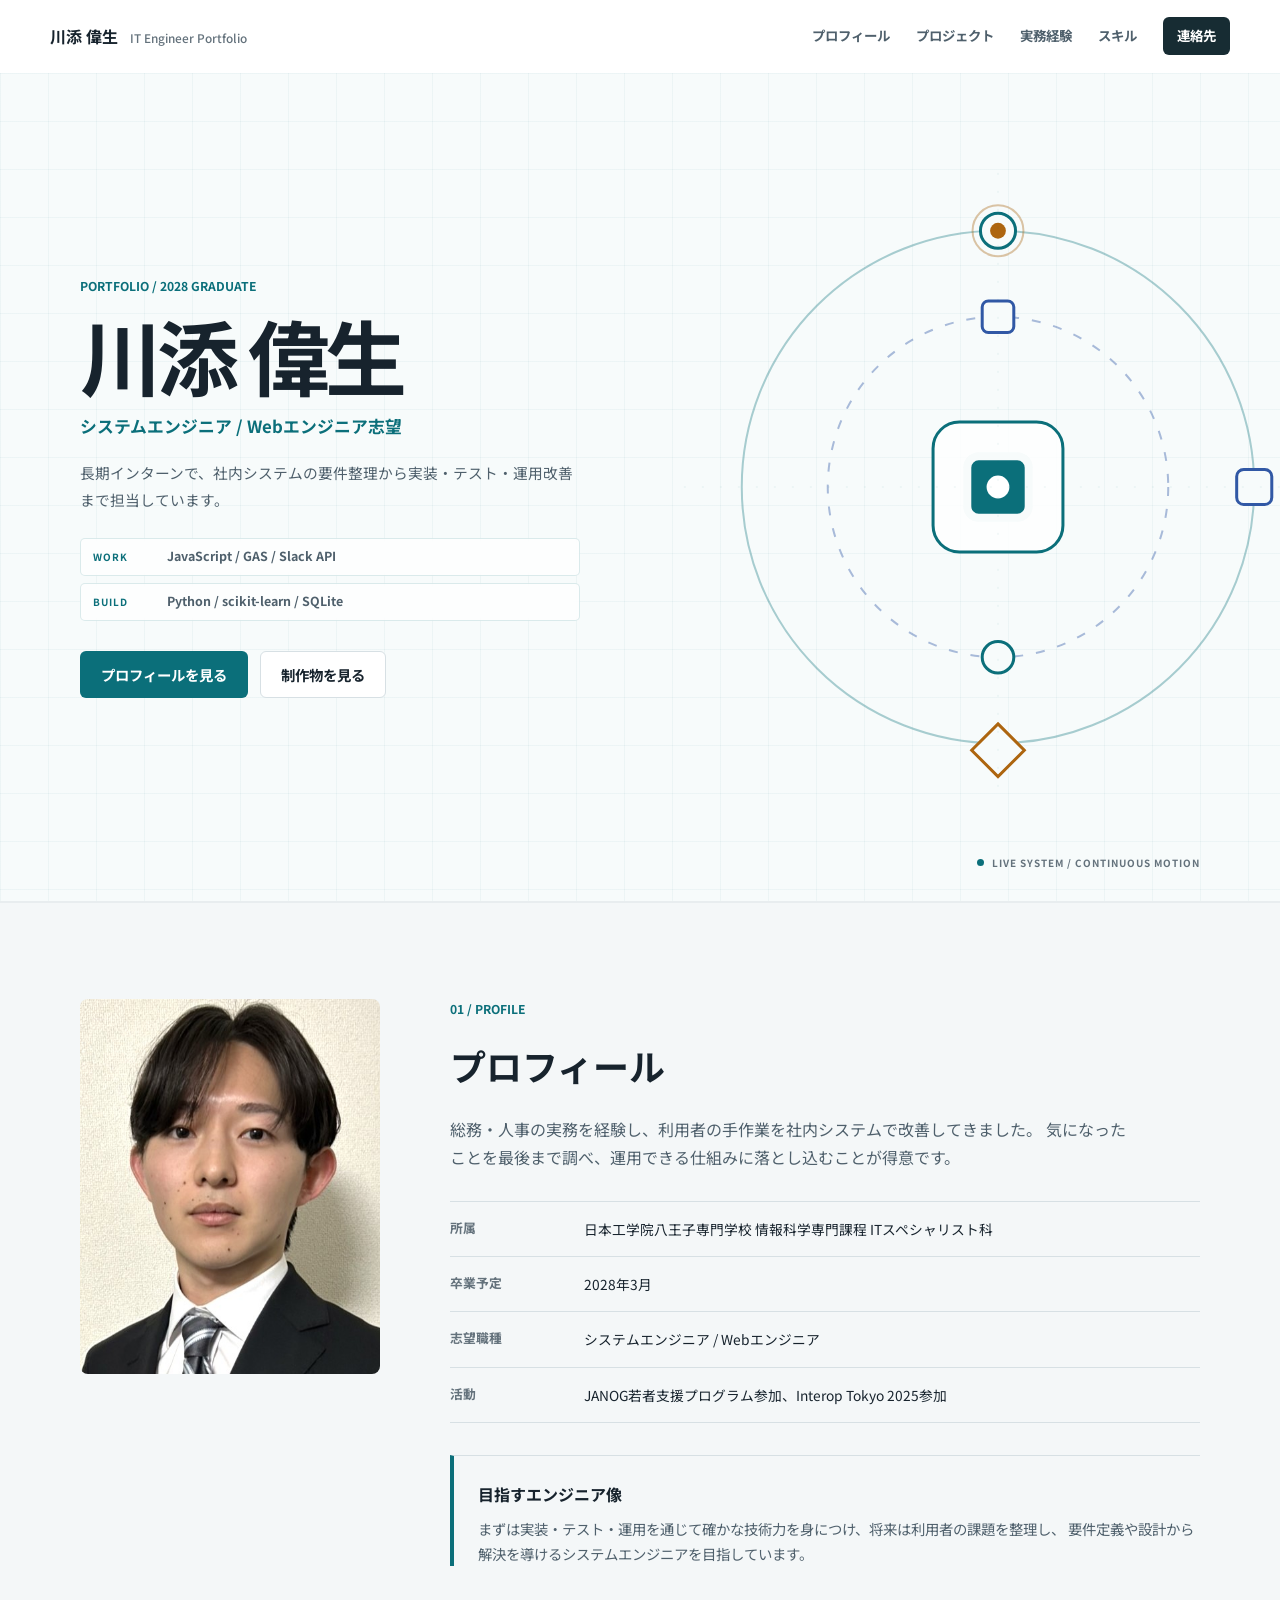
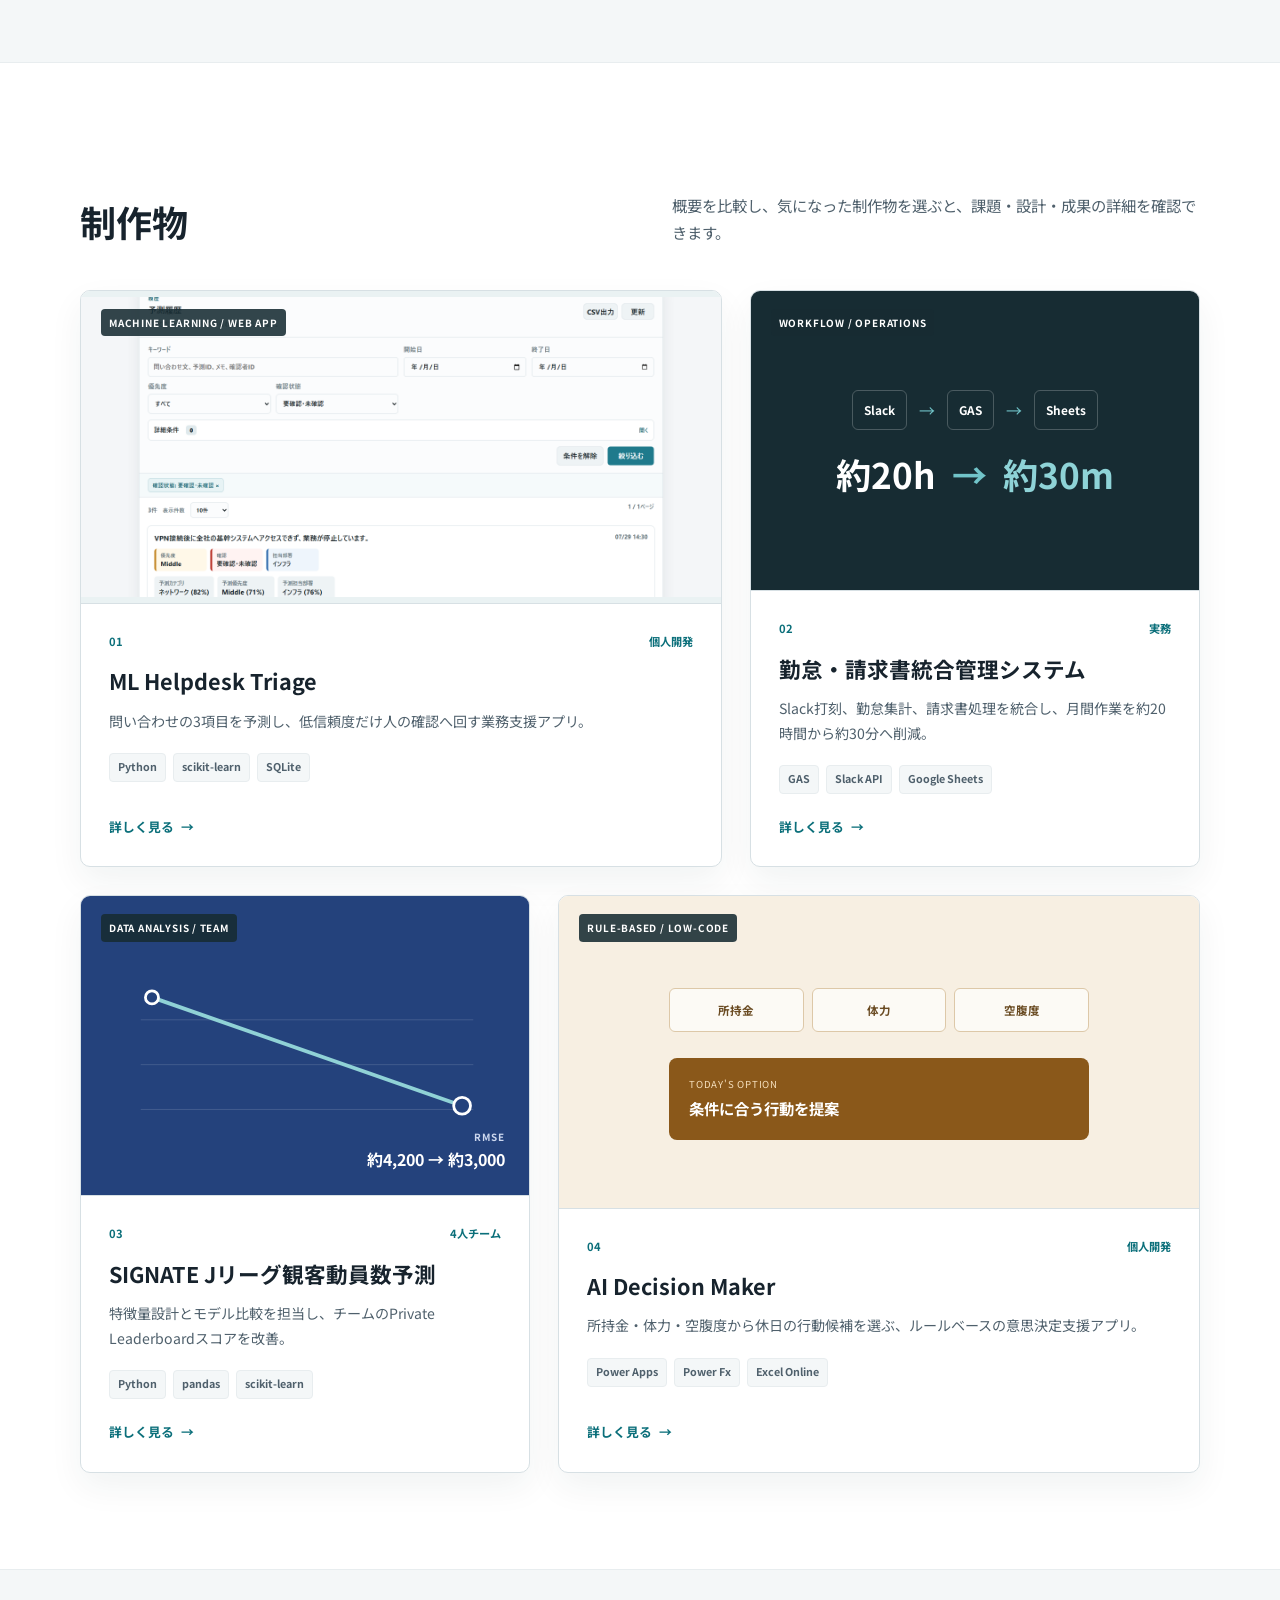
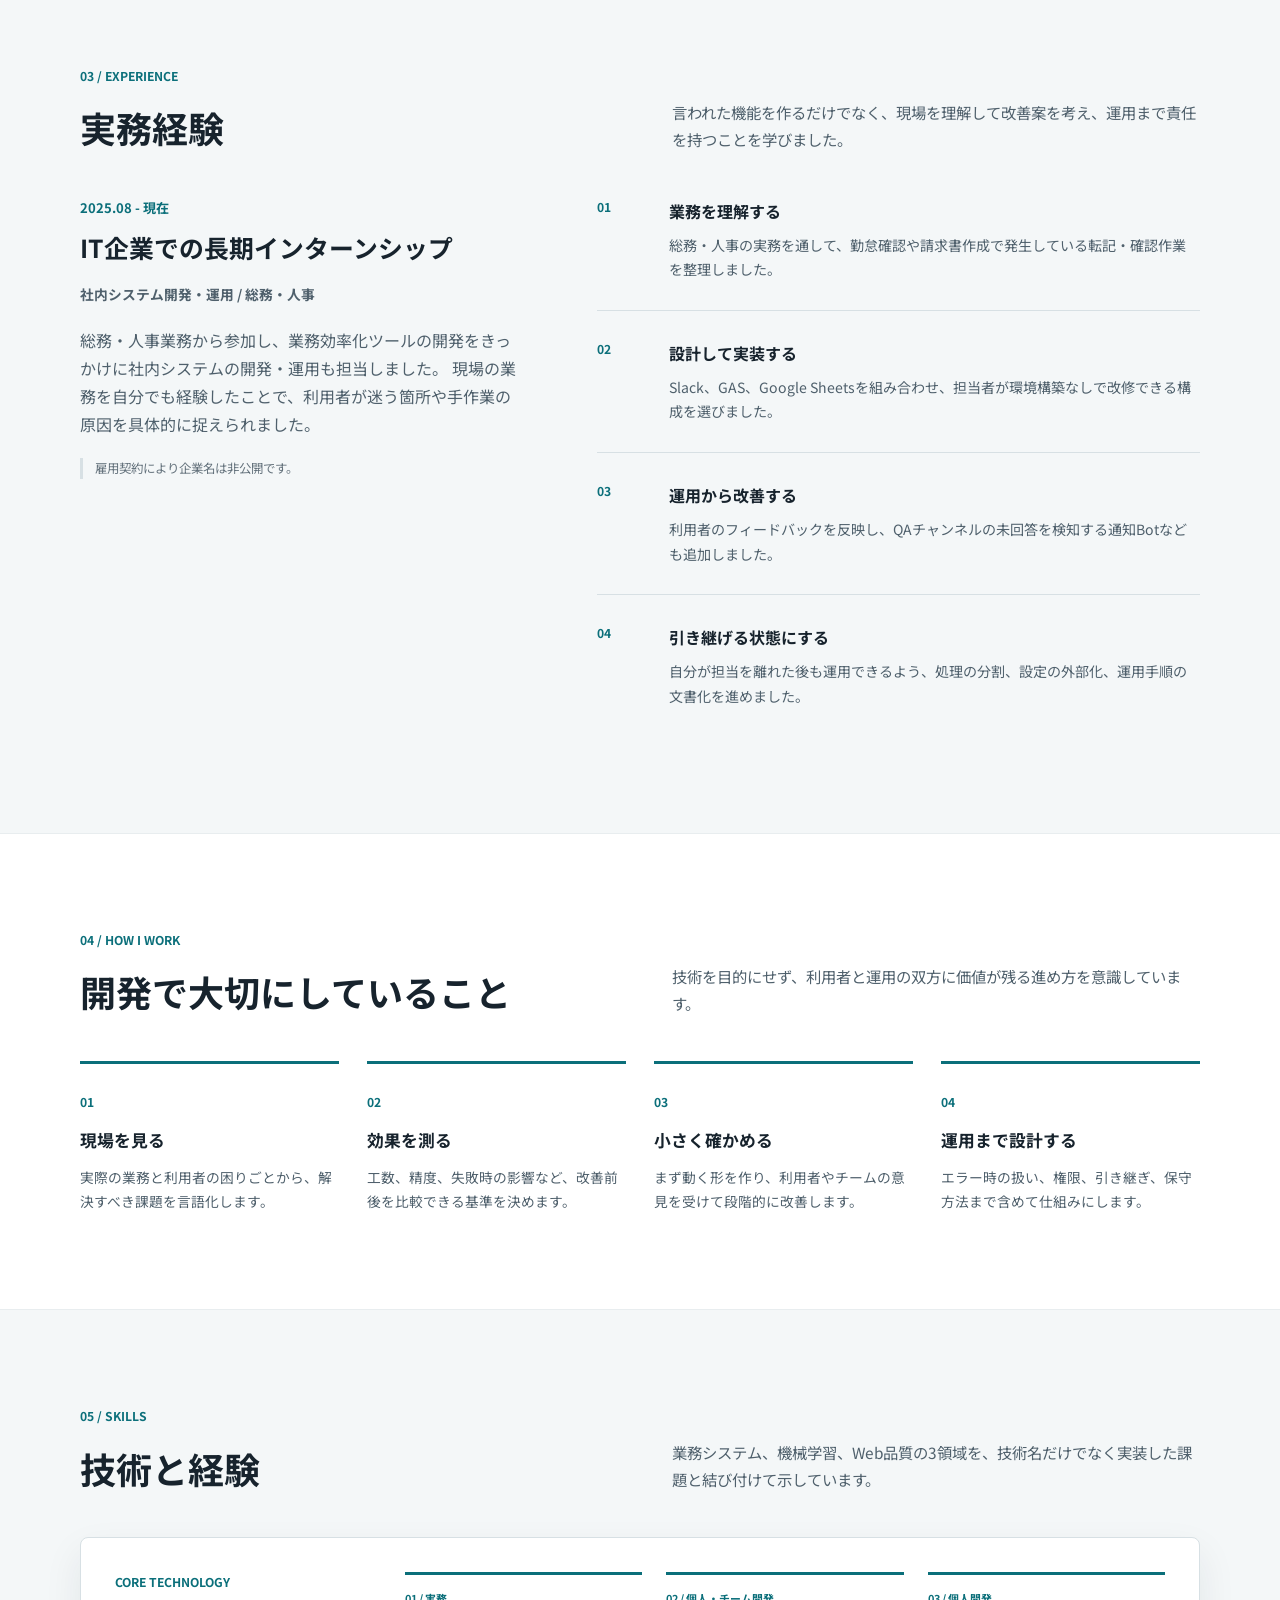
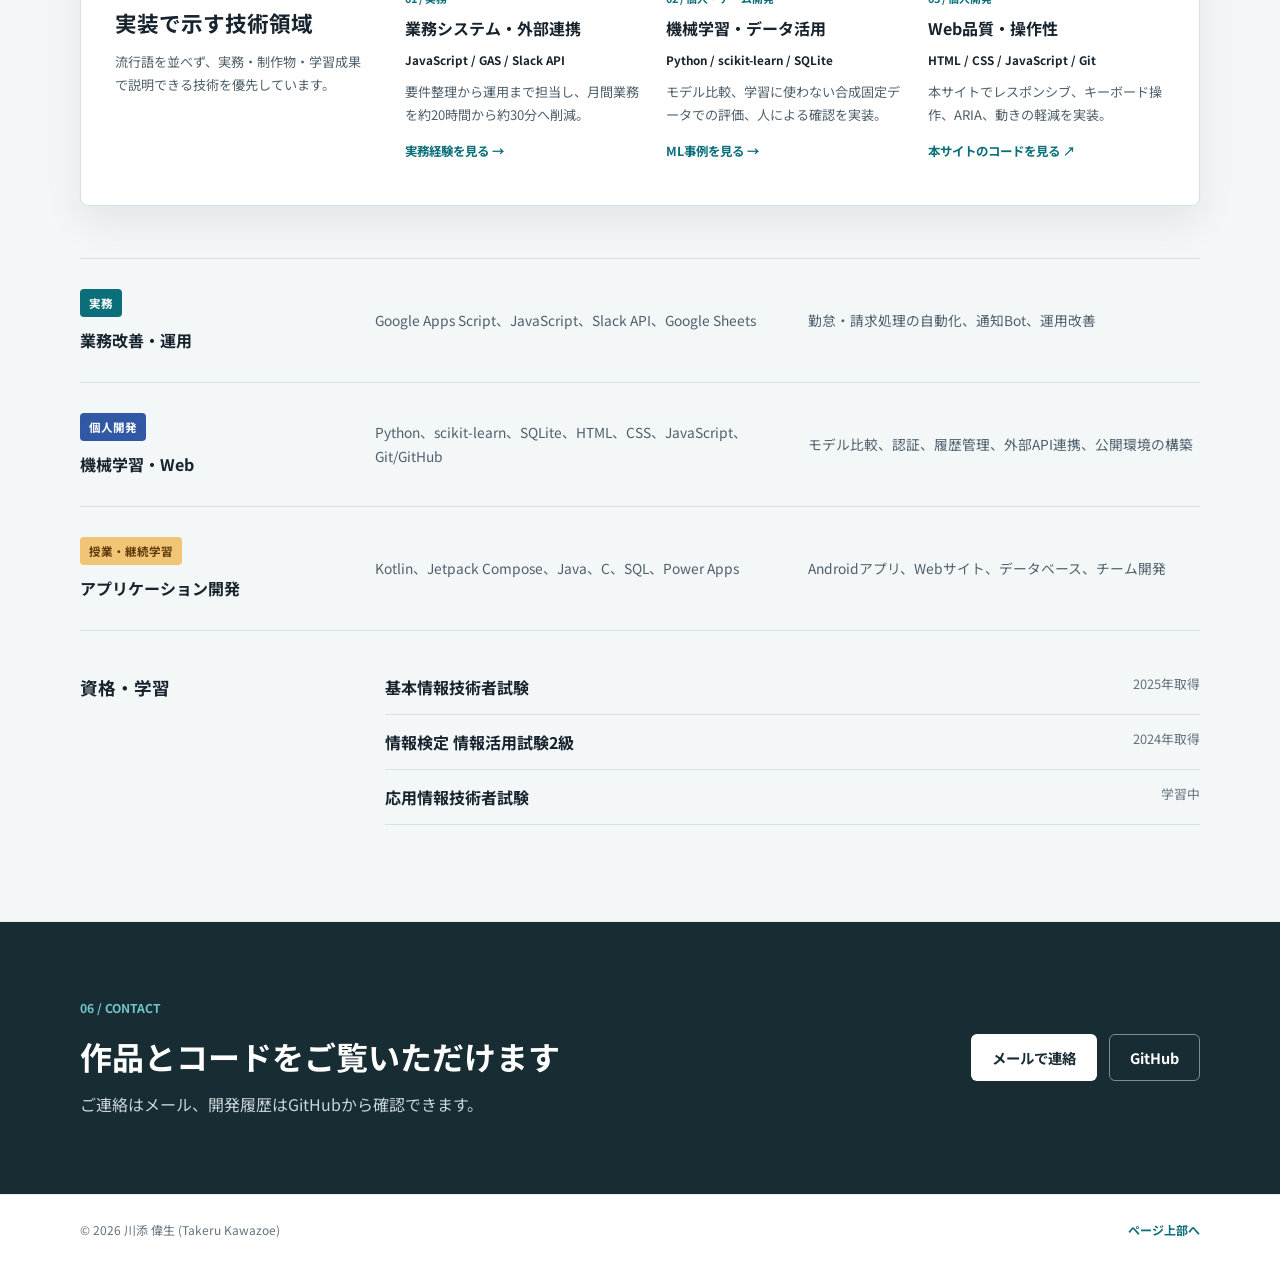
==== commit 29b25e34: "feat: プロフィール導線と動的ヒーローを再構成" ====
--- a/index.html
+++ b/index.html
@@ -5,14 +5,14 @@
     <meta name="viewport" content="width=device-width, initial-scale=1.0">
     <meta name="description" content="川添偉生の就職活動向けポートフォリオ。長期インターンでの業務改善、教師あり機械学習、チーム開発の経験を紹介します。">
     <meta property="og:title" content="川添 偉生 | ITエンジニア ポートフォリオ">
-    <meta property="og:description" content="業務課題を、使われ続ける仕組みに変える。2028年卒のITエンジニア志望です。">
+    <meta property="og:description" content="長期インターンでの業務改善と、機械学習・Web開発の制作物を紹介する2028年卒のポートフォリオです。">
     <meta property="og:type" content="website">
     <meta property="og:url" content="https://takerukawazoe.github.io/portfolio/">
     <meta property="og:image" content="https://takerukawazoe.github.io/portfolio/images/ml-helpdesk-dashboard.png">
     <meta name="twitter:card" content="summary_large_image">
     <title>川添 偉生 | ITエンジニア ポートフォリオ</title>
     <script>document.documentElement.classList.add("js");</script>
-    <link rel="stylesheet" href="./style.css?v=15">
+    <link rel="stylesheet" href="./style.css?v=19">
     <link href="https://fonts.googleapis.com/css2?family=Noto+Sans+JP:wght@400;500;700&display=swap" rel="stylesheet">
 </head>
 <body class="career-page">
@@ -30,85 +30,106 @@
                 <span></span>
             </button>
             <nav id="global-navigation" class="global-nav" aria-label="メインナビゲーション">
+                <a href="#profile">プロフィール</a>
                 <a href="#projects">プロジェクト</a>
                 <a href="#experience">実務経験</a>
                 <a href="#skills">スキル</a>
-                <a href="#profile">プロフィール</a>
                 <a class="nav-contact" href="#contact">連絡先</a>
             </nav>
         </div>
     </header>
 
     <main id="main-content">
-        <section id="home" class="intro-section" aria-labelledby="intro-title">
-            <div class="hero-geometry" aria-hidden="true">
-                <svg viewBox="0 0 720 620" focusable="false">
-                    <circle class="geometry-orbit geometry-orbit-outer" cx="370" cy="310" r="250"></circle>
-                    <circle class="geometry-orbit geometry-orbit-inner" cx="370" cy="310" r="166"></circle>
-                    <path class="geometry-route" pathLength="1" d="M116 404 C196 488 274 432 318 336 C361 244 438 184 598 218"></path>
-                    <g class="geometry-node geometry-node-one">
-                        <circle cx="116" cy="404" r="34"></circle>
-                        <circle cx="116" cy="404" r="8"></circle>
+        <section id="home" class="orbit-hero" aria-labelledby="hero-name">
+            <div class="orbit-canvas" aria-hidden="true">
+                <svg viewBox="0 0 800 800" focusable="false">
+                    <g class="orbit-motion orbit-track orbit-track-outer">
+                        <circle class="orbit-line" cx="400" cy="400" r="292"></circle>
+                        <circle class="orbit-shape orbit-shape-circle" cx="400" cy="108" r="20"></circle>
+                        <rect class="orbit-shape orbit-shape-square" x="672" y="380" width="40" height="40" rx="8"></rect>
+                        <polygon class="orbit-shape orbit-shape-diamond" points="400,670 430,700 400,730 370,700"></polygon>
                     </g>
-                    <g class="geometry-node geometry-node-two">
-                        <rect x="282" y="300" width="72" height="72" rx="12"></rect>
-                        <rect x="307" y="325" width="22" height="22" rx="4"></rect>
+                    <g class="orbit-motion orbit-track orbit-track-inner">
+                        <circle class="orbit-line orbit-line-dashed" cx="400" cy="400" r="194"></circle>
+                        <rect class="orbit-shape orbit-shape-square" x="382" y="188" width="36" height="36" rx="7"></rect>
+                        <circle class="orbit-shape orbit-shape-circle" cx="400" cy="594" r="18"></circle>
                     </g>
-                    <g class="geometry-node geometry-node-three">
-                        <polygon points="470,156 514,200 470,244 426,200"></polygon>
-                        <circle cx="470" cy="200" r="9"></circle>
+                    <g class="orbit-motion signal-rotor">
+                        <circle class="signal-halo" cx="400" cy="108" r="29"></circle>
+                        <circle class="signal-dot" cx="400" cy="108" r="9"></circle>
                     </g>
-                    <g class="geometry-node geometry-node-four">
-                        <circle cx="598" cy="218" r="48"></circle>
-                        <circle cx="598" cy="218" r="29"></circle>
-                        <circle cx="598" cy="218" r="8"></circle>
+                    <g class="orbit-motion system-core">
+                        <rect class="core-frame" x="326" y="326" width="148" height="148" rx="30"></rect>
+                        <rect class="core-cell" x="365" y="365" width="70" height="70" rx="13"></rect>
+                        <circle class="core-dot" cx="400" cy="400" r="13"></circle>
                     </g>
-                    <g class="geometry-fragments">
-                        <rect x="566" y="430" width="14" height="14" rx="3"></rect>
-                        <circle cx="224" cy="166" r="7"></circle>
-                        <path d="M234 506 L250 478 L266 506 Z"></path>
-                    </g>
+                    <path class="orbit-axis" d="M400 42 V758 M42 400 H758"></path>
                 </svg>
             </div>
-            <div class="page-shell">
-                <div class="intro-stage">
-                    <div class="intro-copy">
-                        <p class="eyebrow">就職活動ポートフォリオ / 2028年卒</p>
-                        <p class="intro-name">川添 偉生</p>
-                        <h1 id="intro-title">人の声から、<br>使われ続ける仕組みへ。</h1>
-                        <p class="intro-description">
-                            <span class="intro-school">日本工学院八王子専門学校 ITスペシャリスト科3年。</span>
-                            <span>Python・JavaScriptを使い、課題整理から実装・テスト・運用改善まで取り組む、システム・Webエンジニア志望です。</span>
+            <div class="page-shell orbit-layout">
+                <div class="orbit-identity">
+                    <p class="eyebrow">PORTFOLIO / 2028 GRADUATE</p>
+                    <h1 id="hero-name">川添 偉生</h1>
+                    <p class="orbit-role">システムエンジニア / Webエンジニア志望</p>
+                    <p class="orbit-summary">長期インターンで、社内システムの要件整理から実装・テスト・運用改善まで担当しています。</p>
+                    <ul class="orbit-tech" aria-label="主要技術">
+                        <li><span>WORK</span><strong>JavaScript / GAS / Slack API</strong></li>
+                        <li><span>BUILD</span><strong>Python / scikit-learn / SQLite</strong></li>
+                    </ul>
+                    <div class="button-row" aria-label="主要リンク">
+                        <a class="button button-primary" href="#profile">プロフィールを見る</a>
+                        <a class="button button-secondary" href="#projects">制作物を見る</a>
+                    </div>
+                </div>
+                <p class="orbit-status" aria-hidden="true"><span></span> LIVE SYSTEM / CONTINUOUS MOTION</p>
+            </div>
+        </section>
+
+        <section id="profile" class="section-block section-toned profile-section" aria-labelledby="profile-title">
+            <div class="page-shell profile-layout">
+                <figure class="profile-photo-frame">
+                    <img src="./images/profile.jpg" width="699" height="559" loading="lazy" decoding="async" alt="川添偉生のプロフィール写真">
+                </figure>
+                <div class="profile-copy">
+                    <p class="section-index">01 / PROFILE</p>
+                    <h2 id="profile-title">プロフィール</h2>
+                    <p class="profile-intro">
+                        総務・人事の実務を経験し、利用者の手作業を社内システムで改善してきました。
+                        気になったことを最後まで調べ、運用できる仕組みに落とし込むことが得意です。
+                    </p>
+                    <dl class="profile-facts">
+                        <div>
+                            <dt>所属</dt>
+                            <dd>日本工学院八王子専門学校 情報科学専門課程 ITスペシャリスト科</dd>
+                        </div>
+                        <div>
+                            <dt>卒業予定</dt>
+                            <dd>2028年3月</dd>
+                        </div>
+                        <div>
+                            <dt>志望職種</dt>
+                            <dd>システムエンジニア / Webエンジニア</dd>
+                        </div>
+                        <div>
+                            <dt>活動</dt>
+                            <dd>JANOG若者支援プログラム参加、Interop Tokyo 2025参加</dd>
+                        </div>
+                    </dl>
+                    <div class="career-vision">
+                        <h3>目指すエンジニア像</h3>
+                        <p>
+                            まずは実装・テスト・運用を通じて確かな技術力を身につけ、将来は利用者の課題を整理し、
+                            要件定義や設計から解決を導けるシステムエンジニアを目指しています。
                         </p>
-                        <p class="intro-method"><span>LISTEN</span><i></i><span>DEFINE</span><i></i><span>BUILD</span><i></i><span>IMPROVE</span></p>
-                        <div class="button-row" aria-label="主要リンク">
-                            <a class="button button-primary" href="#projects">制作物を見る</a>
-                            <a class="button button-secondary" href="https://github.com/TakeruKawazoe" target="_blank" rel="noopener noreferrer" aria-label="GitHub（新しいタブで開く）">GitHub</a>
-                        </div>
-                    </div>
-                </div>
-
-                <dl class="proof-strip" aria-label="実績サマリー">
-                    <div>
-                        <dt>約<span class="count-value" data-count-to="20">20</span>時間 <span>→</span> 約<span class="count-value" data-count-to="30">30</span>分</dt>
-                        <dd>月間業務工数を削減</dd>
-                    </div>
-                    <div>
-                        <dt>ML Helpdesk Triage</dt>
-                        <dd>Python・機械学習の代表作</dd>
-                    </div>
-                    <div>
-                        <dt>基本情報技術者</dt>
-                        <dd>基礎知識を資格でも証明</dd>
-                    </div>
-                </dl>
+                    </div>
+                </div>
             </div>
         </section>
 
         <section id="projects" class="section-block projects-section" aria-labelledby="projects-title">
             <div class="page-shell">
                 <header class="section-heading">
-                    <p class="section-index">01 / SELECTED WORK</p>
+                    <p class="section-index">02 / SELECTED WORK</p>
                     <h2 id="projects-title">制作物</h2>
                     <p>概要を比較し、気になった制作物を選ぶと、課題・設計・成果の詳細を確認できます。</p>
                 </header>
@@ -191,7 +212,7 @@
         <section id="experience" class="section-block section-toned" aria-labelledby="experience-title">
             <div class="page-shell">
                 <header class="section-heading">
-                    <p class="section-index">02 / EXPERIENCE</p>
+                    <p class="section-index">03 / EXPERIENCE</p>
                     <h2 id="experience-title">実務経験</h2>
                     <p>言われた機能を作るだけでなく、現場を理解して改善案を考え、運用まで責任を持つことを学びました。</p>
                 </header>
@@ -245,7 +266,7 @@
         <section id="approach" class="section-block" aria-labelledby="approach-title">
             <div class="page-shell">
                 <header class="section-heading">
-                    <p class="section-index">03 / HOW I WORK</p>
+                    <p class="section-index">04 / HOW I WORK</p>
                     <h2 id="approach-title">開発で大切にしていること</h2>
                     <p>技術を目的にせず、利用者と運用の双方に価値が残る進め方を意識しています。</p>
                 </header>
@@ -278,7 +299,7 @@
         <section id="skills" class="section-block section-toned" aria-labelledby="skills-title">
             <div class="page-shell">
                 <header class="section-heading">
-                    <p class="section-index">04 / SKILLS</p>
+                    <p class="section-index">05 / SKILLS</p>
                     <h2 id="skills-title">技術と経験</h2>
                     <p>業務システム、機械学習、Web品質の3領域を、技術名だけでなく実装した課題と結び付けて示しています。</p>
                 </header>
@@ -352,47 +373,6 @@
             </div>
         </section>
 
-        <section id="profile" class="section-block profile-section" aria-labelledby="profile-title">
-            <div class="page-shell profile-layout">
-                <figure class="profile-photo-frame">
-                    <img src="./images/profile.jpg" width="699" height="559" loading="lazy" decoding="async" alt="川添偉生のプロフィール写真">
-                </figure>
-                <div class="profile-copy">
-                    <p class="section-index">05 / PROFILE</p>
-                    <h2 id="profile-title">プロフィール</h2>
-                    <p class="profile-intro">
-                        気になったことを最後まで調べ、仕組みに落とし込むことが得意です。
-                        周囲からは、誰とでも打ち解けられる気さくで明るい性格だと言われます。
-                    </p>
-                    <dl class="profile-facts">
-                        <div>
-                            <dt>所属</dt>
-                            <dd>日本工学院八王子専門学校 情報科学専門課程 ITスペシャリスト科</dd>
-                        </div>
-                        <div>
-                            <dt>卒業予定</dt>
-                            <dd>2028年3月</dd>
-                        </div>
-                        <div>
-                            <dt>志望職種</dt>
-                            <dd>システムエンジニア / Webエンジニア</dd>
-                        </div>
-                        <div>
-                            <dt>活動</dt>
-                            <dd>JANOG若者支援プログラム参加、Interop Tokyo 2025参加</dd>
-                        </div>
-                    </dl>
-                    <div class="career-vision">
-                        <h3>目指すエンジニア像</h3>
-                        <p>
-                            まずは実装・テスト・運用を通じて確かな技術力を身につけ、将来は利用者の課題を整理し、
-                            要件定義や設計から解決を導けるシステムエンジニアを目指しています。
-                        </p>
-                    </div>
-                </div>
-            </div>
-        </section>
-
         <section id="contact" class="contact-section" aria-labelledby="contact-title">
             <div class="page-shell contact-layout">
                 <div>
@@ -415,7 +395,7 @@
         </div>
     </footer>
 
-    <script src="./motion.js?v=3"></script>
+    <script src="./motion.js?v=5"></script>
     <script src="./script.js?v=4"></script>
 </body>
 </html>
--- a/style.css
+++ b/style.css
@@ -251,23 +251,6 @@
     transform: translateY(-7px) rotate(-45deg);
 }
 
-.intro-section {
-    padding: 94px 0 70px;
-    background: linear-gradient(118deg, #ffffff 0%, #ffffff 58%, #eef7f7 58%, #ffffff 100%);
-    border-bottom: 1px solid var(--border-light);
-}
-
-.intro-stage {
-    display: grid;
-    grid-template-columns: minmax(0, 1.1fr) minmax(360px, 0.9fr);
-    gap: 64px;
-    align-items: center;
-}
-
-.intro-copy {
-    min-width: 0;
-}
-
 .eyebrow,
 .section-index {
     margin-bottom: 14px;
@@ -277,228 +260,226 @@
     letter-spacing: 0;
 }
 
-.intro-copy h1 {
-    margin-bottom: 18px;
-    color: var(--text-secondary);
-    font-size: 1.1rem;
-    line-height: 1.5;
-}
-
-.intro-statement {
-    max-width: 820px;
-    margin-bottom: 26px;
-    color: var(--text-color);
-    font-size: 3.55rem;
-    font-weight: 700;
-    line-height: 1.28;
-}
-
-.intro-description {
-    max-width: 720px;
-    color: var(--text-secondary);
-    font-size: 1rem;
-    line-height: 2;
-}
-
-.intro-section {
+.orbit-hero {
     position: relative;
     min-height: calc(100svh - 72px);
     overflow: hidden;
-    padding: 76px 0 42px;
-    background: #f8fbfb;
-}
-
-.intro-section .page-shell {
-    position: relative;
-    z-index: 1;
-}
-
-.intro-stage {
-    display: block;
-    min-height: 470px;
-    padding: 48px 0 42px;
-}
-
-.intro-copy {
+    isolation: isolate;
+    background-color: #f7fbfb;
+    background-image:
+        linear-gradient(rgba(11, 111, 122, 0.045) 1px, transparent 1px),
+        linear-gradient(90deg, rgba(11, 111, 122, 0.045) 1px, transparent 1px);
+    background-size: 48px 48px;
+    border-bottom: 1px solid var(--border-light);
+}
+
+.orbit-layout {
     position: relative;
     z-index: 2;
-    max-width: 650px;
-}
-
-.intro-name {
-    margin-bottom: 14px;
+    display: flex;
+    min-height: calc(100svh - 72px);
+    align-items: center;
+    padding: 64px 0;
+}
+
+.orbit-identity {
+    position: relative;
+    z-index: 2;
+    width: min(520px, 46vw);
+}
+
+.orbit-identity h1 {
+    margin-bottom: 12px;
+    color: var(--text-color);
+    font-size: clamp(3.4rem, 6.4vw, 6.2rem);
+    font-weight: 700;
+    letter-spacing: -0.06em;
+    line-height: 1.08;
+}
+
+.orbit-role {
+    color: var(--primary-color);
+    font-size: 1.05rem;
+    font-weight: 700;
+}
+
+.orbit-summary {
+    max-width: 500px;
+    margin-top: 18px;
     color: var(--text-secondary);
-    font-size: 1rem;
-    font-weight: 700;
-}
-
-.intro-copy h1 {
-    max-width: 700px;
-    margin-bottom: 28px;
-    color: var(--text-color);
-    font-size: clamp(3.4rem, 5.8vw, 5.4rem);
-    font-weight: 700;
-    letter-spacing: -0.055em;
-    line-height: 1.18;
-}
-
-.intro-description {
-    max-width: 610px;
-    font-size: 1rem;
-    line-height: 1.95;
-}
-
-.intro-description span {
-    display: block;
-}
-
-.intro-method {
-    display: flex;
-    max-width: 560px;
+    font-size: 0.92rem;
+    line-height: 1.85;
+}
+
+.orbit-tech {
+    display: grid;
+    gap: 7px;
+    max-width: 500px;
+    margin-top: 24px;
+    list-style: none;
+}
+
+.orbit-tech li {
+    display: grid;
+    grid-template-columns: 62px minmax(0, 1fr);
     align-items: center;
-    gap: 10px;
-    margin-top: 24px;
+    gap: 12px;
+    min-height: 38px;
+    padding: 7px 12px;
+    background: rgba(255, 255, 255, 0.74);
+    border: 1px solid rgba(11, 111, 122, 0.14);
+    border-radius: 5px;
+    backdrop-filter: blur(4px);
+}
+
+.orbit-tech span {
     color: var(--primary-color);
-    font-size: 0.67rem;
-    font-weight: 700;
-    letter-spacing: 0.09em;
-}
-
-.intro-method i {
-    width: 26px;
-    height: 1px;
-    background: var(--border-color);
-}
-
-.hero-geometry {
-    --geometry-opacity: 1;
+    font-size: 0.62rem;
+    font-weight: 700;
+    letter-spacing: 0.1em;
+}
+
+.orbit-tech strong {
+    color: var(--text-secondary);
+    font-size: 0.78rem;
+}
+
+.orbit-canvas {
     position: absolute;
-    top: 38px;
-    right: max(12px, calc((100vw - 1260px) / 2));
-    width: min(54vw, 720px);
-    color: var(--primary-color);
-    opacity: var(--geometry-opacity);
+    z-index: 1;
+    top: 50%;
+    left: 78%;
+    width: min(78vmin, 780px);
     pointer-events: none;
-}
-
-.hero-geometry svg {
+    transform: translate(-50%, -50%);
+}
+
+.orbit-canvas svg {
     display: block;
     width: 100%;
     height: auto;
     overflow: visible;
 }
 
-.geometry-orbit,
-.geometry-route,
-.geometry-node > * {
+.orbit-line,
+.orbit-shape,
+.signal-halo,
+.signal-dot,
+.core-frame,
+.core-cell,
+.core-dot,
+.orbit-axis {
     vector-effect: non-scaling-stroke;
 }
 
-.geometry-orbit {
+.orbit-line {
     fill: none;
-    stroke: #cfe1e3;
+    stroke: rgba(11, 111, 122, 0.34);
+    stroke-width: 2;
+}
+
+.orbit-line-dashed {
+    stroke: rgba(49, 88, 165, 0.4);
+    stroke-dasharray: 9 13;
+}
+
+.orbit-shape {
+    fill: #f7fbfb;
+    stroke: var(--primary-color);
+    stroke-width: 3;
+}
+
+.orbit-shape-square {
+    stroke: var(--secondary-color);
+}
+
+.orbit-shape-diamond {
+    stroke: var(--amber-color);
+}
+
+.signal-halo {
+    fill: none;
+    stroke: rgba(169, 102, 21, 0.38);
+    stroke-width: 2;
+}
+
+.signal-dot {
+    fill: var(--amber-color);
+}
+
+.core-frame {
+    fill: rgba(255, 255, 255, 0.8);
+    stroke: var(--primary-color);
+    stroke-width: 3;
+}
+
+.core-cell {
+    fill: var(--primary-color);
+    stroke: #f7fbfb;
+    stroke-width: 8;
+}
+
+.core-dot {
+    fill: #ffffff;
+}
+
+.orbit-axis {
+    fill: none;
+    stroke: rgba(11, 111, 122, 0.09);
+    stroke-dasharray: 2 16;
     stroke-width: 1;
 }
 
-.geometry-orbit-inner {
-    stroke-dasharray: 5 10;
-}
-
-.geometry-route {
-    fill: none;
-    stroke: var(--primary-color);
-    stroke-linecap: round;
-    stroke-width: 3;
-}
-
-.geometry-node {
-    fill: #f8fbfb;
-    stroke: var(--primary-color);
-    stroke-width: 2;
-    transform-box: fill-box;
+.orbit-motion {
+    transform-box: view-box;
     transform-origin: center;
 }
 
-.geometry-node > :last-child {
-    fill: var(--primary-color);
-}
-
-.geometry-node-three {
-    color: var(--secondary-color);
-    stroke: currentColor;
-}
-
-.geometry-node-three > :last-child {
-    fill: currentColor;
-}
-
-.geometry-node-four {
-    color: var(--amber-color);
-    stroke: currentColor;
-}
-
-.geometry-node-four > :last-child {
-    fill: currentColor;
-}
-
-.geometry-fragments {
-    fill: none;
-    stroke: #9bb9bd;
-    stroke-width: 2;
-}
-
-@keyframes geometry-draw {
-    from { stroke-dashoffset: 1; }
-    to { stroke-dashoffset: 0; }
-}
-
-@keyframes geometry-pop {
-    from {
-        opacity: 0;
-        transform: scale(0.72) rotate(-12deg);
-    }
-    to {
-        opacity: 1;
-        transform: scale(1) rotate(0);
-    }
-}
-
-@keyframes geometry-fragments-in {
-    from {
-        opacity: 0;
-        transform: translateY(14px);
-    }
-    to {
-        opacity: 1;
-        transform: translateY(0);
-    }
-}
-
-.motion-ready .hero-geometry .geometry-route {
-    stroke-dasharray: 1;
-    stroke-dashoffset: 1;
-}
-
-.motion-ready .hero-geometry .geometry-node,
-.motion-ready .hero-geometry .geometry-fragments {
-    opacity: 0;
-}
-
-.motion-ready .hero-geometry.is-visible .geometry-route {
-    animation: geometry-draw 1050ms cubic-bezier(0.65, 0, 0.35, 1) 180ms forwards;
-}
-
-.motion-ready .hero-geometry.is-visible .geometry-node {
-    animation: geometry-pop 480ms cubic-bezier(0.22, 1, 0.36, 1) forwards;
-}
-
-.motion-ready .hero-geometry.is-visible .geometry-node-one { animation-delay: 240ms; }
-.motion-ready .hero-geometry.is-visible .geometry-node-two { animation-delay: 500ms; }
-.motion-ready .hero-geometry.is-visible .geometry-node-three { animation-delay: 760ms; }
-.motion-ready .hero-geometry.is-visible .geometry-node-four { animation-delay: 1020ms; }
-
-.motion-ready .hero-geometry.is-visible .geometry-fragments {
-    animation: geometry-fragments-in 520ms ease 1180ms forwards;
+.motion-ready .orbit-track-outer {
+    animation: orbit-clockwise 18s linear infinite;
+    animation-play-state: paused;
+}
+
+.motion-ready .orbit-track-inner {
+    animation: orbit-counter 12s linear infinite;
+    animation-play-state: paused;
+}
+
+.motion-ready .signal-rotor {
+    animation: orbit-clockwise 4.8s linear infinite;
+    animation-play-state: paused;
+}
+
+.motion-ready .orbit-hero.is-running .orbit-motion {
+    animation-play-state: running;
+}
+
+@keyframes orbit-clockwise {
+    to { transform: rotate(360deg); }
+}
+
+@keyframes orbit-counter {
+    to { transform: rotate(-360deg); }
+}
+
+.orbit-status {
+    position: absolute;
+    right: 0;
+    bottom: 30px;
+    display: flex;
+    align-items: center;
+    gap: 8px;
+    color: var(--text-muted);
+    font-size: 0.62rem;
+    font-weight: 700;
+    letter-spacing: 0.1em;
+}
+
+.orbit-status span {
+    width: 7px;
+    height: 7px;
+    background: var(--primary-color);
+    border-radius: 50%;
 }
 
 .button-row,
@@ -545,45 +526,6 @@
 .button-secondary:hover {
     color: var(--primary-color);
     border-color: var(--primary-color);
-}
-
-.proof-strip {
-    display: grid;
-    grid-template-columns: repeat(3, minmax(0, 1fr));
-    margin-top: 64px;
-    color: #ffffff;
-    background: var(--bg-strong);
-    border-radius: 8px;
-}
-
-.proof-strip div {
-    min-width: 0;
-    padding: 24px 28px;
-}
-
-.proof-strip div + div {
-    border-left: 1px solid rgba(255, 255, 255, 0.16);
-}
-
-.proof-strip dt {
-    margin-bottom: 4px;
-    font-size: 1.23rem;
-    font-weight: 700;
-    line-height: 1.5;
-    overflow-wrap: anywhere;
-}
-
-.proof-strip dt span {
-    color: #71c4c9;
-}
-
-.proof-strip dt .count-value {
-    color: inherit;
-}
-
-.proof-strip dd {
-    color: #c9d6da;
-    font-size: 0.82rem;
 }
 
 .section-block {
@@ -944,10 +886,6 @@
     transform: translateY(0);
 }
 
-.motion-ready .hero-geometry.reveal-item.is-visible {
-    opacity: var(--geometry-opacity);
-}
-
 .experience-layout {
     display: grid;
     grid-template-columns: minmax(0, 0.85fr) minmax(0, 1.15fr);
@@ -1321,20 +1259,13 @@
 }
 
 @media (max-width: 980px) {
-    .intro-stage {
-        display: block;
-        min-height: 430px;
-    }
-
-    .hero-geometry {
-        --geometry-opacity: 0.28;
-        top: 78px;
-        right: -190px;
-        width: 560px;
-    }
-
-    .intro-statement {
-        font-size: 2.9rem;
+    .orbit-canvas {
+        left: 86%;
+        width: min(74vmin, 680px);
+    }
+
+    .orbit-identity {
+        width: min(470px, 52vw);
     }
 
     .experience-layout {
@@ -1418,32 +1349,6 @@
         display: flex;
     }
 
-    .intro-section {
-        min-height: auto;
-        padding: 68px 0 56px;
-        background: #f8fbfb;
-    }
-
-    .intro-stage {
-        min-height: 410px;
-        padding-top: 36px;
-    }
-
-    .hero-geometry {
-        --geometry-opacity: 0.2;
-        top: 74px;
-        right: -210px;
-        width: 520px;
-    }
-
-    .intro-statement {
-        font-size: 2.55rem;
-    }
-
-    .proof-strip {
-        display: none;
-    }
-
     .section-block {
         padding: 72px 0;
     }
@@ -1489,60 +1394,95 @@
     }
 }
 
+@media (max-width: 700px) {
+    .orbit-hero {
+        min-height: auto;
+    }
+
+    .orbit-layout {
+        min-height: calc(100svh - 72px);
+        align-items: flex-start;
+        padding: 330px 0 30px;
+    }
+
+    .orbit-canvas {
+        top: 8px;
+        left: 50%;
+        width: min(72vw, 470px);
+        transform: translateX(-50%);
+    }
+
+    .orbit-identity {
+        width: min(620px, 100%);
+        padding: 32px 28px 26px;
+        background: rgba(247, 251, 251, 0.9);
+        border: 1px solid rgba(11, 111, 122, 0.12);
+        border-radius: 12px;
+    }
+
+    .orbit-identity h1 {
+        font-size: clamp(3rem, 10vw, 4.25rem);
+    }
+
+    .orbit-status {
+        display: none;
+    }
+
+}
+
 @media (max-width: 620px) {
-    .intro-section {
-        padding: 40px 0 30px;
-    }
-
-    .intro-copy {
-        display: flex;
-        flex-direction: column;
-    }
-
-    .intro-copy h1 {
-        margin-bottom: 22px;
-        font-size: 2.55rem;
-        letter-spacing: -0.045em;
-        line-height: 1.22;
-    }
-
-    .intro-name {
+    .orbit-layout {
+        min-height: auto;
+        padding: 238px 0 22px;
+    }
+
+    .orbit-canvas {
+        top: 0;
+        width: min(76vw, 360px);
+    }
+
+    .orbit-identity {
+        padding: 28px 20px 20px;
+        border-radius: 10px;
+    }
+
+    .orbit-identity h1 {
+        margin-bottom: 8px;
+        font-size: 2.75rem;
+    }
+
+    .orbit-role {
+        font-size: 0.9rem;
+    }
+
+    .orbit-summary {
         display: none;
     }
 
-    .intro-statement {
-        font-size: 2rem;
-    }
-
-    .intro-description {
-        font-size: 0.91rem;
-    }
-
-    .intro-description .intro-school {
-        display: none;
-    }
-
-    .intro-method {
-        order: 2;
-        gap: 7px;
-        margin-top: 20px;
-        font-size: 0.57rem;
-        letter-spacing: 0.05em;
-    }
-
-    .intro-method i {
-        width: 12px;
-    }
-
-    .intro-copy .button-row {
-        order: 1;
-        margin-top: 24px;
-    }
-
-    .intro-copy .button-row .button {
+    .orbit-tech {
+        gap: 5px;
+        margin-top: 16px;
+    }
+
+    .orbit-tech li {
+        grid-template-columns: 50px minmax(0, 1fr);
+        min-height: 34px;
+        padding: 5px 9px;
+    }
+
+    .orbit-tech strong {
+        font-size: 0.68rem;
+    }
+
+    .orbit-identity .button-row {
+        margin-top: 16px;
+    }
+
+    .orbit-identity .button {
         flex: 1 1 calc(50% - 6px);
-        padding-right: 12px;
-        padding-left: 12px;
+        min-height: 42px;
+        padding: 8px 10px;
+        font-size: 0.78rem;
     }
 
     .work-cover,
@@ -1648,16 +1588,20 @@
 }
 
 @media (max-width: 360px) {
-    .intro-copy .button-row .button {
-        flex-basis: 100%;
-    }
-
-    .intro-copy h1 {
-        font-size: 2.2rem;
-    }
-
-    .intro-method {
-        flex-wrap: wrap;
+    .orbit-layout {
+        padding-top: 218px;
+    }
+
+    .orbit-canvas {
+        width: 270px;
+    }
+
+    .orbit-identity h1 {
+        font-size: 2.45rem;
+    }
+
+    .orbit-identity .button {
+        font-size: 0.72rem;
     }
 }
 
@@ -1680,21 +1624,9 @@
         transform: none;
     }
 
-    .motion-ready .hero-geometry,
-    .motion-ready .hero-geometry .geometry-route,
-    .motion-ready .hero-geometry .geometry-node,
-    .motion-ready .hero-geometry .geometry-fragments {
+    .motion-ready .orbit-motion {
         animation: none !important;
-        opacity: 1;
         transform: none;
-    }
-
-    .motion-ready .hero-geometry .geometry-route {
-        stroke-dashoffset: 0;
-    }
-
-    .motion-ready .hero-geometry {
-        opacity: var(--geometry-opacity);
     }
 
     ::view-transition-old(root),
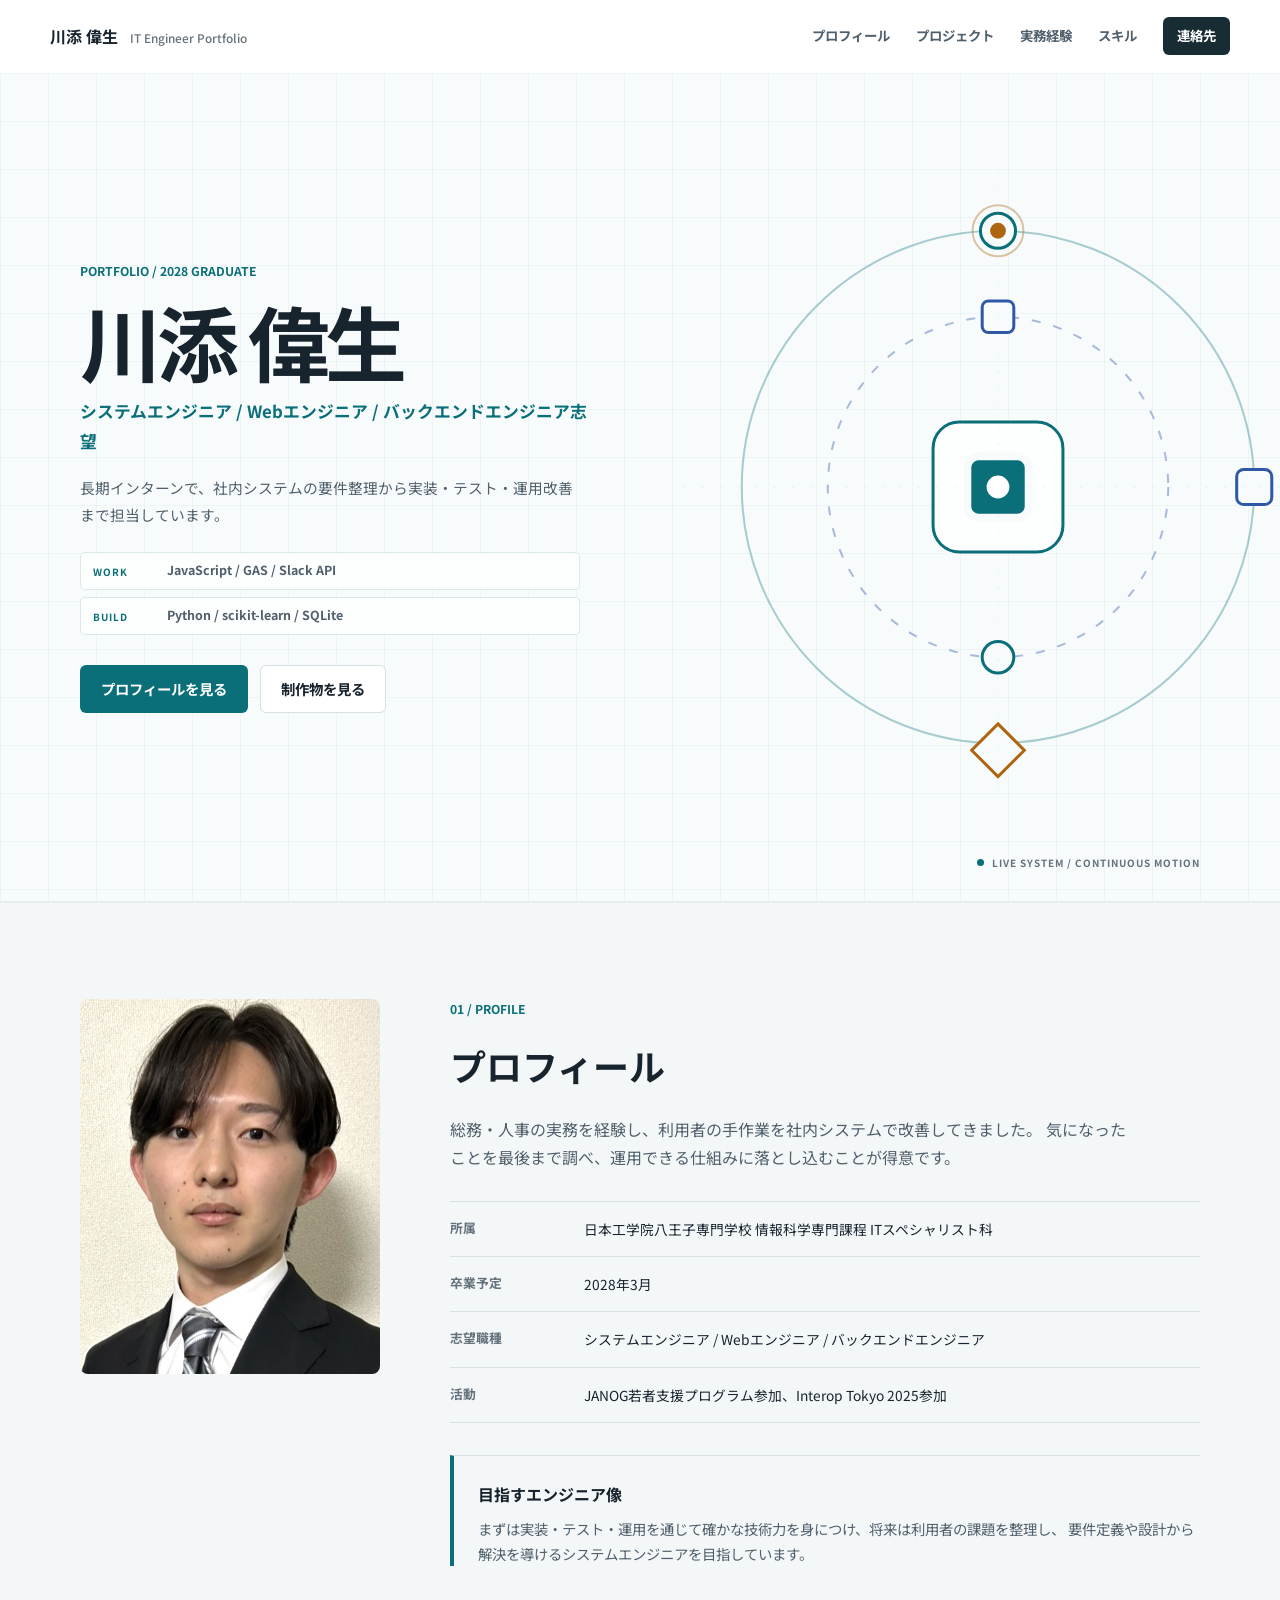
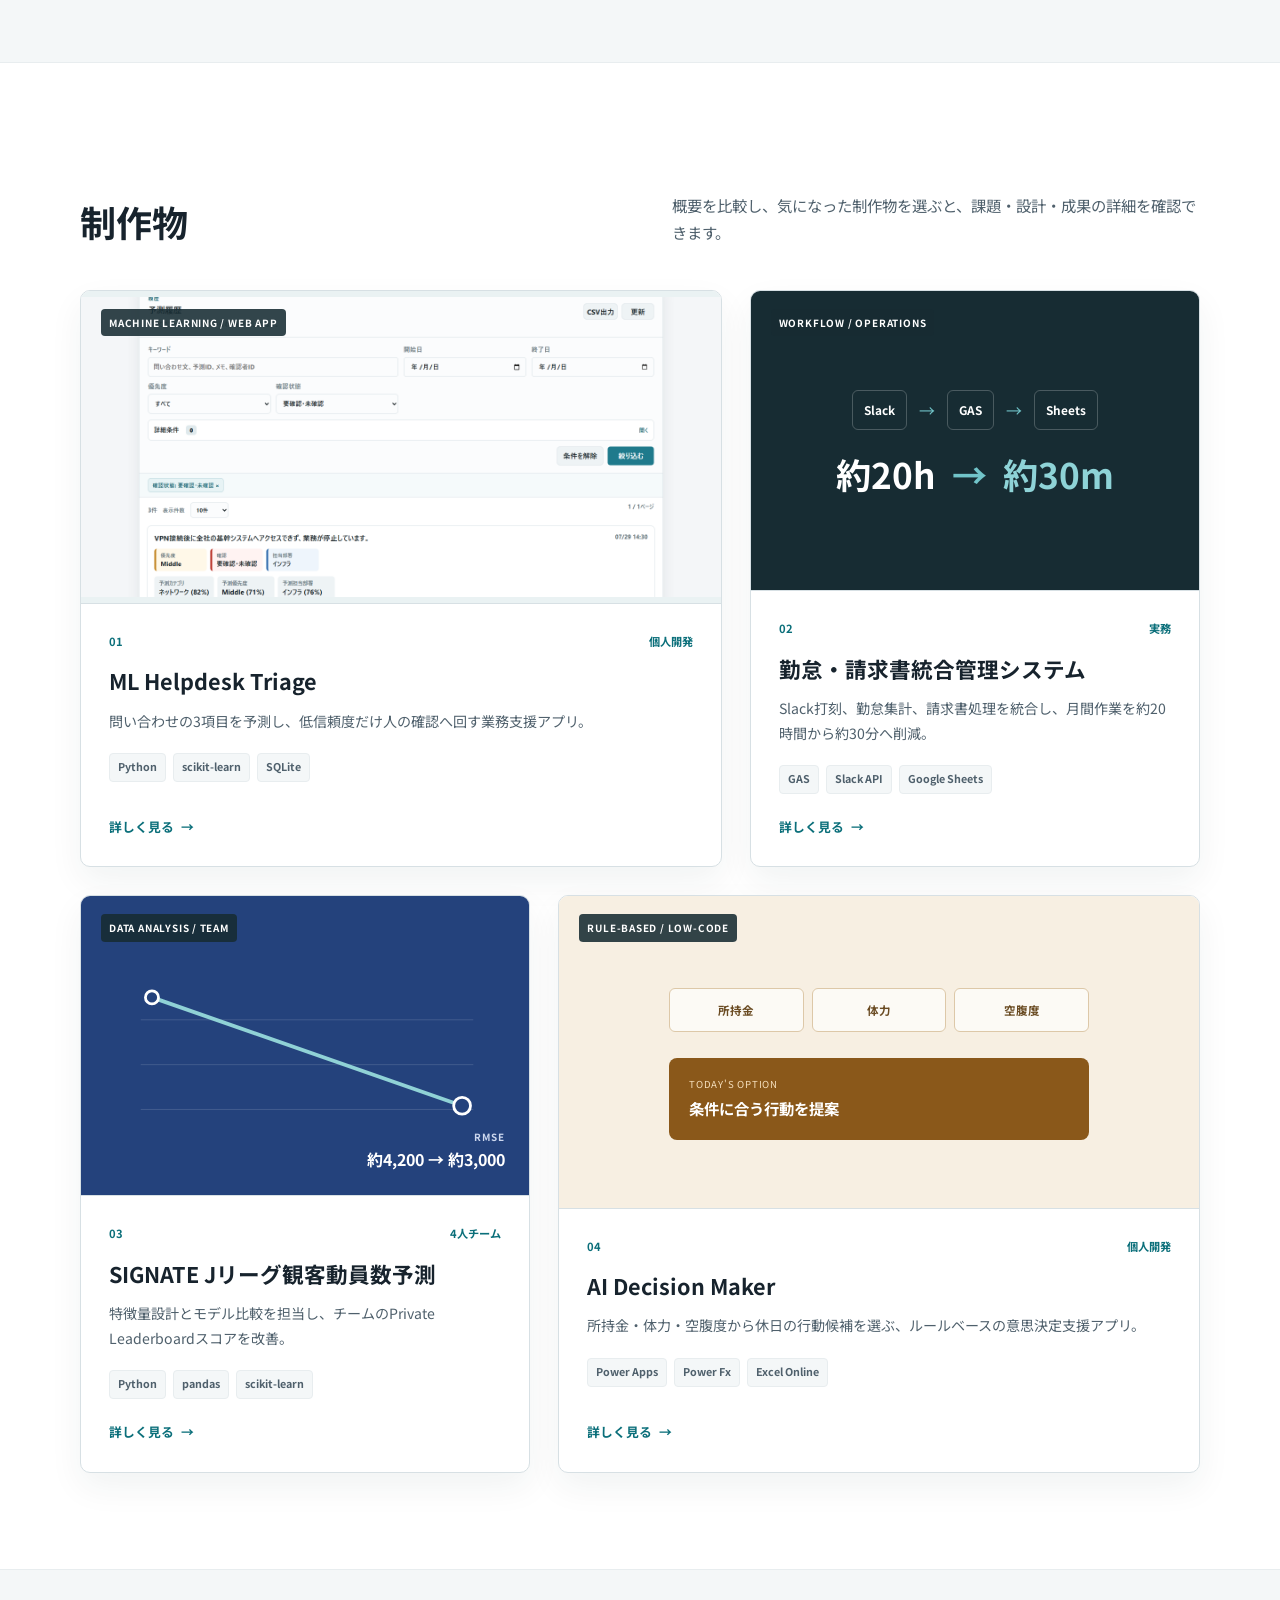
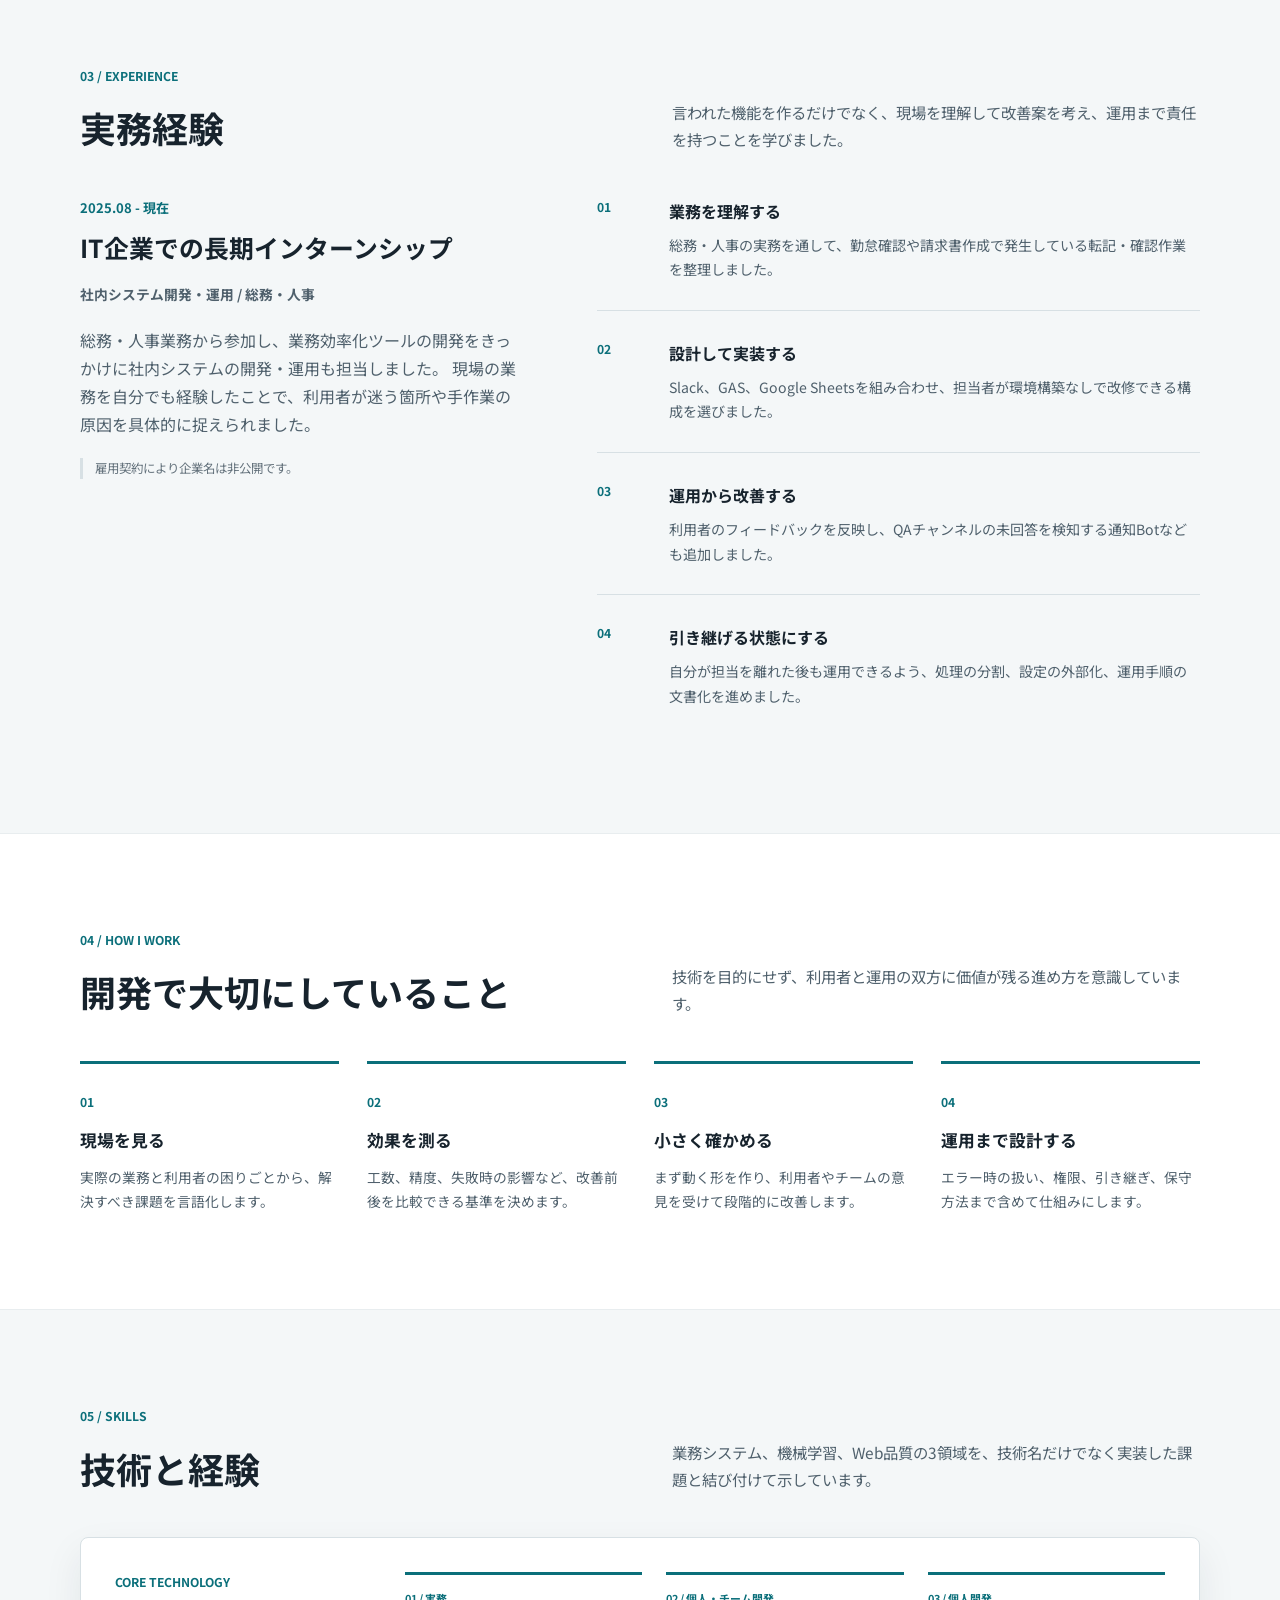
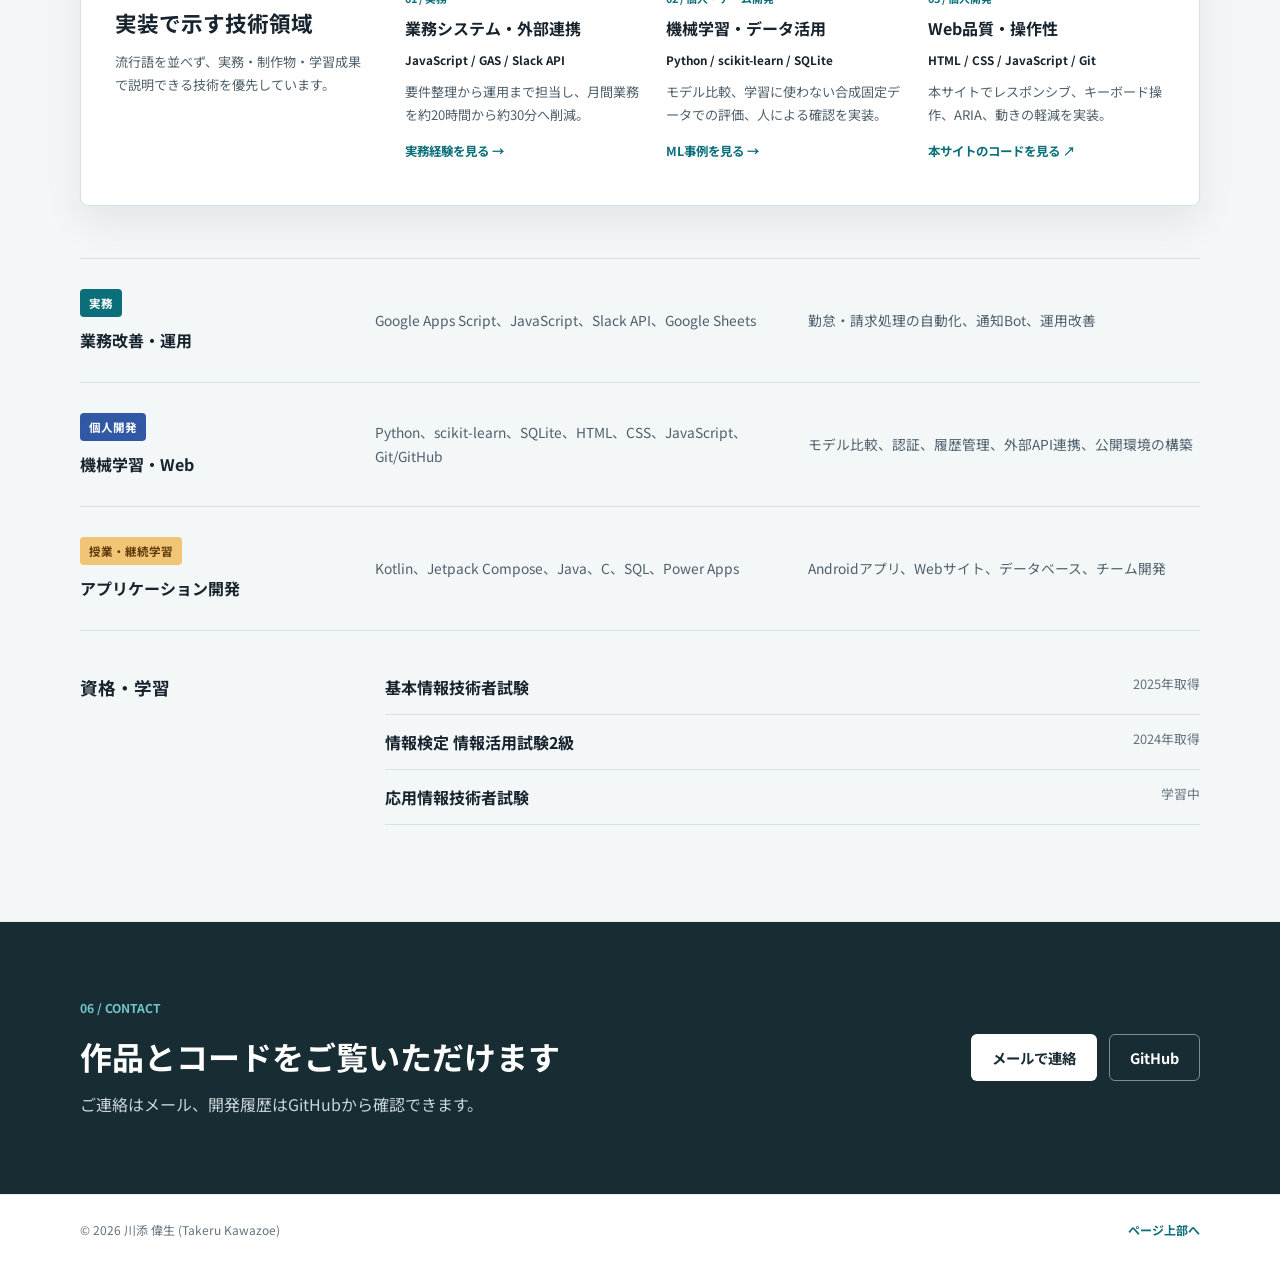
==== commit 425d8b1f: "feat: 志望職種にバックエンドエンジニアを追加" ====
--- a/index.html
+++ b/index.html
@@ -70,7 +70,7 @@
                 <div class="orbit-identity">
                     <p class="eyebrow">PORTFOLIO / 2028 GRADUATE</p>
                     <h1 id="hero-name">川添 偉生</h1>
-                    <p class="orbit-role">システムエンジニア / Webエンジニア志望</p>
+                    <p class="orbit-role">システムエンジニア / Webエンジニア / バックエンドエンジニア志望</p>
                     <p class="orbit-summary">長期インターンで、社内システムの要件整理から実装・テスト・運用改善まで担当しています。</p>
                     <ul class="orbit-tech" aria-label="主要技術">
                         <li><span>WORK</span><strong>JavaScript / GAS / Slack API</strong></li>
@@ -108,7 +108,7 @@
                         </div>
                         <div>
                             <dt>志望職種</dt>
-                            <dd>システムエンジニア / Webエンジニア</dd>
+                            <dd>システムエンジニア / Webエンジニア / バックエンドエンジニア</dd>
                         </div>
                         <div>
                             <dt>活動</dt>
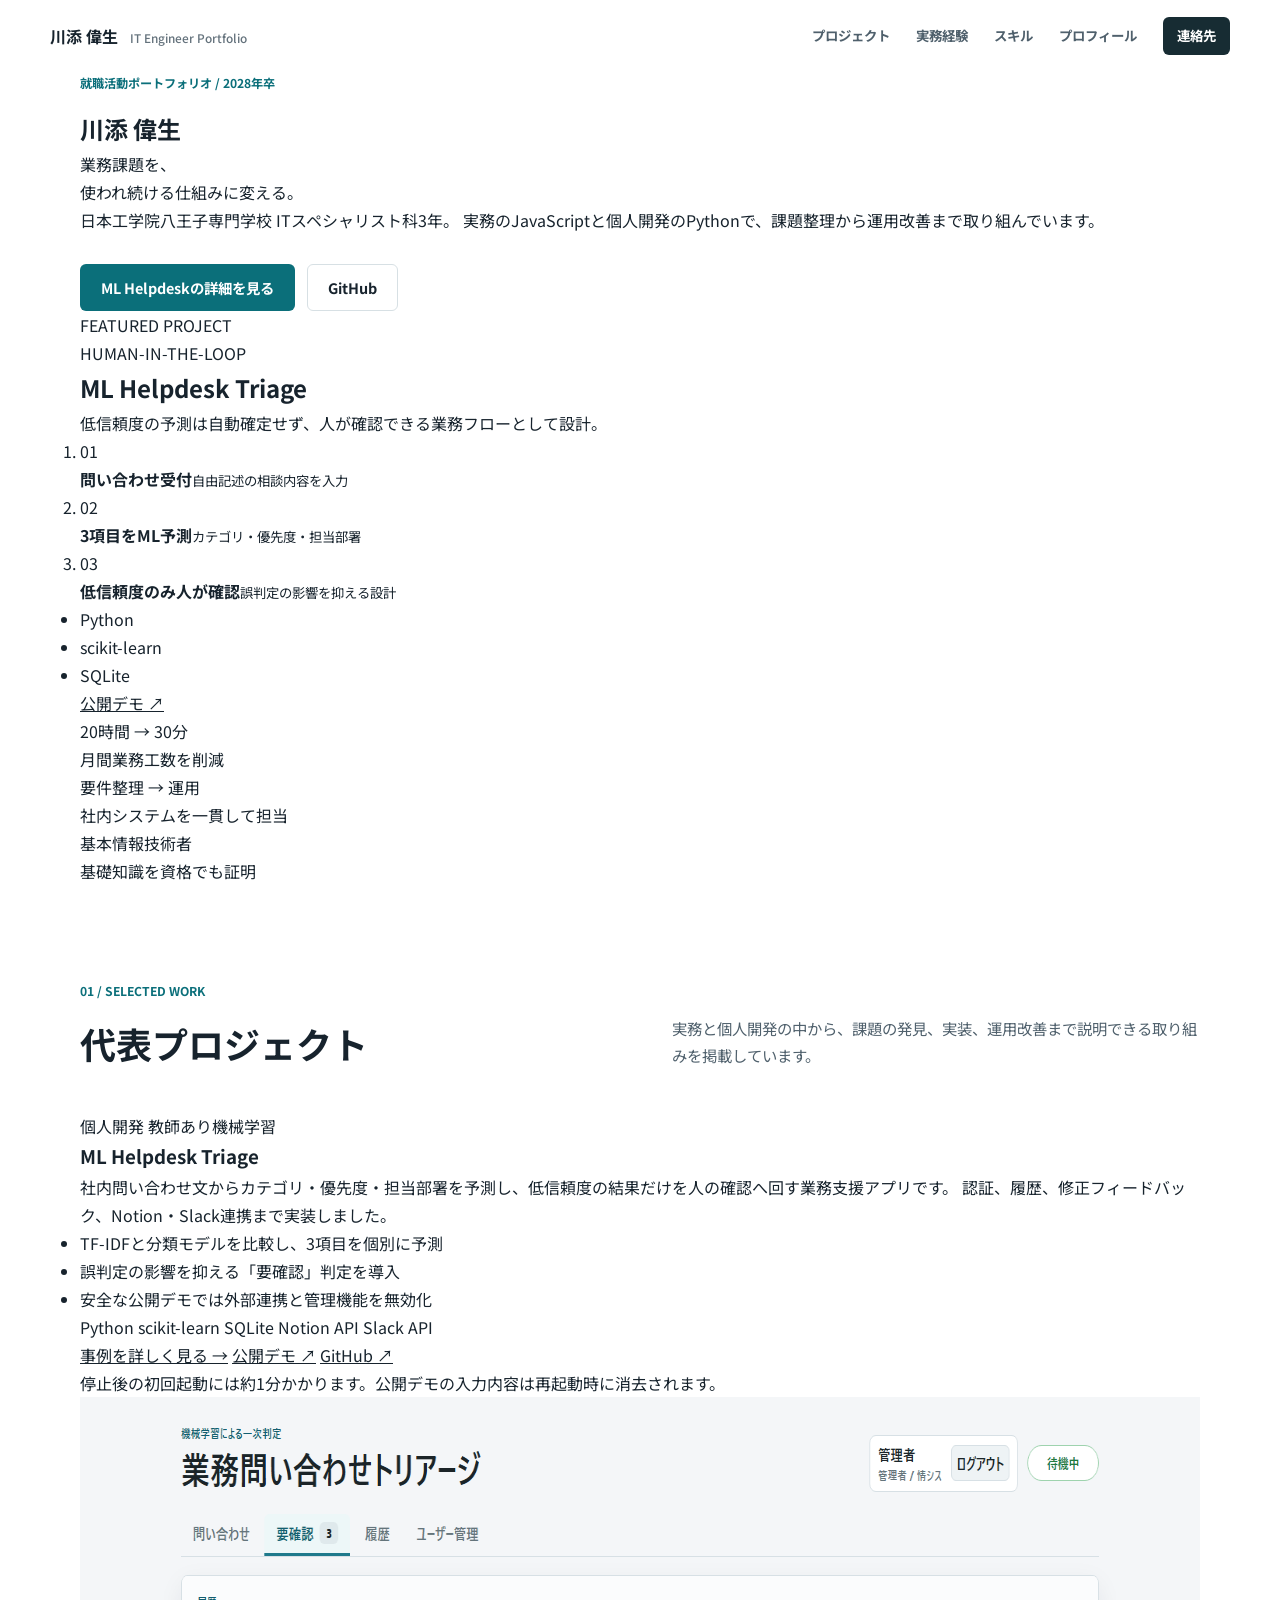
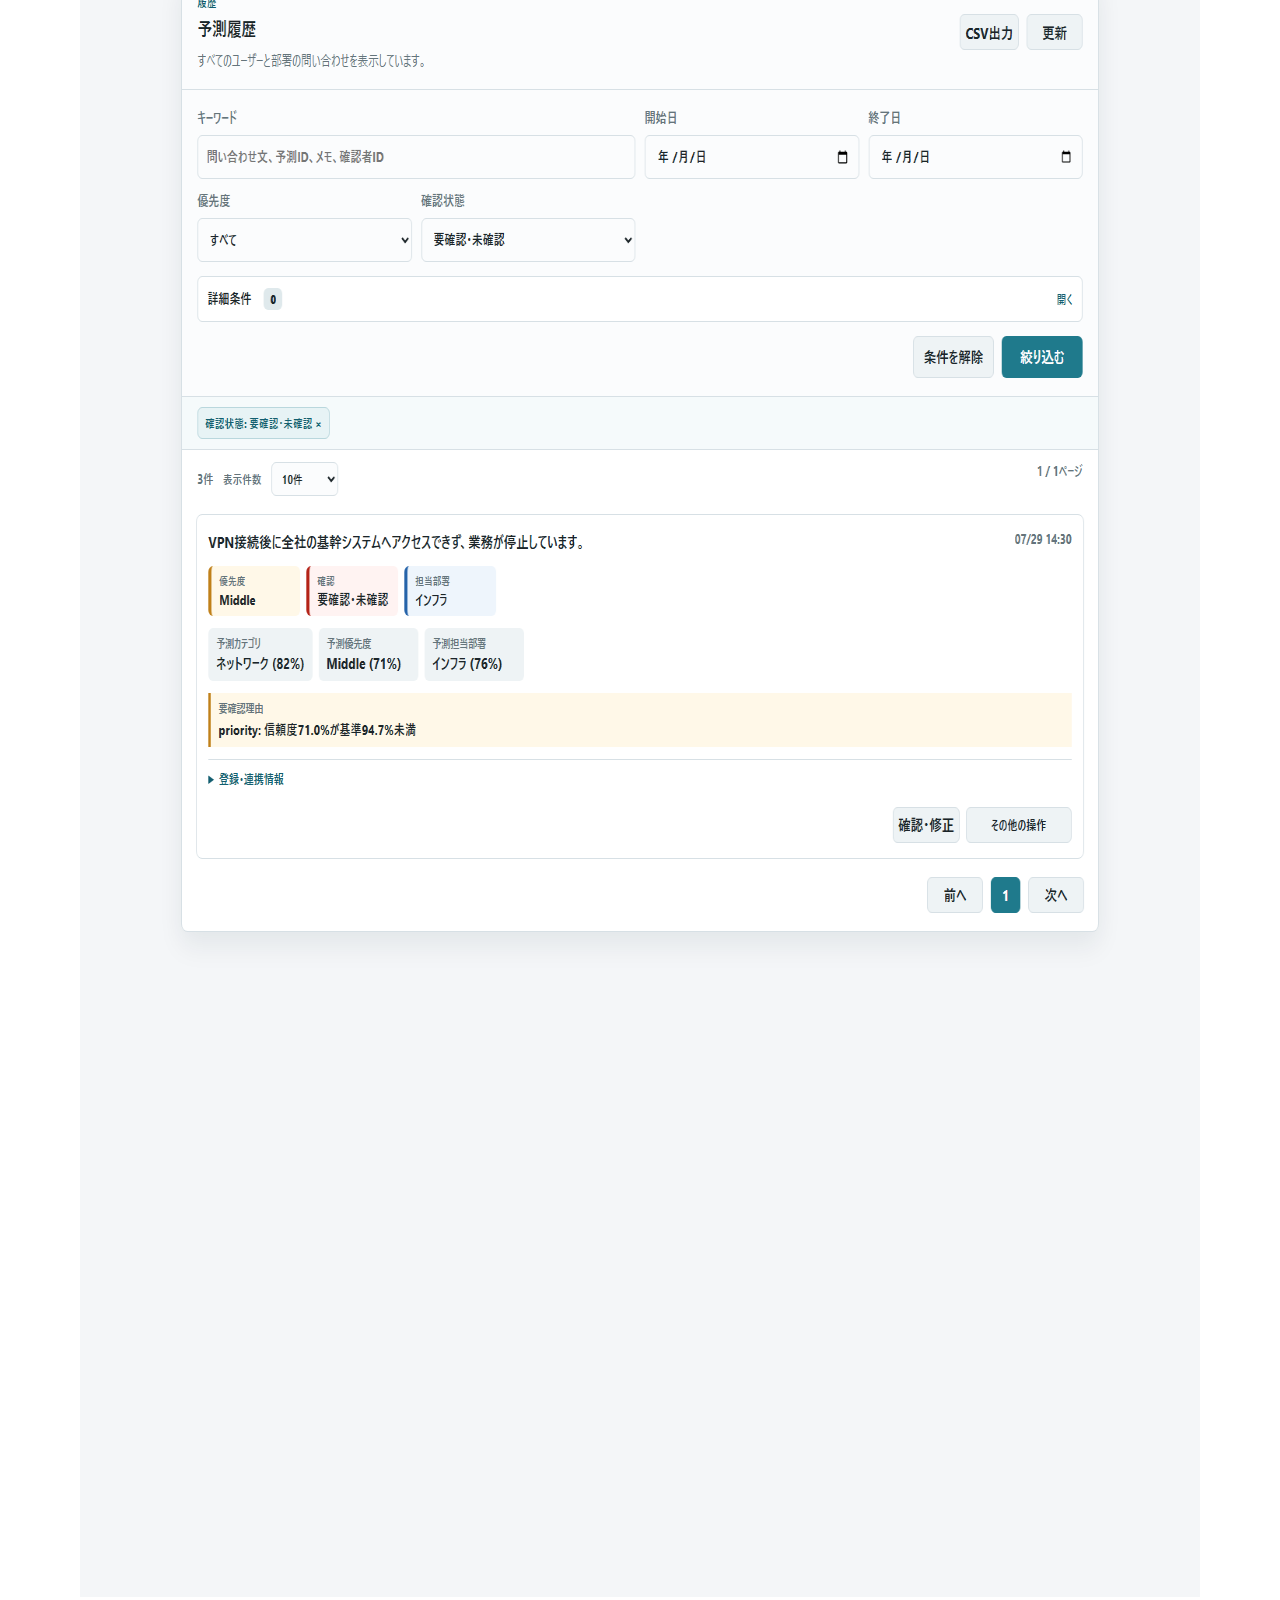
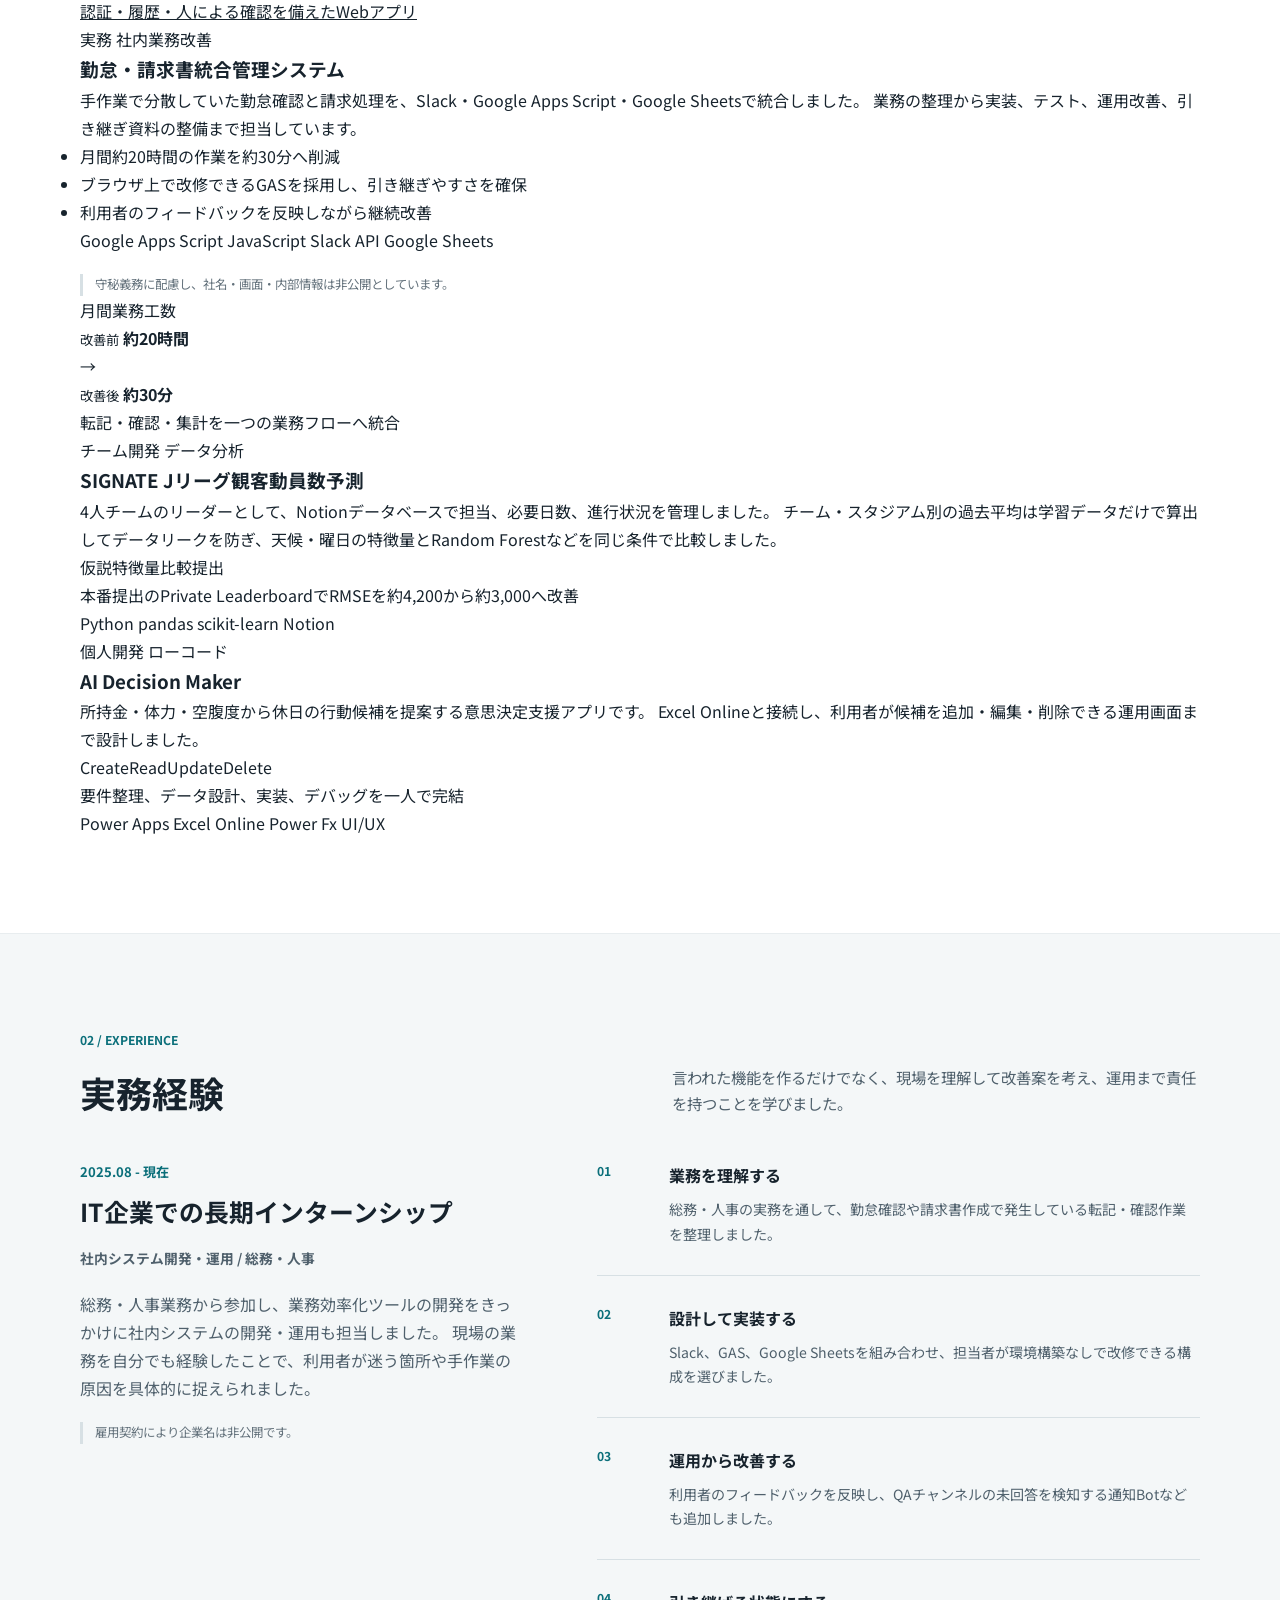
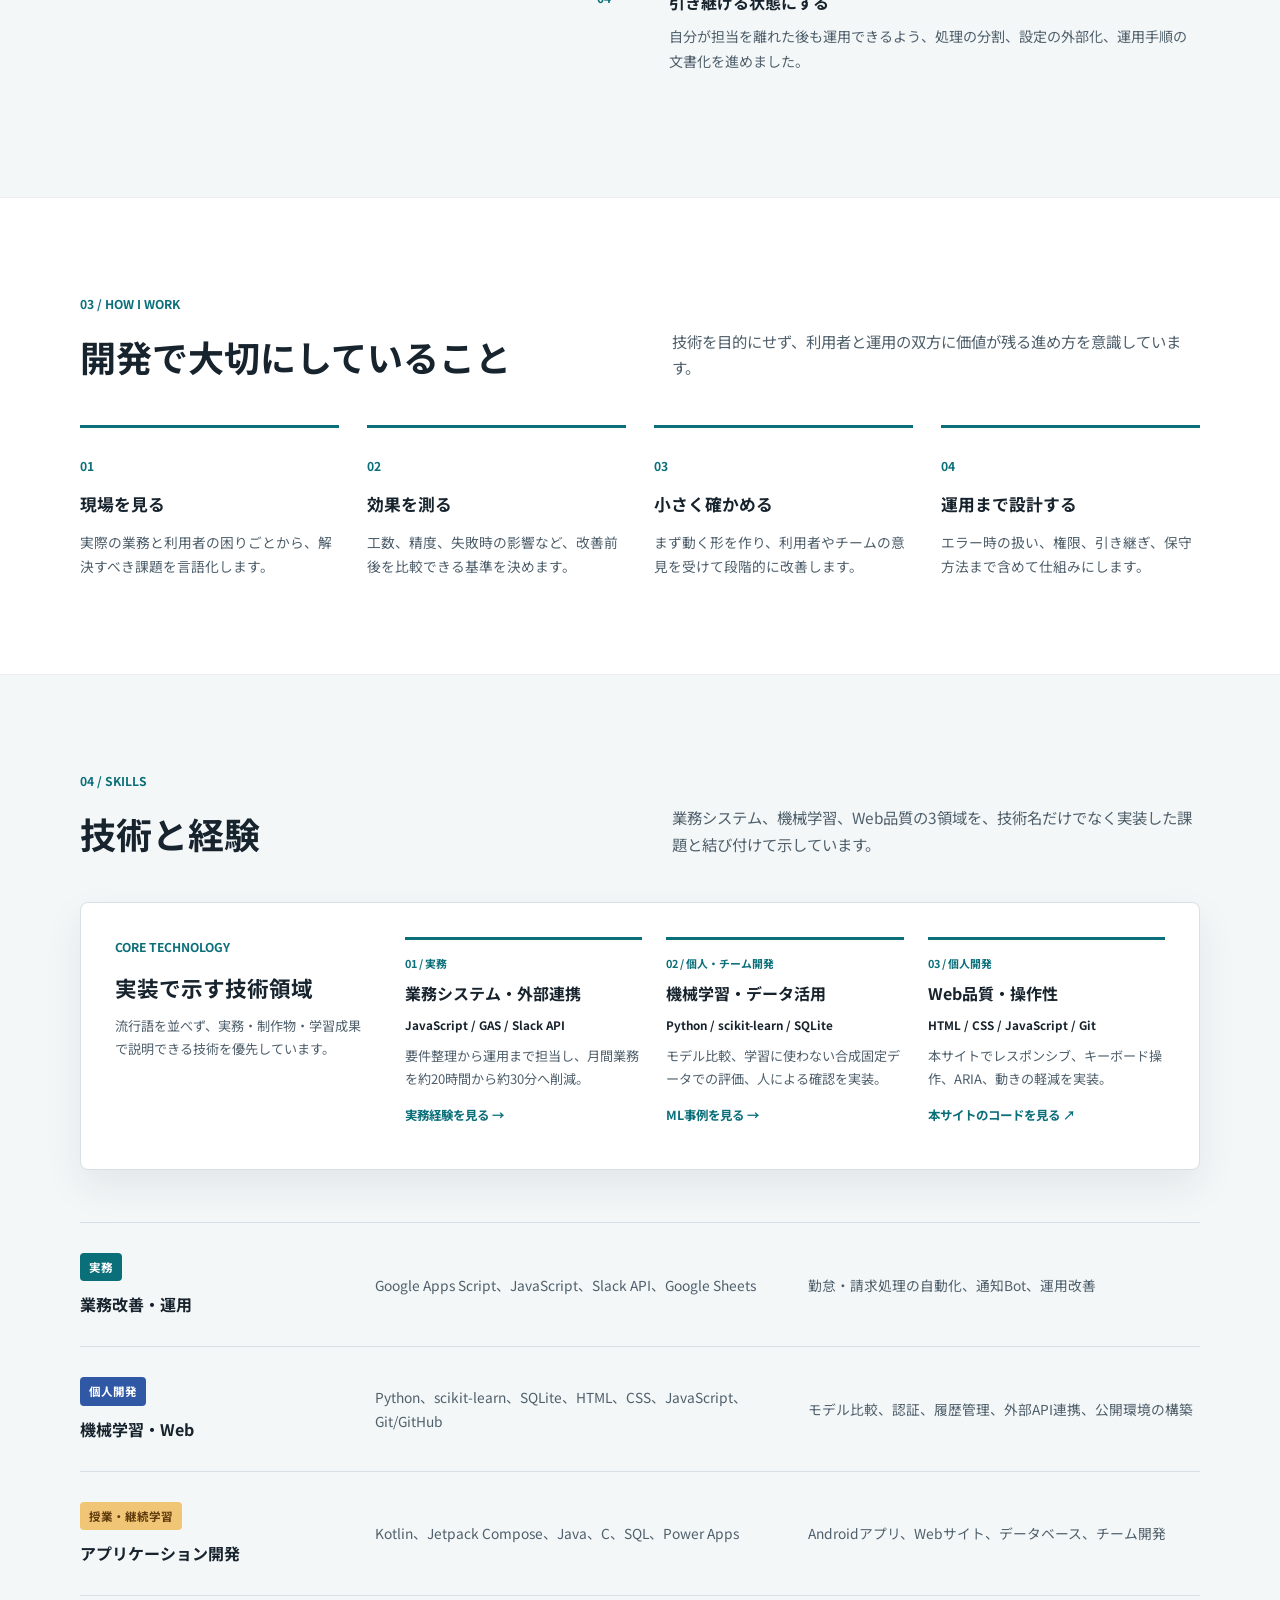
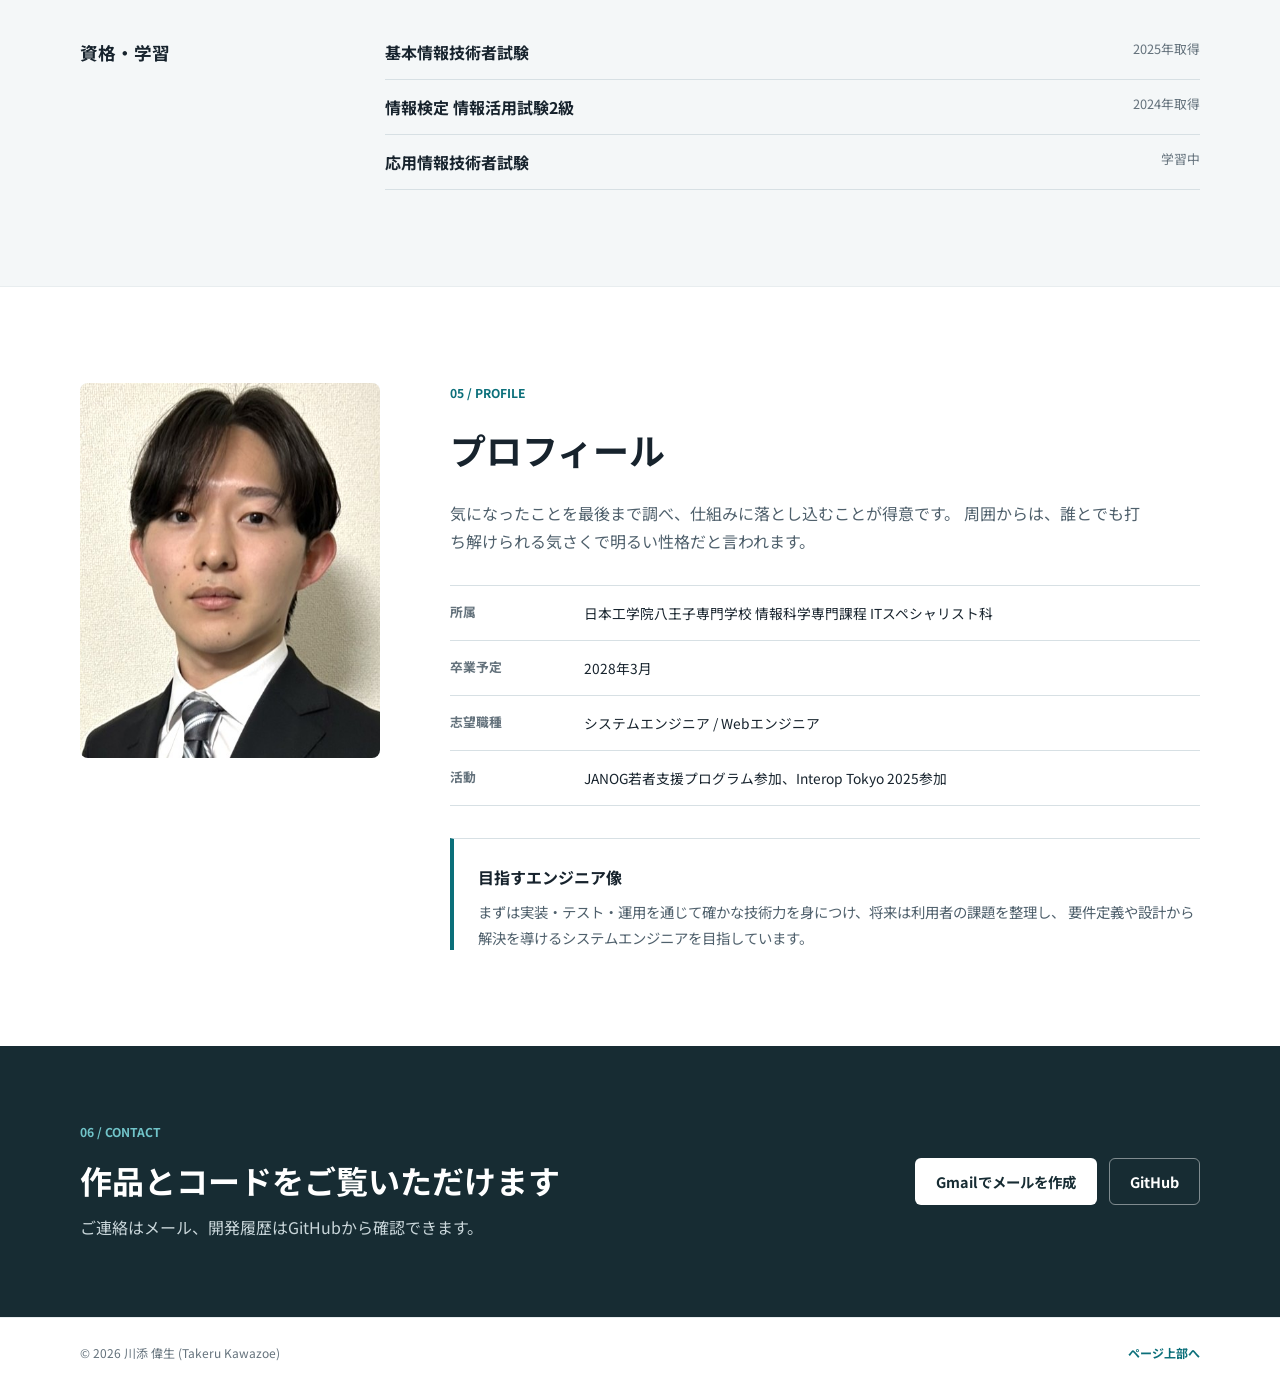
==== commit 8a040729: "fix: Gmail作成画面への連絡導線を改善" ====
--- a/index.html
+++ b/index.html
@@ -5,14 +5,14 @@
     <meta name="viewport" content="width=device-width, initial-scale=1.0">
     <meta name="description" content="川添偉生の就職活動向けポートフォリオ。長期インターンでの業務改善、教師あり機械学習、チーム開発の経験を紹介します。">
     <meta property="og:title" content="川添 偉生 | ITエンジニア ポートフォリオ">
-    <meta property="og:description" content="長期インターンでの業務改善と、機械学習・Web開発の制作物を紹介する2028年卒のポートフォリオです。">
+    <meta property="og:description" content="業務課題を、使われ続ける仕組みに変える。2028年卒のITエンジニア志望です。">
     <meta property="og:type" content="website">
     <meta property="og:url" content="https://takerukawazoe.github.io/portfolio/">
     <meta property="og:image" content="https://takerukawazoe.github.io/portfolio/images/ml-helpdesk-dashboard.png">
     <meta name="twitter:card" content="summary_large_image">
     <title>川添 偉生 | ITエンジニア ポートフォリオ</title>
     <script>document.documentElement.classList.add("js");</script>
-    <link rel="stylesheet" href="./style.css?v=19">
+    <link rel="stylesheet" href="./style.css?v=14">
     <link href="https://fonts.googleapis.com/css2?family=Noto+Sans+JP:wght@400;500;700&display=swap" rel="stylesheet">
 </head>
 <body class="career-page">
@@ -30,181 +30,213 @@
                 <span></span>
             </button>
             <nav id="global-navigation" class="global-nav" aria-label="メインナビゲーション">
-                <a href="#profile">プロフィール</a>
                 <a href="#projects">プロジェクト</a>
                 <a href="#experience">実務経験</a>
                 <a href="#skills">スキル</a>
+                <a href="#profile">プロフィール</a>
                 <a class="nav-contact" href="#contact">連絡先</a>
             </nav>
         </div>
     </header>
 
     <main id="main-content">
-        <section id="home" class="orbit-hero" aria-labelledby="hero-name">
-            <div class="orbit-canvas" aria-hidden="true">
-                <svg viewBox="0 0 800 800" focusable="false">
-                    <g class="orbit-motion orbit-track orbit-track-outer">
-                        <circle class="orbit-line" cx="400" cy="400" r="292"></circle>
-                        <circle class="orbit-shape orbit-shape-circle" cx="400" cy="108" r="20"></circle>
-                        <rect class="orbit-shape orbit-shape-square" x="672" y="380" width="40" height="40" rx="8"></rect>
-                        <polygon class="orbit-shape orbit-shape-diamond" points="400,670 430,700 400,730 370,700"></polygon>
-                    </g>
-                    <g class="orbit-motion orbit-track orbit-track-inner">
-                        <circle class="orbit-line orbit-line-dashed" cx="400" cy="400" r="194"></circle>
-                        <rect class="orbit-shape orbit-shape-square" x="382" y="188" width="36" height="36" rx="7"></rect>
-                        <circle class="orbit-shape orbit-shape-circle" cx="400" cy="594" r="18"></circle>
-                    </g>
-                    <g class="orbit-motion signal-rotor">
-                        <circle class="signal-halo" cx="400" cy="108" r="29"></circle>
-                        <circle class="signal-dot" cx="400" cy="108" r="9"></circle>
-                    </g>
-                    <g class="orbit-motion system-core">
-                        <rect class="core-frame" x="326" y="326" width="148" height="148" rx="30"></rect>
-                        <rect class="core-cell" x="365" y="365" width="70" height="70" rx="13"></rect>
-                        <circle class="core-dot" cx="400" cy="400" r="13"></circle>
-                    </g>
-                    <path class="orbit-axis" d="M400 42 V758 M42 400 H758"></path>
-                </svg>
-            </div>
-            <div class="page-shell orbit-layout">
-                <div class="orbit-identity">
-                    <p class="eyebrow">PORTFOLIO / 2028 GRADUATE</p>
-                    <h1 id="hero-name">川添 偉生</h1>
-                    <p class="orbit-role">システムエンジニア / Webエンジニア / バックエンドエンジニア志望</p>
-                    <p class="orbit-summary">長期インターンで、社内システムの要件整理から実装・テスト・運用改善まで担当しています。</p>
-                    <ul class="orbit-tech" aria-label="主要技術">
-                        <li><span>WORK</span><strong>JavaScript / GAS / Slack API</strong></li>
-                        <li><span>BUILD</span><strong>Python / scikit-learn / SQLite</strong></li>
-                    </ul>
-                    <div class="button-row" aria-label="主要リンク">
-                        <a class="button button-primary" href="#profile">プロフィールを見る</a>
-                        <a class="button button-secondary" href="#projects">制作物を見る</a>
-                    </div>
-                </div>
-                <p class="orbit-status" aria-hidden="true"><span></span> LIVE SYSTEM / CONTINUOUS MOTION</p>
-            </div>
-        </section>
-
-        <section id="profile" class="section-block section-toned profile-section" aria-labelledby="profile-title">
-            <div class="page-shell profile-layout">
-                <figure class="profile-photo-frame">
-                    <img src="./images/profile.jpg" width="699" height="559" loading="lazy" decoding="async" alt="川添偉生のプロフィール写真">
-                </figure>
-                <div class="profile-copy">
-                    <p class="section-index">01 / PROFILE</p>
-                    <h2 id="profile-title">プロフィール</h2>
-                    <p class="profile-intro">
-                        総務・人事の実務を経験し、利用者の手作業を社内システムで改善してきました。
-                        気になったことを最後まで調べ、運用できる仕組みに落とし込むことが得意です。
-                    </p>
-                    <dl class="profile-facts">
-                        <div>
-                            <dt>所属</dt>
-                            <dd>日本工学院八王子専門学校 情報科学専門課程 ITスペシャリスト科</dd>
-                        </div>
-                        <div>
-                            <dt>卒業予定</dt>
-                            <dd>2028年3月</dd>
-                        </div>
-                        <div>
-                            <dt>志望職種</dt>
-                            <dd>システムエンジニア / Webエンジニア / バックエンドエンジニア</dd>
-                        </div>
-                        <div>
-                            <dt>活動</dt>
-                            <dd>JANOG若者支援プログラム参加、Interop Tokyo 2025参加</dd>
-                        </div>
-                    </dl>
-                    <div class="career-vision">
-                        <h3>目指すエンジニア像</h3>
-                        <p>
-                            まずは実装・テスト・運用を通じて確かな技術力を身につけ、将来は利用者の課題を整理し、
-                            要件定義や設計から解決を導けるシステムエンジニアを目指しています。
+        <section id="home" class="intro-section" aria-labelledby="intro-title">
+            <div class="page-shell">
+                <div class="intro-stage">
+                    <div class="intro-copy">
+                        <p class="eyebrow">就職活動ポートフォリオ / 2028年卒</p>
+                        <h1 id="intro-title">川添 偉生</h1>
+                        <p class="intro-statement">業務課題を、<br>使われ続ける仕組みに変える。</p>
+                        <p class="intro-description">
+                            日本工学院八王子専門学校 ITスペシャリスト科3年。
+                            実務のJavaScriptと個人開発のPythonで、課題整理から運用改善まで取り組んでいます。
                         </p>
-                    </div>
-                </div>
+                        <div class="button-row" aria-label="主要リンク">
+                            <a class="button button-primary" href="./projects/ml-helpdesk/">ML Helpdeskの詳細を見る</a>
+                            <a class="button button-secondary" href="https://github.com/TakeruKawazoe" target="_blank" rel="noopener noreferrer" aria-label="GitHub（新しいタブで開く）">GitHub</a>
+                        </div>
+                    </div>
+
+                    <aside class="hero-case" aria-labelledby="hero-case-title">
+                        <div class="hero-case-heading">
+                            <p>FEATURED PROJECT</p>
+                            <span><i aria-hidden="true"></i> HUMAN-IN-THE-LOOP</span>
+                        </div>
+                        <h2 id="hero-case-title">ML Helpdesk Triage</h2>
+                        <p class="hero-case-lead">低信頼度の予測は自動確定せず、人が確認できる業務フローとして設計。</p>
+                        <ol class="hero-flow">
+                            <li>
+                                <span>01</span>
+                                <p><strong>問い合わせ受付</strong><small>自由記述の相談内容を入力</small></p>
+                            </li>
+                            <li>
+                                <span>02</span>
+                                <p><strong>3項目をML予測</strong><small>カテゴリ・優先度・担当部署</small></p>
+                            </li>
+                            <li>
+                                <span>03</span>
+                                <p><strong>低信頼度のみ人が確認</strong><small>誤判定の影響を抑える設計</small></p>
+                            </li>
+                        </ol>
+                        <div class="hero-case-footer">
+                            <ul aria-label="使用技術">
+                                <li>Python</li>
+                                <li>scikit-learn</li>
+                                <li>SQLite</li>
+                            </ul>
+                            <a href="https://ml-helpdesk-triage-demo.onrender.com/" target="_blank" rel="noopener noreferrer" aria-label="ML Helpdesk Triageの公開デモ（新しいタブで開く）">公開デモ <span aria-hidden="true">↗</span></a>
+                        </div>
+                    </aside>
+                </div>
+
+                <dl class="proof-strip" aria-label="実績サマリー">
+                    <div>
+                        <dt><span class="count-value" data-count-to="20">20</span>時間 <span>→</span> <span class="count-value" data-count-to="30">30</span>分</dt>
+                        <dd>月間業務工数を削減</dd>
+                    </div>
+                    <div>
+                        <dt>要件整理 <span>→</span> 運用</dt>
+                        <dd>社内システムを一貫して担当</dd>
+                    </div>
+                    <div>
+                        <dt>基本情報技術者</dt>
+                        <dd>基礎知識を資格でも証明</dd>
+                    </div>
+                </dl>
             </div>
         </section>
 
         <section id="projects" class="section-block projects-section" aria-labelledby="projects-title">
             <div class="page-shell">
                 <header class="section-heading">
-                    <p class="section-index">02 / SELECTED WORK</p>
-                    <h2 id="projects-title">制作物</h2>
-                    <p>概要を比較し、気になった制作物を選ぶと、課題・設計・成果の詳細を確認できます。</p>
+                    <p class="section-index">01 / SELECTED WORK</p>
+                    <h2 id="projects-title">代表プロジェクト</h2>
+                    <p>実務と個人開発の中から、課題の発見、実装、運用改善まで説明できる取り組みを掲載しています。</p>
                 </header>
 
-                <div class="works-grid">
-                    <article class="work-card work-card-wide">
-                        <a href="./projects/ml-helpdesk/" aria-label="ML Helpdesk Triageの詳細を見る">
-                            <div class="work-cover work-cover-image">
-                                <img class="ml-project-image" src="./images/ml-helpdesk-dashboard.png" width="1440" height="1800" loading="lazy" decoding="async" alt="ML Helpdesk Triageの予測履歴画面">
-                                <span class="work-cover-label">MACHINE LEARNING / WEB APP</span>
-                            </div>
-                            <div class="work-card-body">
-                                <div class="work-card-topline"><span>01</span><span>個人開発</span></div>
-                                <h3 class="ml-project-title">ML Helpdesk Triage</h3>
-                                <p>問い合わせの3項目を予測し、低信頼度だけ人の確認へ回す業務支援アプリ。</p>
-                                <ul class="work-tags" aria-label="使用技術"><li>Python</li><li>scikit-learn</li><li>SQLite</li></ul>
-                                <span class="work-card-link">詳しく見る <i aria-hidden="true">→</i></span>
-                            </div>
+                <div class="project-list">
+                    <article class="project-story project-story-ml">
+                        <div class="project-copy">
+                            <div class="project-meta">
+                                <span class="project-type project-type-personal">個人開発</span>
+                                <span>教師あり機械学習</span>
+                            </div>
+                            <h3 class="ml-project-title">ML Helpdesk Triage</h3>
+                            <p class="project-lead">
+                                社内問い合わせ文からカテゴリ・優先度・担当部署を予測し、低信頼度の結果だけを人の確認へ回す業務支援アプリです。
+                                認証、履歴、修正フィードバック、Notion・Slack連携まで実装しました。
+                            </p>
+                            <ul class="project-points">
+                                <li>TF-IDFと分類モデルを比較し、3項目を個別に予測</li>
+                                <li>誤判定の影響を抑える「要確認」判定を導入</li>
+                                <li>安全な公開デモでは外部連携と管理機能を無効化</li>
+                            </ul>
+                            <div class="tag-list" aria-label="使用技術">
+                                <span>Python</span>
+                                <span>scikit-learn</span>
+                                <span>SQLite</span>
+                                <span>Notion API</span>
+                                <span>Slack API</span>
+                            </div>
+                            <div class="project-actions">
+                                <a class="text-link" href="./projects/ml-helpdesk/">事例を詳しく見る <span aria-hidden="true">→</span></a>
+                                <a class="text-link" href="https://ml-helpdesk-triage-demo.onrender.com/" target="_blank" rel="noopener noreferrer" aria-label="公開デモ（新しいタブで開く）">公開デモ <span aria-hidden="true">↗</span></a>
+                                <a class="text-link" href="https://github.com/TakeruKawazoe/ml-helpdesk-triage" target="_blank" rel="noopener noreferrer" aria-label="ML Helpdesk TriageのGitHub（新しいタブで開く）">GitHub <span aria-hidden="true">↗</span></a>
+                            </div>
+                            <p class="demo-note">停止後の初回起動には約1分かかります。公開デモの入力内容は再起動時に消去されます。</p>
+                        </div>
+                        <a class="product-preview" href="./projects/ml-helpdesk/" aria-label="ML Helpdesk Triageの詳細ページを見る">
+                            <img class="ml-project-image" src="./images/ml-helpdesk-dashboard.png" width="1440" height="1800" loading="lazy" decoding="async" alt="ML Helpdesk Triageの予測履歴画面">
+                            <span>認証・履歴・人による確認を備えたWebアプリ</span>
                         </a>
                     </article>
 
-                    <article class="work-card">
-                        <a href="./projects/internship-system/" aria-label="勤怠・請求書統合管理システムの詳細を見る">
-                            <div class="work-cover work-cover-system" aria-hidden="true">
-                                <span class="work-cover-label">WORKFLOW / OPERATIONS</span>
-                                <div class="mini-system-flow"><b>Slack</b><i>→</i><b>GAS</b><i>→</i><b>Sheets</b></div>
-                                <strong><span>約20h</span><i>→</i><span>約30m</span></strong>
-                            </div>
-                            <div class="work-card-body">
-                                <div class="work-card-topline"><span>02</span><span>実務</span></div>
-                                <h3>勤怠・請求書統合管理システム</h3>
-                                <p>Slack打刻、勤怠集計、請求書処理を統合し、月間作業を約20時間から約30分へ削減。</p>
-                                <ul class="work-tags" aria-label="使用技術"><li>GAS</li><li>Slack API</li><li>Google Sheets</li></ul>
-                                <span class="work-card-link">詳しく見る <i aria-hidden="true">→</i></span>
-                            </div>
-                        </a>
+                    <article class="project-story project-story-impact">
+                        <div class="project-copy">
+                            <div class="project-meta">
+                                <span class="project-type">実務</span>
+                                <span>社内業務改善</span>
+                            </div>
+                            <h3>勤怠・請求書統合管理システム</h3>
+                            <p class="project-lead">
+                                手作業で分散していた勤怠確認と請求処理を、Slack・Google Apps Script・Google Sheetsで統合しました。
+                                業務の整理から実装、テスト、運用改善、引き継ぎ資料の整備まで担当しています。
+                            </p>
+                            <ul class="project-points">
+                                <li>月間約20時間の作業を約30分へ削減</li>
+                                <li>ブラウザ上で改修できるGASを採用し、引き継ぎやすさを確保</li>
+                                <li>利用者のフィードバックを反映しながら継続改善</li>
+                            </ul>
+                            <div class="tag-list" aria-label="使用技術">
+                                <span>Google Apps Script</span>
+                                <span>JavaScript</span>
+                                <span>Slack API</span>
+                                <span>Google Sheets</span>
+                            </div>
+                            <p class="confidential-note">守秘義務に配慮し、社名・画面・内部情報は非公開としています。</p>
+                        </div>
+                        <figure class="impact-figure" aria-label="月間業務工数を約20時間から約30分へ削減">
+                            <figcaption>月間業務工数</figcaption>
+                            <div class="impact-values">
+                                <div>
+                                    <small>改善前</small>
+                                    <strong>約20<span>時間</span></strong>
+                                </div>
+                                <span class="impact-arrow" aria-hidden="true">→</span>
+                                <div class="impact-after">
+                                    <small>改善後</small>
+                                    <strong>約30<span>分</span></strong>
+                                </div>
+                            </div>
+                            <p>転記・確認・集計を一つの業務フローへ統合</p>
+                        </figure>
                     </article>
 
-                    <article class="work-card">
-                        <a href="./projects/signate-jleague/" aria-label="SIGNATE Jリーグ観客動員数予測の詳細を見る">
-                            <div class="work-cover work-cover-chart" aria-hidden="true">
-                                <span class="work-cover-label">DATA ANALYSIS / TEAM</span>
-                                <svg viewBox="0 0 420 210" focusable="false">
-                                    <path d="M34 166 H390 M34 118 H390 M34 70 H390"></path>
-                                    <polyline points="46,46 378,162"></polyline>
-                                    <circle cx="46" cy="46" r="7"></circle><circle cx="378" cy="162" r="9"></circle>
-                                </svg>
-                                <div class="chart-value"><span>RMSE</span><strong>約4,200 → 約3,000</strong></div>
-                            </div>
-                            <div class="work-card-body">
-                                <div class="work-card-topline"><span>03</span><span>4人チーム</span></div>
-                                <h3>SIGNATE Jリーグ観客動員数予測</h3>
-                                <p>特徴量設計とモデル比較を担当し、チームのPrivate Leaderboardスコアを改善。</p>
-                                <ul class="work-tags" aria-label="使用技術"><li>Python</li><li>pandas</li><li>scikit-learn</li></ul>
-                                <span class="work-card-link">詳しく見る <i aria-hidden="true">→</i></span>
-                            </div>
-                        </a>
-                    </article>
-
-                    <article class="work-card work-card-wide">
-                        <a href="./projects/ai-decision-maker/" aria-label="AI Decision Makerの詳細を見る">
-                            <div class="work-cover work-cover-decision" aria-hidden="true">
-                                <span class="work-cover-label">RULE-BASED / LOW-CODE</span>
-                                <div class="decision-inputs"><span>所持金</span><span>体力</span><span>空腹度</span></div>
-                                <div class="decision-result"><small>TODAY'S OPTION</small><strong>条件に合う行動を提案</strong></div>
-                            </div>
-                            <div class="work-card-body">
-                                <div class="work-card-topline"><span>04</span><span>個人開発</span></div>
-                                <h3>AI Decision Maker</h3>
-                                <p>所持金・体力・空腹度から休日の行動候補を選ぶ、ルールベースの意思決定支援アプリ。</p>
-                                <ul class="work-tags" aria-label="使用技術"><li>Power Apps</li><li>Power Fx</li><li>Excel Online</li></ul>
-                                <span class="work-card-link">詳しく見る <i aria-hidden="true">→</i></span>
-                            </div>
-                        </a>
-                    </article>
+                    <div class="compact-project-grid">
+                        <article class="compact-project">
+                            <div class="project-meta">
+                                <span class="project-type project-type-team">チーム開発</span>
+                                <span>データ分析</span>
+                            </div>
+                            <h3>SIGNATE Jリーグ観客動員数予測</h3>
+                            <p>
+                                4人チームのリーダーとして、Notionデータベースで担当、必要日数、進行状況を管理しました。
+                                チーム・スタジアム別の過去平均は学習データだけで算出してデータリークを防ぎ、天候・曜日の特徴量とRandom Forestなどを同じ条件で比較しました。
+                            </p>
+                            <div class="process-visual" aria-label="仮説、特徴量作成、モデル比較、本番提出の4工程">
+                                <span>仮説</span><span>特徴量</span><span>比較</span><span>提出</span>
+                            </div>
+                            <p class="project-result">本番提出のPrivate LeaderboardでRMSEを約<span class="count-value" data-count-to="4200" data-count-format="comma">4,200</span>から約<span class="count-value" data-count-to="3000" data-count-format="comma">3,000</span>へ改善</p>
+                            <div class="tag-list" aria-label="使用技術">
+                                <span>Python</span>
+                                <span>pandas</span>
+                                <span>scikit-learn</span>
+                                <span>Notion</span>
+                            </div>
+                        </article>
+
+                        <article class="compact-project">
+                            <div class="project-meta">
+                                <span class="project-type project-type-lowcode">個人開発</span>
+                                <span>ローコード</span>
+                            </div>
+                            <h3>AI Decision Maker</h3>
+                            <p>
+                                所持金・体力・空腹度から休日の行動候補を提案する意思決定支援アプリです。
+                                Excel Onlineと接続し、利用者が候補を追加・編集・削除できる運用画面まで設計しました。
+                            </p>
+                            <div class="crud-visual" aria-label="作成、参照、更新、削除のCRUD機能">
+                                <span>Create</span><span>Read</span><span>Update</span><span>Delete</span>
+                            </div>
+                            <p class="project-result">要件整理、データ設計、実装、デバッグを一人で完結</p>
+                            <div class="tag-list" aria-label="使用技術">
+                                <span>Power Apps</span>
+                                <span>Excel Online</span>
+                                <span>Power Fx</span>
+                                <span>UI/UX</span>
+                            </div>
+                        </article>
+                    </div>
                 </div>
             </div>
         </section>
@@ -212,7 +244,7 @@
         <section id="experience" class="section-block section-toned" aria-labelledby="experience-title">
             <div class="page-shell">
                 <header class="section-heading">
-                    <p class="section-index">03 / EXPERIENCE</p>
+                    <p class="section-index">02 / EXPERIENCE</p>
                     <h2 id="experience-title">実務経験</h2>
                     <p>言われた機能を作るだけでなく、現場を理解して改善案を考え、運用まで責任を持つことを学びました。</p>
                 </header>
@@ -266,7 +298,7 @@
         <section id="approach" class="section-block" aria-labelledby="approach-title">
             <div class="page-shell">
                 <header class="section-heading">
-                    <p class="section-index">04 / HOW I WORK</p>
+                    <p class="section-index">03 / HOW I WORK</p>
                     <h2 id="approach-title">開発で大切にしていること</h2>
                     <p>技術を目的にせず、利用者と運用の双方に価値が残る進め方を意識しています。</p>
                 </header>
@@ -299,7 +331,7 @@
         <section id="skills" class="section-block section-toned" aria-labelledby="skills-title">
             <div class="page-shell">
                 <header class="section-heading">
-                    <p class="section-index">05 / SKILLS</p>
+                    <p class="section-index">04 / SKILLS</p>
                     <h2 id="skills-title">技術と経験</h2>
                     <p>業務システム、機械学習、Web品質の3領域を、技術名だけでなく実装した課題と結び付けて示しています。</p>
                 </header>
@@ -373,6 +405,47 @@
             </div>
         </section>
 
+        <section id="profile" class="section-block profile-section" aria-labelledby="profile-title">
+            <div class="page-shell profile-layout">
+                <figure class="profile-photo-frame">
+                    <img src="./images/profile.jpg" width="699" height="559" loading="lazy" decoding="async" alt="川添偉生のプロフィール写真">
+                </figure>
+                <div class="profile-copy">
+                    <p class="section-index">05 / PROFILE</p>
+                    <h2 id="profile-title">プロフィール</h2>
+                    <p class="profile-intro">
+                        気になったことを最後まで調べ、仕組みに落とし込むことが得意です。
+                        周囲からは、誰とでも打ち解けられる気さくで明るい性格だと言われます。
+                    </p>
+                    <dl class="profile-facts">
+                        <div>
+                            <dt>所属</dt>
+                            <dd>日本工学院八王子専門学校 情報科学専門課程 ITスペシャリスト科</dd>
+                        </div>
+                        <div>
+                            <dt>卒業予定</dt>
+                            <dd>2028年3月</dd>
+                        </div>
+                        <div>
+                            <dt>志望職種</dt>
+                            <dd>システムエンジニア / Webエンジニア</dd>
+                        </div>
+                        <div>
+                            <dt>活動</dt>
+                            <dd>JANOG若者支援プログラム参加、Interop Tokyo 2025参加</dd>
+                        </div>
+                    </dl>
+                    <div class="career-vision">
+                        <h3>目指すエンジニア像</h3>
+                        <p>
+                            まずは実装・テスト・運用を通じて確かな技術力を身につけ、将来は利用者の課題を整理し、
+                            要件定義や設計から解決を導けるシステムエンジニアを目指しています。
+                        </p>
+                    </div>
+                </div>
+            </div>
+        </section>
+
         <section id="contact" class="contact-section" aria-labelledby="contact-title">
             <div class="page-shell contact-layout">
                 <div>
@@ -381,7 +454,7 @@
                     <p>ご連絡はメール、開発履歴はGitHubから確認できます。</p>
                 </div>
                 <div class="contact-actions">
-                    <a class="button button-light" href="mailto:takeru.kawazoe@gmail.com">メールで連絡</a>
+                    <a class="button button-light" href="https://mail.google.com/mail/?view=cm&amp;fs=1&amp;tf=1&amp;to=takeru.kawazoe%40gmail.com" target="_blank" rel="noopener noreferrer" aria-label="Gmailでメールを作成（新しいタブで開く）">Gmailでメールを作成</a>
                     <a class="button button-outline-light" href="https://github.com/TakeruKawazoe" target="_blank" rel="noopener noreferrer" aria-label="GitHub（新しいタブで開く）">GitHub</a>
                 </div>
             </div>
@@ -395,7 +468,7 @@
         </div>
     </footer>
 
-    <script src="./motion.js?v=5"></script>
+    <script src="./motion.js?v=2"></script>
     <script src="./script.js?v=4"></script>
 </body>
 </html>
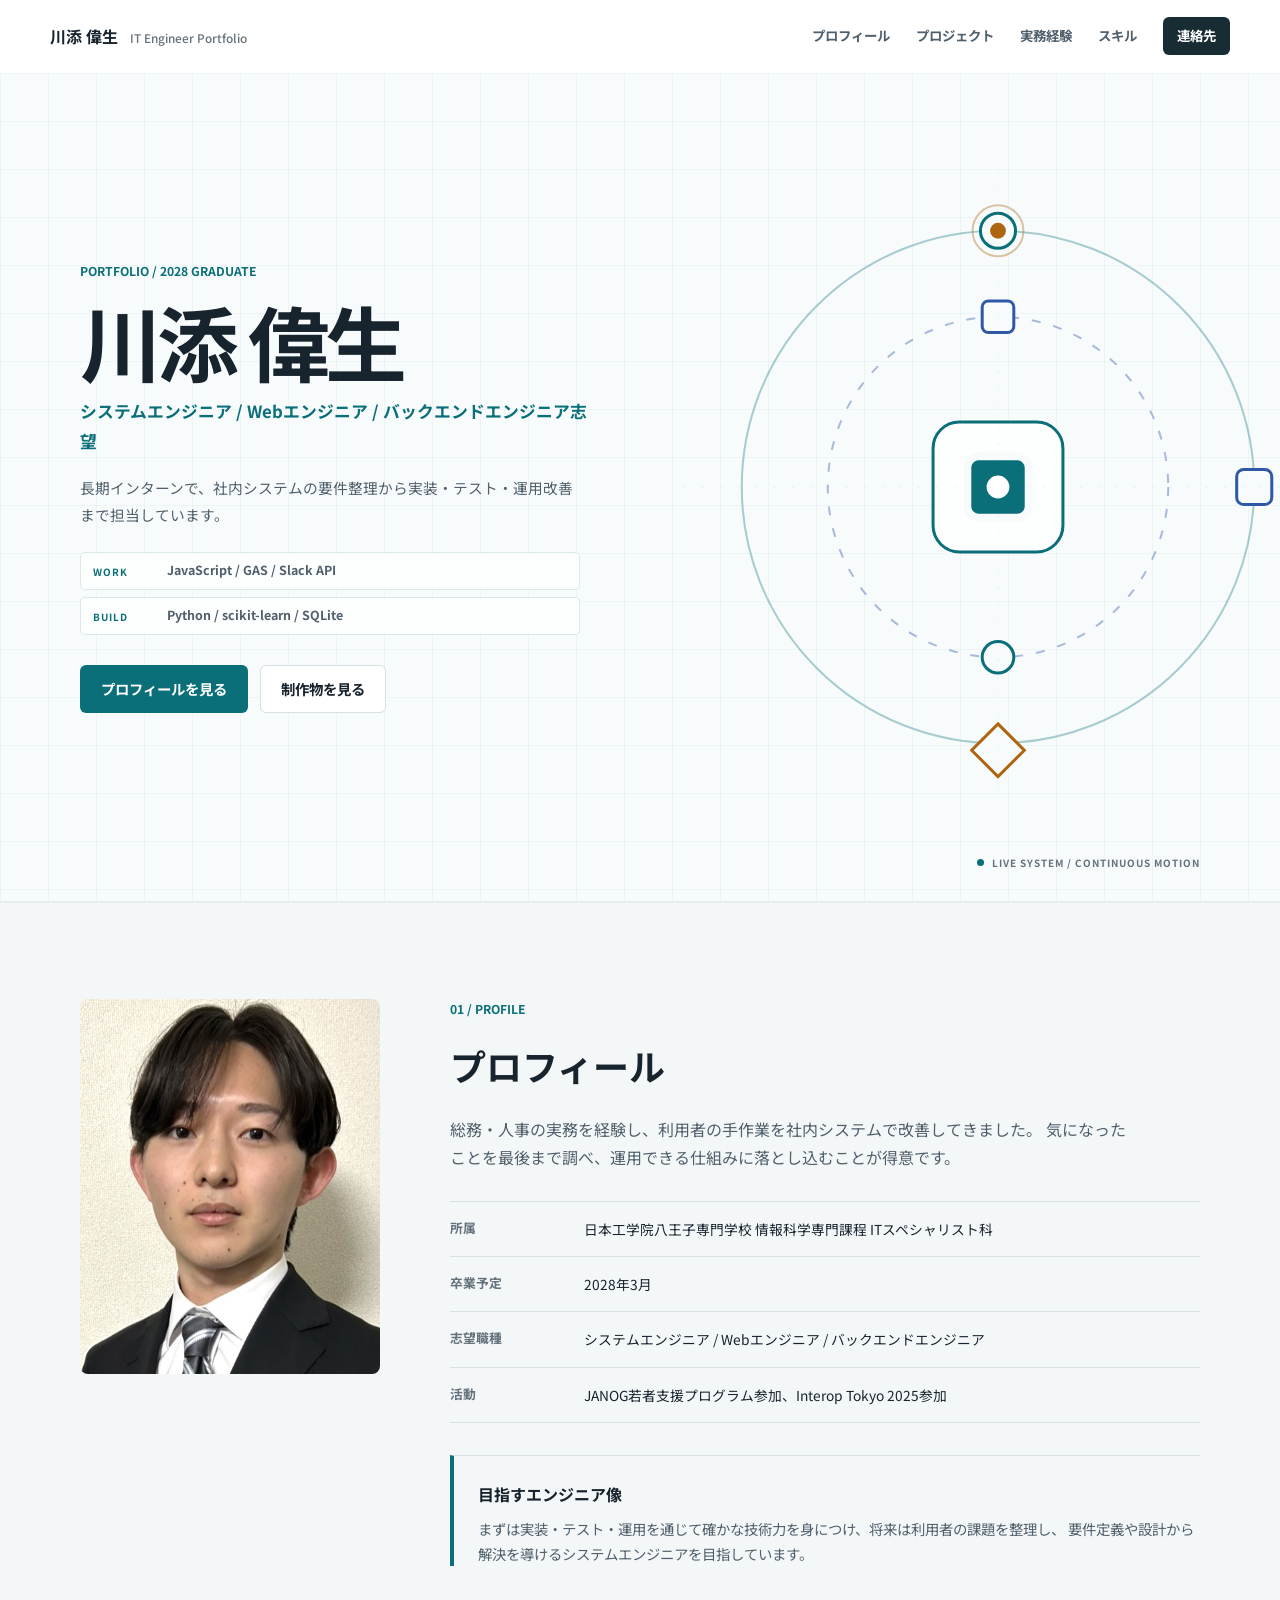
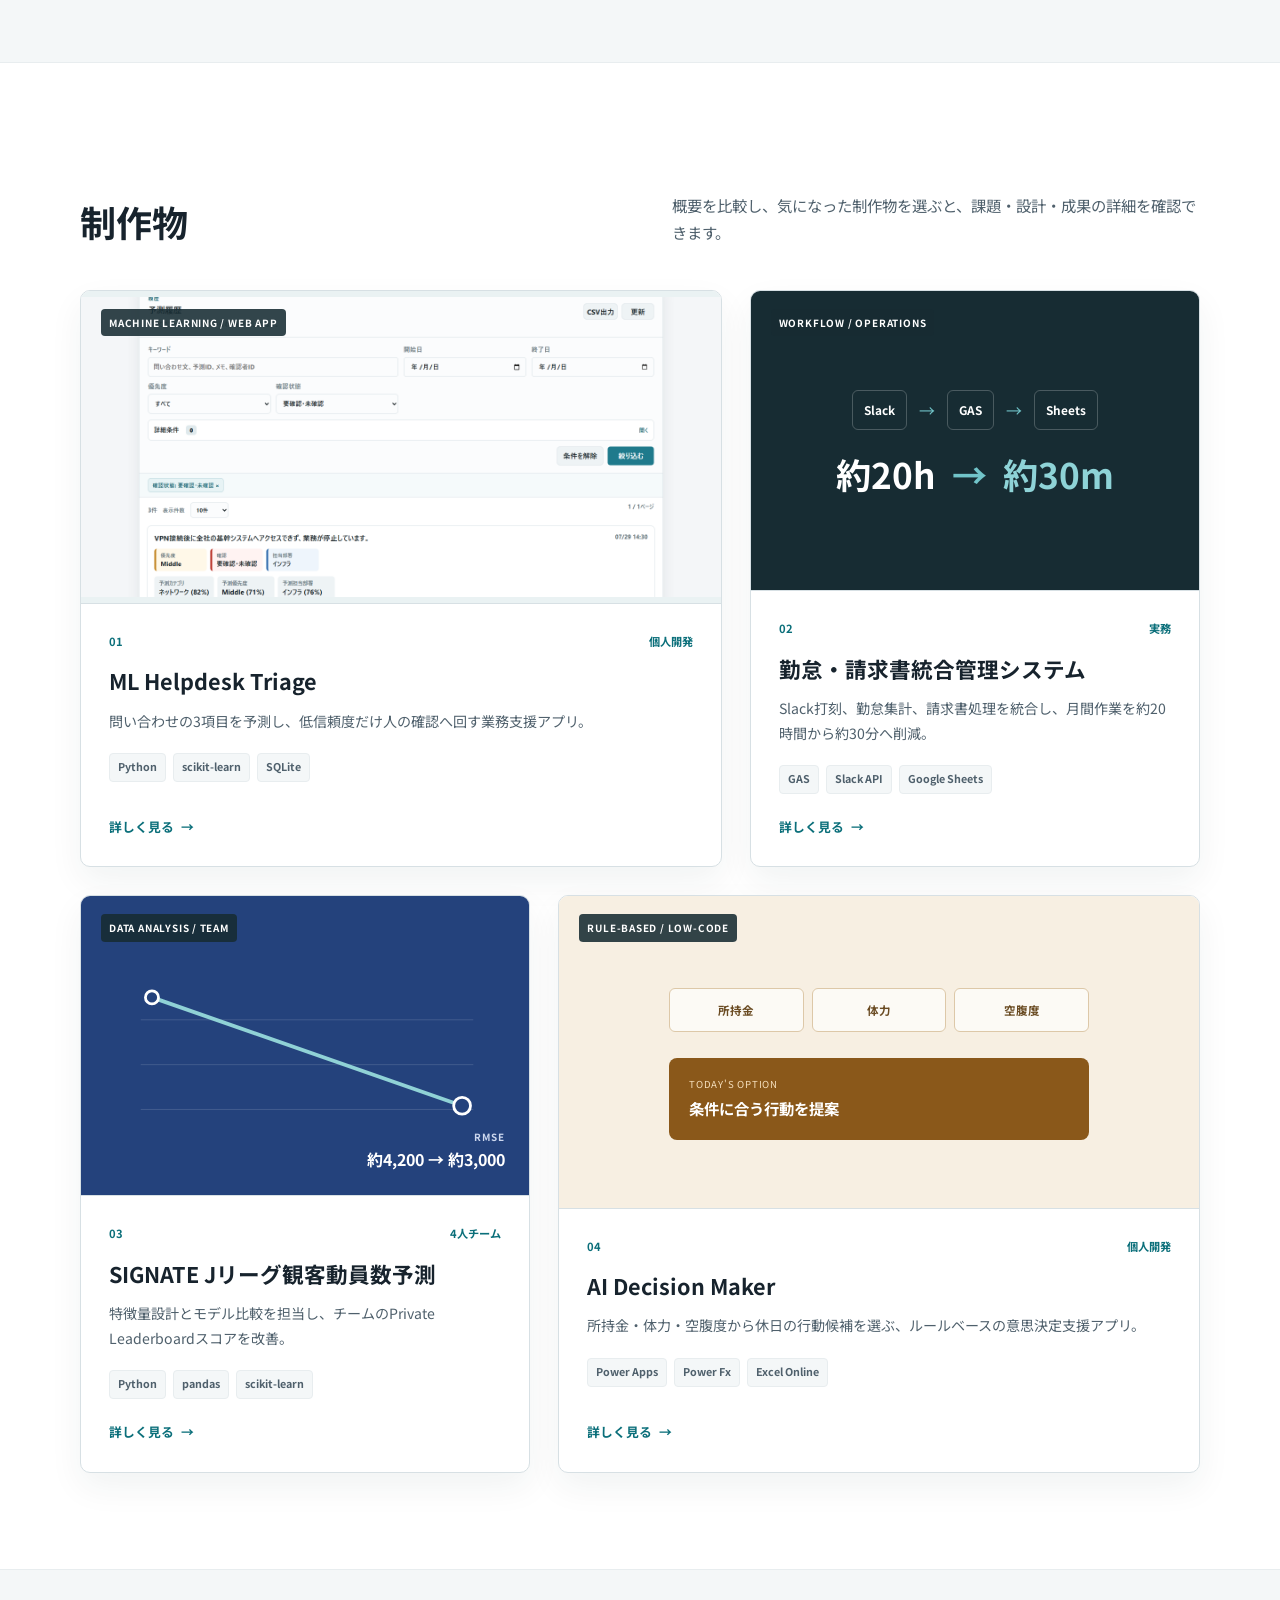
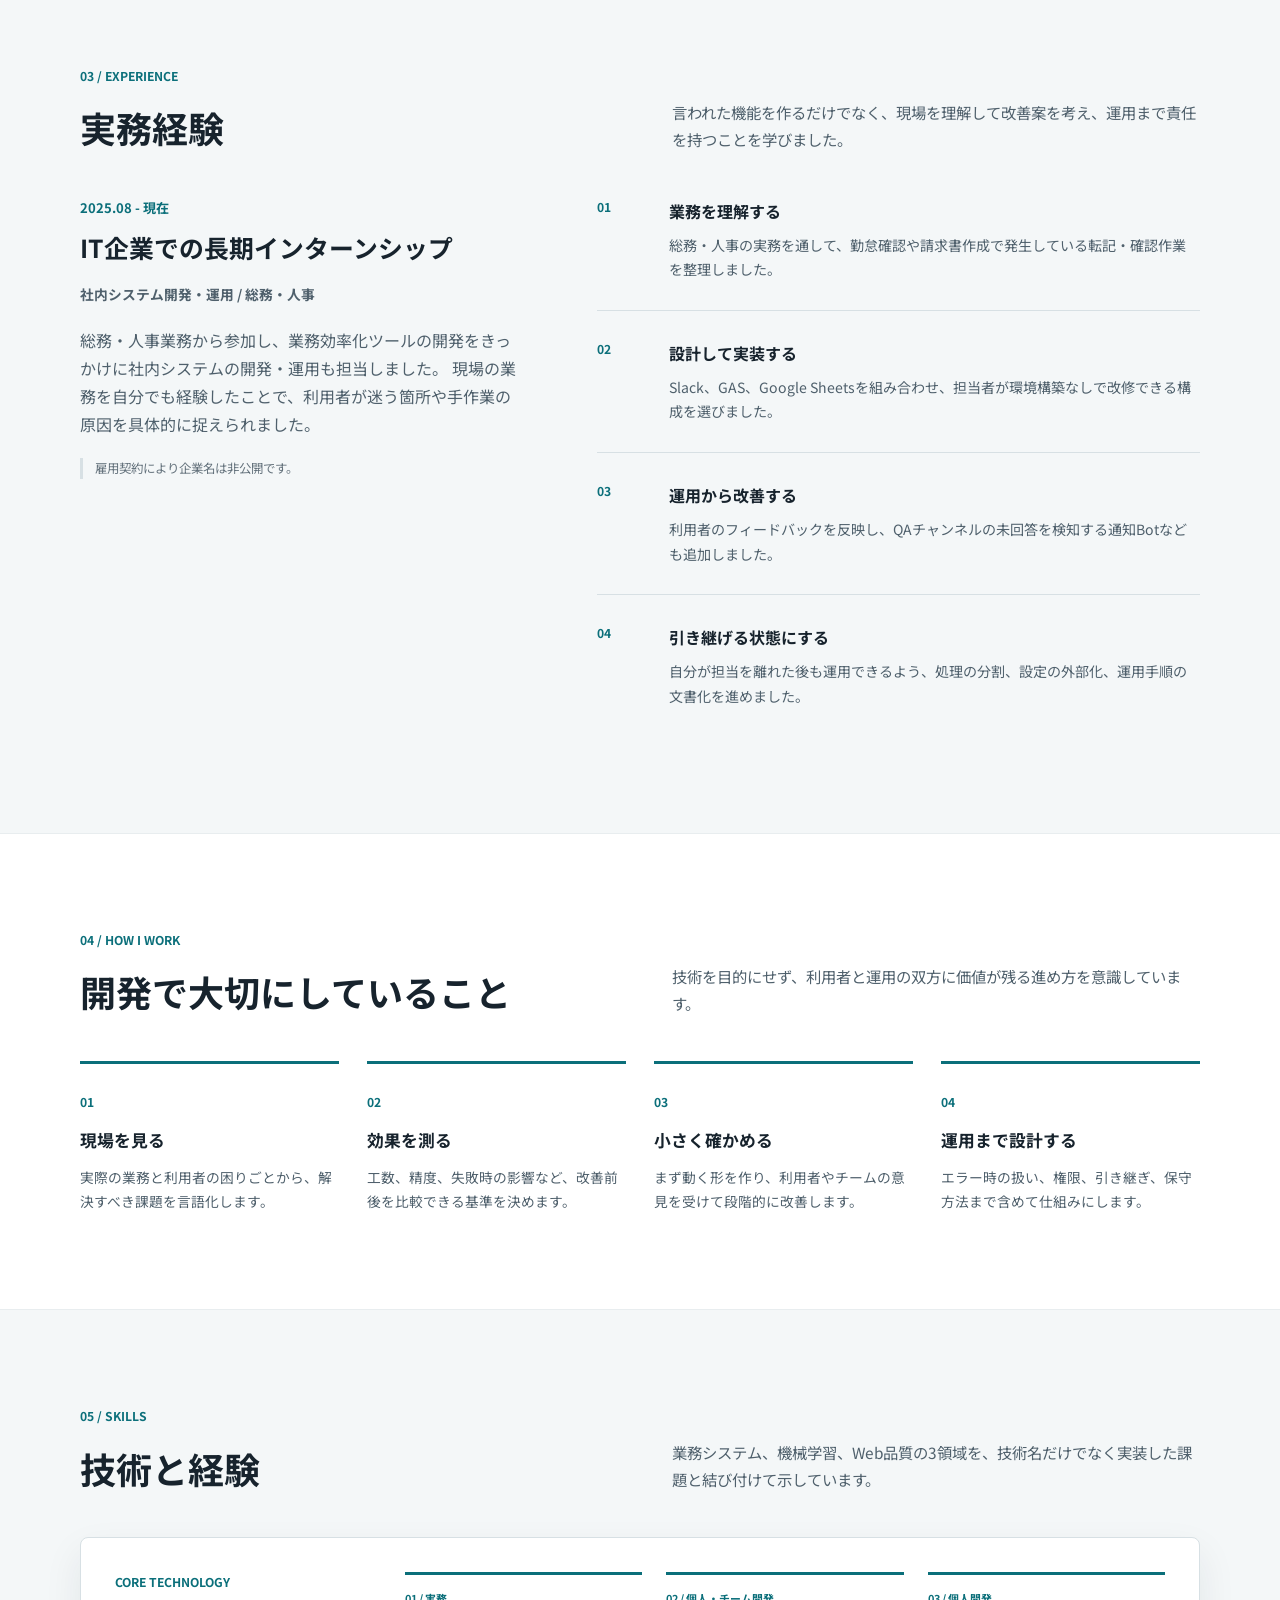
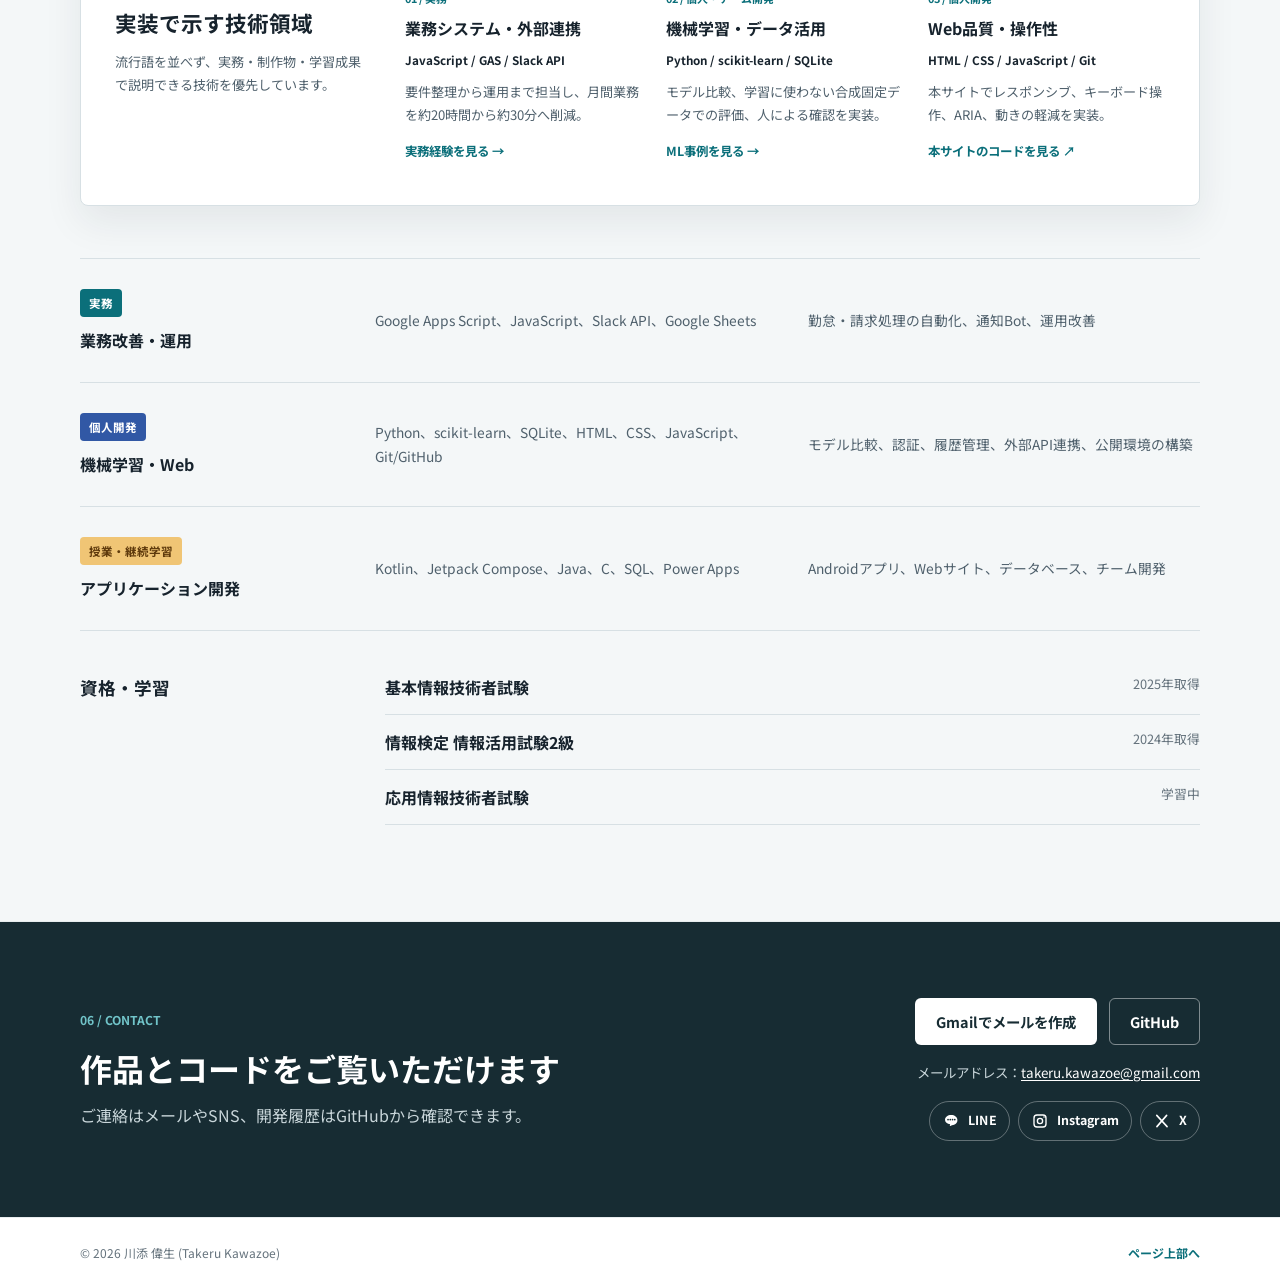
==== commit b2ce7cef: "feat: ローカル最新版を本番公開用ソースへ反映" ====
--- a/index.html
+++ b/index.html
@@ -5,14 +5,14 @@
     <meta name="viewport" content="width=device-width, initial-scale=1.0">
     <meta name="description" content="川添偉生の就職活動向けポートフォリオ。長期インターンでの業務改善、教師あり機械学習、チーム開発の経験を紹介します。">
     <meta property="og:title" content="川添 偉生 | ITエンジニア ポートフォリオ">
-    <meta property="og:description" content="業務課題を、使われ続ける仕組みに変える。2028年卒のITエンジニア志望です。">
+    <meta property="og:description" content="長期インターンでの業務改善と、機械学習・Web開発の制作物を紹介する2028年卒のポートフォリオです。">
     <meta property="og:type" content="website">
     <meta property="og:url" content="https://takerukawazoe.github.io/portfolio/">
     <meta property="og:image" content="https://takerukawazoe.github.io/portfolio/images/ml-helpdesk-dashboard.png">
     <meta name="twitter:card" content="summary_large_image">
     <title>川添 偉生 | ITエンジニア ポートフォリオ</title>
     <script>document.documentElement.classList.add("js");</script>
-    <link rel="stylesheet" href="./style.css?v=14">
+    <link rel="stylesheet" href="./style.css?v=20">
     <link href="https://fonts.googleapis.com/css2?family=Noto+Sans+JP:wght@400;500;700&display=swap" rel="stylesheet">
 </head>
 <body class="career-page">
@@ -30,213 +30,181 @@
                 <span></span>
             </button>
             <nav id="global-navigation" class="global-nav" aria-label="メインナビゲーション">
+                <a href="#profile">プロフィール</a>
                 <a href="#projects">プロジェクト</a>
                 <a href="#experience">実務経験</a>
                 <a href="#skills">スキル</a>
-                <a href="#profile">プロフィール</a>
                 <a class="nav-contact" href="#contact">連絡先</a>
             </nav>
         </div>
     </header>
 
     <main id="main-content">
-        <section id="home" class="intro-section" aria-labelledby="intro-title">
-            <div class="page-shell">
-                <div class="intro-stage">
-                    <div class="intro-copy">
-                        <p class="eyebrow">就職活動ポートフォリオ / 2028年卒</p>
-                        <h1 id="intro-title">川添 偉生</h1>
-                        <p class="intro-statement">業務課題を、<br>使われ続ける仕組みに変える。</p>
-                        <p class="intro-description">
-                            日本工学院八王子専門学校 ITスペシャリスト科3年。
-                            実務のJavaScriptと個人開発のPythonで、課題整理から運用改善まで取り組んでいます。
+        <section id="home" class="orbit-hero" aria-labelledby="hero-name">
+            <div class="orbit-canvas" aria-hidden="true">
+                <svg viewBox="0 0 800 800" focusable="false">
+                    <g class="orbit-motion orbit-track orbit-track-outer">
+                        <circle class="orbit-line" cx="400" cy="400" r="292"></circle>
+                        <circle class="orbit-shape orbit-shape-circle" cx="400" cy="108" r="20"></circle>
+                        <rect class="orbit-shape orbit-shape-square" x="672" y="380" width="40" height="40" rx="8"></rect>
+                        <polygon class="orbit-shape orbit-shape-diamond" points="400,670 430,700 400,730 370,700"></polygon>
+                    </g>
+                    <g class="orbit-motion orbit-track orbit-track-inner">
+                        <circle class="orbit-line orbit-line-dashed" cx="400" cy="400" r="194"></circle>
+                        <rect class="orbit-shape orbit-shape-square" x="382" y="188" width="36" height="36" rx="7"></rect>
+                        <circle class="orbit-shape orbit-shape-circle" cx="400" cy="594" r="18"></circle>
+                    </g>
+                    <g class="orbit-motion signal-rotor">
+                        <circle class="signal-halo" cx="400" cy="108" r="29"></circle>
+                        <circle class="signal-dot" cx="400" cy="108" r="9"></circle>
+                    </g>
+                    <g class="orbit-motion system-core">
+                        <rect class="core-frame" x="326" y="326" width="148" height="148" rx="30"></rect>
+                        <rect class="core-cell" x="365" y="365" width="70" height="70" rx="13"></rect>
+                        <circle class="core-dot" cx="400" cy="400" r="13"></circle>
+                    </g>
+                    <path class="orbit-axis" d="M400 42 V758 M42 400 H758"></path>
+                </svg>
+            </div>
+            <div class="page-shell orbit-layout">
+                <div class="orbit-identity">
+                    <p class="eyebrow">PORTFOLIO / 2028 GRADUATE</p>
+                    <h1 id="hero-name">川添 偉生</h1>
+                    <p class="orbit-role">システムエンジニア / Webエンジニア / バックエンドエンジニア志望</p>
+                    <p class="orbit-summary">長期インターンで、社内システムの要件整理から実装・テスト・運用改善まで担当しています。</p>
+                    <ul class="orbit-tech" aria-label="主要技術">
+                        <li><span>WORK</span><strong>JavaScript / GAS / Slack API</strong></li>
+                        <li><span>BUILD</span><strong>Python / scikit-learn / SQLite</strong></li>
+                    </ul>
+                    <div class="button-row" aria-label="主要リンク">
+                        <a class="button button-primary" href="#profile">プロフィールを見る</a>
+                        <a class="button button-secondary" href="#projects">制作物を見る</a>
+                    </div>
+                </div>
+                <p class="orbit-status" aria-hidden="true"><span></span> LIVE SYSTEM / CONTINUOUS MOTION</p>
+            </div>
+        </section>
+
+        <section id="profile" class="section-block section-toned profile-section" aria-labelledby="profile-title">
+            <div class="page-shell profile-layout">
+                <figure class="profile-photo-frame">
+                    <img src="./images/profile.jpg" width="699" height="559" loading="lazy" decoding="async" alt="川添偉生のプロフィール写真">
+                </figure>
+                <div class="profile-copy">
+                    <p class="section-index">01 / PROFILE</p>
+                    <h2 id="profile-title">プロフィール</h2>
+                    <p class="profile-intro">
+                        総務・人事の実務を経験し、利用者の手作業を社内システムで改善してきました。
+                        気になったことを最後まで調べ、運用できる仕組みに落とし込むことが得意です。
+                    </p>
+                    <dl class="profile-facts">
+                        <div>
+                            <dt>所属</dt>
+                            <dd>日本工学院八王子専門学校 情報科学専門課程 ITスペシャリスト科</dd>
+                        </div>
+                        <div>
+                            <dt>卒業予定</dt>
+                            <dd>2028年3月</dd>
+                        </div>
+                        <div>
+                            <dt>志望職種</dt>
+                            <dd>システムエンジニア / Webエンジニア / バックエンドエンジニア</dd>
+                        </div>
+                        <div>
+                            <dt>活動</dt>
+                            <dd>JANOG若者支援プログラム参加、Interop Tokyo 2025参加</dd>
+                        </div>
+                    </dl>
+                    <div class="career-vision">
+                        <h3>目指すエンジニア像</h3>
+                        <p>
+                            まずは実装・テスト・運用を通じて確かな技術力を身につけ、将来は利用者の課題を整理し、
+                            要件定義や設計から解決を導けるシステムエンジニアを目指しています。
                         </p>
-                        <div class="button-row" aria-label="主要リンク">
-                            <a class="button button-primary" href="./projects/ml-helpdesk/">ML Helpdeskの詳細を見る</a>
-                            <a class="button button-secondary" href="https://github.com/TakeruKawazoe" target="_blank" rel="noopener noreferrer" aria-label="GitHub（新しいタブで開く）">GitHub</a>
-                        </div>
-                    </div>
-
-                    <aside class="hero-case" aria-labelledby="hero-case-title">
-                        <div class="hero-case-heading">
-                            <p>FEATURED PROJECT</p>
-                            <span><i aria-hidden="true"></i> HUMAN-IN-THE-LOOP</span>
-                        </div>
-                        <h2 id="hero-case-title">ML Helpdesk Triage</h2>
-                        <p class="hero-case-lead">低信頼度の予測は自動確定せず、人が確認できる業務フローとして設計。</p>
-                        <ol class="hero-flow">
-                            <li>
-                                <span>01</span>
-                                <p><strong>問い合わせ受付</strong><small>自由記述の相談内容を入力</small></p>
-                            </li>
-                            <li>
-                                <span>02</span>
-                                <p><strong>3項目をML予測</strong><small>カテゴリ・優先度・担当部署</small></p>
-                            </li>
-                            <li>
-                                <span>03</span>
-                                <p><strong>低信頼度のみ人が確認</strong><small>誤判定の影響を抑える設計</small></p>
-                            </li>
-                        </ol>
-                        <div class="hero-case-footer">
-                            <ul aria-label="使用技術">
-                                <li>Python</li>
-                                <li>scikit-learn</li>
-                                <li>SQLite</li>
-                            </ul>
-                            <a href="https://ml-helpdesk-triage-demo.onrender.com/" target="_blank" rel="noopener noreferrer" aria-label="ML Helpdesk Triageの公開デモ（新しいタブで開く）">公開デモ <span aria-hidden="true">↗</span></a>
-                        </div>
-                    </aside>
-                </div>
-
-                <dl class="proof-strip" aria-label="実績サマリー">
-                    <div>
-                        <dt><span class="count-value" data-count-to="20">20</span>時間 <span>→</span> <span class="count-value" data-count-to="30">30</span>分</dt>
-                        <dd>月間業務工数を削減</dd>
-                    </div>
-                    <div>
-                        <dt>要件整理 <span>→</span> 運用</dt>
-                        <dd>社内システムを一貫して担当</dd>
-                    </div>
-                    <div>
-                        <dt>基本情報技術者</dt>
-                        <dd>基礎知識を資格でも証明</dd>
-                    </div>
-                </dl>
+                    </div>
+                </div>
             </div>
         </section>
 
         <section id="projects" class="section-block projects-section" aria-labelledby="projects-title">
             <div class="page-shell">
                 <header class="section-heading">
-                    <p class="section-index">01 / SELECTED WORK</p>
-                    <h2 id="projects-title">代表プロジェクト</h2>
-                    <p>実務と個人開発の中から、課題の発見、実装、運用改善まで説明できる取り組みを掲載しています。</p>
+                    <p class="section-index">02 / SELECTED WORK</p>
+                    <h2 id="projects-title">制作物</h2>
+                    <p>概要を比較し、気になった制作物を選ぶと、課題・設計・成果の詳細を確認できます。</p>
                 </header>
 
-                <div class="project-list">
-                    <article class="project-story project-story-ml">
-                        <div class="project-copy">
-                            <div class="project-meta">
-                                <span class="project-type project-type-personal">個人開発</span>
-                                <span>教師あり機械学習</span>
-                            </div>
-                            <h3 class="ml-project-title">ML Helpdesk Triage</h3>
-                            <p class="project-lead">
-                                社内問い合わせ文からカテゴリ・優先度・担当部署を予測し、低信頼度の結果だけを人の確認へ回す業務支援アプリです。
-                                認証、履歴、修正フィードバック、Notion・Slack連携まで実装しました。
-                            </p>
-                            <ul class="project-points">
-                                <li>TF-IDFと分類モデルを比較し、3項目を個別に予測</li>
-                                <li>誤判定の影響を抑える「要確認」判定を導入</li>
-                                <li>安全な公開デモでは外部連携と管理機能を無効化</li>
-                            </ul>
-                            <div class="tag-list" aria-label="使用技術">
-                                <span>Python</span>
-                                <span>scikit-learn</span>
-                                <span>SQLite</span>
-                                <span>Notion API</span>
-                                <span>Slack API</span>
-                            </div>
-                            <div class="project-actions">
-                                <a class="text-link" href="./projects/ml-helpdesk/">事例を詳しく見る <span aria-hidden="true">→</span></a>
-                                <a class="text-link" href="https://ml-helpdesk-triage-demo.onrender.com/" target="_blank" rel="noopener noreferrer" aria-label="公開デモ（新しいタブで開く）">公開デモ <span aria-hidden="true">↗</span></a>
-                                <a class="text-link" href="https://github.com/TakeruKawazoe/ml-helpdesk-triage" target="_blank" rel="noopener noreferrer" aria-label="ML Helpdesk TriageのGitHub（新しいタブで開く）">GitHub <span aria-hidden="true">↗</span></a>
-                            </div>
-                            <p class="demo-note">停止後の初回起動には約1分かかります。公開デモの入力内容は再起動時に消去されます。</p>
-                        </div>
-                        <a class="product-preview" href="./projects/ml-helpdesk/" aria-label="ML Helpdesk Triageの詳細ページを見る">
-                            <img class="ml-project-image" src="./images/ml-helpdesk-dashboard.png" width="1440" height="1800" loading="lazy" decoding="async" alt="ML Helpdesk Triageの予測履歴画面">
-                            <span>認証・履歴・人による確認を備えたWebアプリ</span>
+                <div class="works-grid">
+                    <article class="work-card work-card-wide">
+                        <a href="./projects/ml-helpdesk/" aria-label="ML Helpdesk Triageの詳細を見る">
+                            <div class="work-cover work-cover-image">
+                                <img class="ml-project-image" src="./images/ml-helpdesk-dashboard.png" width="1440" height="1800" loading="lazy" decoding="async" alt="ML Helpdesk Triageの予測履歴画面">
+                                <span class="work-cover-label">MACHINE LEARNING / WEB APP</span>
+                            </div>
+                            <div class="work-card-body">
+                                <div class="work-card-topline"><span>01</span><span>個人開発</span></div>
+                                <h3 class="ml-project-title">ML Helpdesk Triage</h3>
+                                <p>問い合わせの3項目を予測し、低信頼度だけ人の確認へ回す業務支援アプリ。</p>
+                                <ul class="work-tags" aria-label="使用技術"><li>Python</li><li>scikit-learn</li><li>SQLite</li></ul>
+                                <span class="work-card-link">詳しく見る <i aria-hidden="true">→</i></span>
+                            </div>
                         </a>
                     </article>
 
-                    <article class="project-story project-story-impact">
-                        <div class="project-copy">
-                            <div class="project-meta">
-                                <span class="project-type">実務</span>
-                                <span>社内業務改善</span>
-                            </div>
-                            <h3>勤怠・請求書統合管理システム</h3>
-                            <p class="project-lead">
-                                手作業で分散していた勤怠確認と請求処理を、Slack・Google Apps Script・Google Sheetsで統合しました。
-                                業務の整理から実装、テスト、運用改善、引き継ぎ資料の整備まで担当しています。
-                            </p>
-                            <ul class="project-points">
-                                <li>月間約20時間の作業を約30分へ削減</li>
-                                <li>ブラウザ上で改修できるGASを採用し、引き継ぎやすさを確保</li>
-                                <li>利用者のフィードバックを反映しながら継続改善</li>
-                            </ul>
-                            <div class="tag-list" aria-label="使用技術">
-                                <span>Google Apps Script</span>
-                                <span>JavaScript</span>
-                                <span>Slack API</span>
-                                <span>Google Sheets</span>
-                            </div>
-                            <p class="confidential-note">守秘義務に配慮し、社名・画面・内部情報は非公開としています。</p>
-                        </div>
-                        <figure class="impact-figure" aria-label="月間業務工数を約20時間から約30分へ削減">
-                            <figcaption>月間業務工数</figcaption>
-                            <div class="impact-values">
-                                <div>
-                                    <small>改善前</small>
-                                    <strong>約20<span>時間</span></strong>
-                                </div>
-                                <span class="impact-arrow" aria-hidden="true">→</span>
-                                <div class="impact-after">
-                                    <small>改善後</small>
-                                    <strong>約30<span>分</span></strong>
-                                </div>
-                            </div>
-                            <p>転記・確認・集計を一つの業務フローへ統合</p>
-                        </figure>
+                    <article class="work-card">
+                        <a href="./projects/internship-system/" aria-label="勤怠・請求書統合管理システムの詳細を見る">
+                            <div class="work-cover work-cover-system" aria-hidden="true">
+                                <span class="work-cover-label">WORKFLOW / OPERATIONS</span>
+                                <div class="mini-system-flow"><b>Slack</b><i>→</i><b>GAS</b><i>→</i><b>Sheets</b></div>
+                                <strong><span>約20h</span><i>→</i><span>約30m</span></strong>
+                            </div>
+                            <div class="work-card-body">
+                                <div class="work-card-topline"><span>02</span><span>実務</span></div>
+                                <h3>勤怠・請求書統合管理システム</h3>
+                                <p>Slack打刻、勤怠集計、請求書処理を統合し、月間作業を約20時間から約30分へ削減。</p>
+                                <ul class="work-tags" aria-label="使用技術"><li>GAS</li><li>Slack API</li><li>Google Sheets</li></ul>
+                                <span class="work-card-link">詳しく見る <i aria-hidden="true">→</i></span>
+                            </div>
+                        </a>
                     </article>
 
-                    <div class="compact-project-grid">
-                        <article class="compact-project">
-                            <div class="project-meta">
-                                <span class="project-type project-type-team">チーム開発</span>
-                                <span>データ分析</span>
-                            </div>
-                            <h3>SIGNATE Jリーグ観客動員数予測</h3>
-                            <p>
-                                4人チームのリーダーとして、Notionデータベースで担当、必要日数、進行状況を管理しました。
-                                チーム・スタジアム別の過去平均は学習データだけで算出してデータリークを防ぎ、天候・曜日の特徴量とRandom Forestなどを同じ条件で比較しました。
-                            </p>
-                            <div class="process-visual" aria-label="仮説、特徴量作成、モデル比較、本番提出の4工程">
-                                <span>仮説</span><span>特徴量</span><span>比較</span><span>提出</span>
-                            </div>
-                            <p class="project-result">本番提出のPrivate LeaderboardでRMSEを約<span class="count-value" data-count-to="4200" data-count-format="comma">4,200</span>から約<span class="count-value" data-count-to="3000" data-count-format="comma">3,000</span>へ改善</p>
-                            <div class="tag-list" aria-label="使用技術">
-                                <span>Python</span>
-                                <span>pandas</span>
-                                <span>scikit-learn</span>
-                                <span>Notion</span>
-                            </div>
-                        </article>
-
-                        <article class="compact-project">
-                            <div class="project-meta">
-                                <span class="project-type project-type-lowcode">個人開発</span>
-                                <span>ローコード</span>
-                            </div>
-                            <h3>AI Decision Maker</h3>
-                            <p>
-                                所持金・体力・空腹度から休日の行動候補を提案する意思決定支援アプリです。
-                                Excel Onlineと接続し、利用者が候補を追加・編集・削除できる運用画面まで設計しました。
-                            </p>
-                            <div class="crud-visual" aria-label="作成、参照、更新、削除のCRUD機能">
-                                <span>Create</span><span>Read</span><span>Update</span><span>Delete</span>
-                            </div>
-                            <p class="project-result">要件整理、データ設計、実装、デバッグを一人で完結</p>
-                            <div class="tag-list" aria-label="使用技術">
-                                <span>Power Apps</span>
-                                <span>Excel Online</span>
-                                <span>Power Fx</span>
-                                <span>UI/UX</span>
-                            </div>
-                        </article>
-                    </div>
+                    <article class="work-card">
+                        <a href="./projects/signate-jleague/" aria-label="SIGNATE Jリーグ観客動員数予測の詳細を見る">
+                            <div class="work-cover work-cover-chart" aria-hidden="true">
+                                <span class="work-cover-label">DATA ANALYSIS / TEAM</span>
+                                <svg viewBox="0 0 420 210" focusable="false">
+                                    <path d="M34 166 H390 M34 118 H390 M34 70 H390"></path>
+                                    <polyline points="46,46 378,162"></polyline>
+                                    <circle cx="46" cy="46" r="7"></circle><circle cx="378" cy="162" r="9"></circle>
+                                </svg>
+                                <div class="chart-value"><span>RMSE</span><strong>約4,200 → 約3,000</strong></div>
+                            </div>
+                            <div class="work-card-body">
+                                <div class="work-card-topline"><span>03</span><span>4人チーム</span></div>
+                                <h3>SIGNATE Jリーグ観客動員数予測</h3>
+                                <p>特徴量設計とモデル比較を担当し、チームのPrivate Leaderboardスコアを改善。</p>
+                                <ul class="work-tags" aria-label="使用技術"><li>Python</li><li>pandas</li><li>scikit-learn</li></ul>
+                                <span class="work-card-link">詳しく見る <i aria-hidden="true">→</i></span>
+                            </div>
+                        </a>
+                    </article>
+
+                    <article class="work-card work-card-wide">
+                        <a href="./projects/ai-decision-maker/" aria-label="AI Decision Makerの詳細を見る">
+                            <div class="work-cover work-cover-decision" aria-hidden="true">
+                                <span class="work-cover-label">RULE-BASED / LOW-CODE</span>
+                                <div class="decision-inputs"><span>所持金</span><span>体力</span><span>空腹度</span></div>
+                                <div class="decision-result"><small>TODAY'S OPTION</small><strong>条件に合う行動を提案</strong></div>
+                            </div>
+                            <div class="work-card-body">
+                                <div class="work-card-topline"><span>04</span><span>個人開発</span></div>
+                                <h3>AI Decision Maker</h3>
+                                <p>所持金・体力・空腹度から休日の行動候補を選ぶ、ルールベースの意思決定支援アプリ。</p>
+                                <ul class="work-tags" aria-label="使用技術"><li>Power Apps</li><li>Power Fx</li><li>Excel Online</li></ul>
+                                <span class="work-card-link">詳しく見る <i aria-hidden="true">→</i></span>
+                            </div>
+                        </a>
+                    </article>
                 </div>
             </div>
         </section>
@@ -244,7 +212,7 @@
         <section id="experience" class="section-block section-toned" aria-labelledby="experience-title">
             <div class="page-shell">
                 <header class="section-heading">
-                    <p class="section-index">02 / EXPERIENCE</p>
+                    <p class="section-index">03 / EXPERIENCE</p>
                     <h2 id="experience-title">実務経験</h2>
                     <p>言われた機能を作るだけでなく、現場を理解して改善案を考え、運用まで責任を持つことを学びました。</p>
                 </header>
@@ -298,7 +266,7 @@
         <section id="approach" class="section-block" aria-labelledby="approach-title">
             <div class="page-shell">
                 <header class="section-heading">
-                    <p class="section-index">03 / HOW I WORK</p>
+                    <p class="section-index">04 / HOW I WORK</p>
                     <h2 id="approach-title">開発で大切にしていること</h2>
                     <p>技術を目的にせず、利用者と運用の双方に価値が残る進め方を意識しています。</p>
                 </header>
@@ -331,7 +299,7 @@
         <section id="skills" class="section-block section-toned" aria-labelledby="skills-title">
             <div class="page-shell">
                 <header class="section-heading">
-                    <p class="section-index">04 / SKILLS</p>
+                    <p class="section-index">05 / SKILLS</p>
                     <h2 id="skills-title">技術と経験</h2>
                     <p>業務システム、機械学習、Web品質の3領域を、技術名だけでなく実装した課題と結び付けて示しています。</p>
                 </header>
@@ -405,57 +373,33 @@
             </div>
         </section>
 
-        <section id="profile" class="section-block profile-section" aria-labelledby="profile-title">
-            <div class="page-shell profile-layout">
-                <figure class="profile-photo-frame">
-                    <img src="./images/profile.jpg" width="699" height="559" loading="lazy" decoding="async" alt="川添偉生のプロフィール写真">
-                </figure>
-                <div class="profile-copy">
-                    <p class="section-index">05 / PROFILE</p>
-                    <h2 id="profile-title">プロフィール</h2>
-                    <p class="profile-intro">
-                        気になったことを最後まで調べ、仕組みに落とし込むことが得意です。
-                        周囲からは、誰とでも打ち解けられる気さくで明るい性格だと言われます。
-                    </p>
-                    <dl class="profile-facts">
-                        <div>
-                            <dt>所属</dt>
-                            <dd>日本工学院八王子専門学校 情報科学専門課程 ITスペシャリスト科</dd>
-                        </div>
-                        <div>
-                            <dt>卒業予定</dt>
-                            <dd>2028年3月</dd>
-                        </div>
-                        <div>
-                            <dt>志望職種</dt>
-                            <dd>システムエンジニア / Webエンジニア</dd>
-                        </div>
-                        <div>
-                            <dt>活動</dt>
-                            <dd>JANOG若者支援プログラム参加、Interop Tokyo 2025参加</dd>
-                        </div>
-                    </dl>
-                    <div class="career-vision">
-                        <h3>目指すエンジニア像</h3>
-                        <p>
-                            まずは実装・テスト・運用を通じて確かな技術力を身につけ、将来は利用者の課題を整理し、
-                            要件定義や設計から解決を導けるシステムエンジニアを目指しています。
-                        </p>
-                    </div>
-                </div>
-            </div>
-        </section>
-
         <section id="contact" class="contact-section" aria-labelledby="contact-title">
             <div class="page-shell contact-layout">
                 <div>
                     <p class="section-index section-index-light">06 / CONTACT</p>
                     <h2 id="contact-title">作品とコードをご覧いただけます</h2>
-                    <p>ご連絡はメール、開発履歴はGitHubから確認できます。</p>
-                </div>
-                <div class="contact-actions">
-                    <a class="button button-light" href="https://mail.google.com/mail/?view=cm&amp;fs=1&amp;tf=1&amp;to=takeru.kawazoe%40gmail.com" target="_blank" rel="noopener noreferrer" aria-label="Gmailでメールを作成（新しいタブで開く）">Gmailでメールを作成</a>
-                    <a class="button button-outline-light" href="https://github.com/TakeruKawazoe" target="_blank" rel="noopener noreferrer" aria-label="GitHub（新しいタブで開く）">GitHub</a>
+                    <p>ご連絡はメールやSNS、開発履歴はGitHubから確認できます。</p>
+                </div>
+                <div class="contact-links">
+                    <div class="contact-actions">
+                        <a class="button button-light" href="https://mail.google.com/mail/?view=cm&amp;fs=1&amp;tf=1&amp;to=takeru.kawazoe%40gmail.com" target="_blank" rel="noopener noreferrer" aria-label="Gmailでメールを作成（新しいタブで開く）">Gmailでメールを作成</a>
+                        <a class="button button-outline-light" href="https://github.com/TakeruKawazoe" target="_blank" rel="noopener noreferrer" aria-label="GitHub（新しいタブで開く）">GitHub</a>
+                    </div>
+                    <p class="contact-email">メールアドレス：<a href="https://mail.google.com/mail/?view=cm&amp;fs=1&amp;tf=1&amp;to=takeru.kawazoe%40gmail.com" target="_blank" rel="noopener noreferrer">takeru.kawazoe@gmail.com</a></p>
+                    <div class="contact-socials" aria-label="SNSの連絡先">
+                        <a class="social-link social-link-line" href="https://line.me/ti/p/zw987L6iPw" target="_blank" rel="noopener noreferrer" aria-label="LINEで連絡（新しいタブで開く）">
+                            <svg viewBox="0 0 24 24" aria-hidden="true" focusable="false"><path d="M20.5 10.2c0-3.5-3.7-6.3-8.3-6.3S4 6.7 4 10.2c0 3.1 2.9 5.7 6.9 6.2l-.5 1.8c-.1.4.3.7.7.5l2.2-1.2c4.1-.4 7.2-3 7.2-6.3Z"/><path d="M8 10.2h.1M11 10.2h.1M14 10.2h.1M17 10.2h.1"/></svg>
+                            <span>LINE</span>
+                        </a>
+                        <a class="social-link social-link-instagram" href="https://www.instagram.com/takeru.1028?stkn=bDhuYXA5MXZzdXFk&amp;utm_source=qr" target="_blank" rel="noopener noreferrer" aria-label="Instagramを見る（新しいタブで開く）">
+                            <svg viewBox="0 0 24 24" aria-hidden="true" focusable="false"><rect x="4" y="4" width="16" height="16" rx="4"/><circle cx="12" cy="12" r="3.5"/><circle cx="17.3" cy="6.8" r="1" class="social-icon-fill"/></svg>
+                            <span>Instagram</span>
+                        </a>
+                        <a class="social-link social-link-x" href="https://x.com/takemaru_031028?s=11" target="_blank" rel="noopener noreferrer" aria-label="Xを見る（新しいタブで開く）">
+                            <svg viewBox="0 0 24 24" aria-hidden="true" focusable="false"><path d="M5 4.5 18.8 19.5M18.2 4.5 5.2 19.5"/></svg>
+                            <span>X</span>
+                        </a>
+                    </div>
                 </div>
             </div>
         </section>
@@ -468,7 +412,7 @@
         </div>
     </footer>
 
-    <script src="./motion.js?v=2"></script>
+    <script src="./motion.js?v=5"></script>
     <script src="./script.js?v=4"></script>
 </body>
 </html>
--- a/style.css
+++ b/style.css
@@ -1208,9 +1208,94 @@
     color: #c9d6da;
 }
 
+.contact-links {
+    display: flex;
+    flex: 0 0 auto;
+    flex-direction: column;
+    align-items: flex-end;
+    gap: 16px;
+}
+
 .contact-actions {
-    flex: 0 0 auto;
     margin-top: 0;
+}
+
+.contact-email {
+    margin: 0;
+    color: #c9d6da;
+    font-size: 0.84rem;
+    text-align: right;
+}
+
+.contact-email a {
+    color: #ffffff;
+    text-decoration: underline;
+    text-underline-offset: 0.18em;
+}
+
+.contact-email a:hover,
+.contact-email a:focus-visible {
+    color: #9be0e3;
+}
+
+.contact-socials {
+    display: flex;
+    flex-wrap: wrap;
+    justify-content: flex-end;
+    gap: 8px;
+}
+
+.social-link {
+    display: inline-flex;
+    min-height: 40px;
+    align-items: center;
+    gap: 8px;
+    padding: 7px 12px;
+    color: #ffffff;
+    border: 1px solid rgba(255, 255, 255, 0.32);
+    border-radius: 999px;
+    font-size: 0.78rem;
+    font-weight: 700;
+    letter-spacing: 0.01em;
+    text-decoration: none;
+    transition: color var(--transition), background var(--transition), border-color var(--transition), transform var(--transition);
+}
+
+.social-link:hover,
+.social-link:focus-visible {
+    color: var(--bg-strong);
+    background: #ffffff;
+    border-color: #ffffff;
+    transform: translateY(-2px);
+}
+
+.social-link svg {
+    width: 18px;
+    height: 18px;
+    fill: none;
+    stroke: currentColor;
+    stroke-linecap: round;
+    stroke-linejoin: round;
+    stroke-width: 1.8;
+}
+
+.social-link-line svg path:first-child {
+    fill: currentColor;
+    stroke: none;
+}
+
+.social-link-line svg path:last-child {
+    stroke: var(--bg-strong);
+    stroke-width: 2.2;
+}
+
+.social-link-instagram svg .social-icon-fill {
+    fill: currentColor;
+    stroke: none;
+}
+
+.social-link-x svg {
+    stroke-width: 2.1;
 }
 
 .button-light {
@@ -1576,8 +1661,22 @@
         width: 100%;
     }
 
+    .contact-links {
+        width: 100%;
+        align-items: stretch;
+    }
+
     .contact-actions .button {
         flex: 1 1 100%;
+    }
+
+    .contact-socials {
+        justify-content: flex-start;
+    }
+
+    .social-link {
+        flex: 1 1 auto;
+        justify-content: center;
     }
 
     .site-footer .page-shell {
